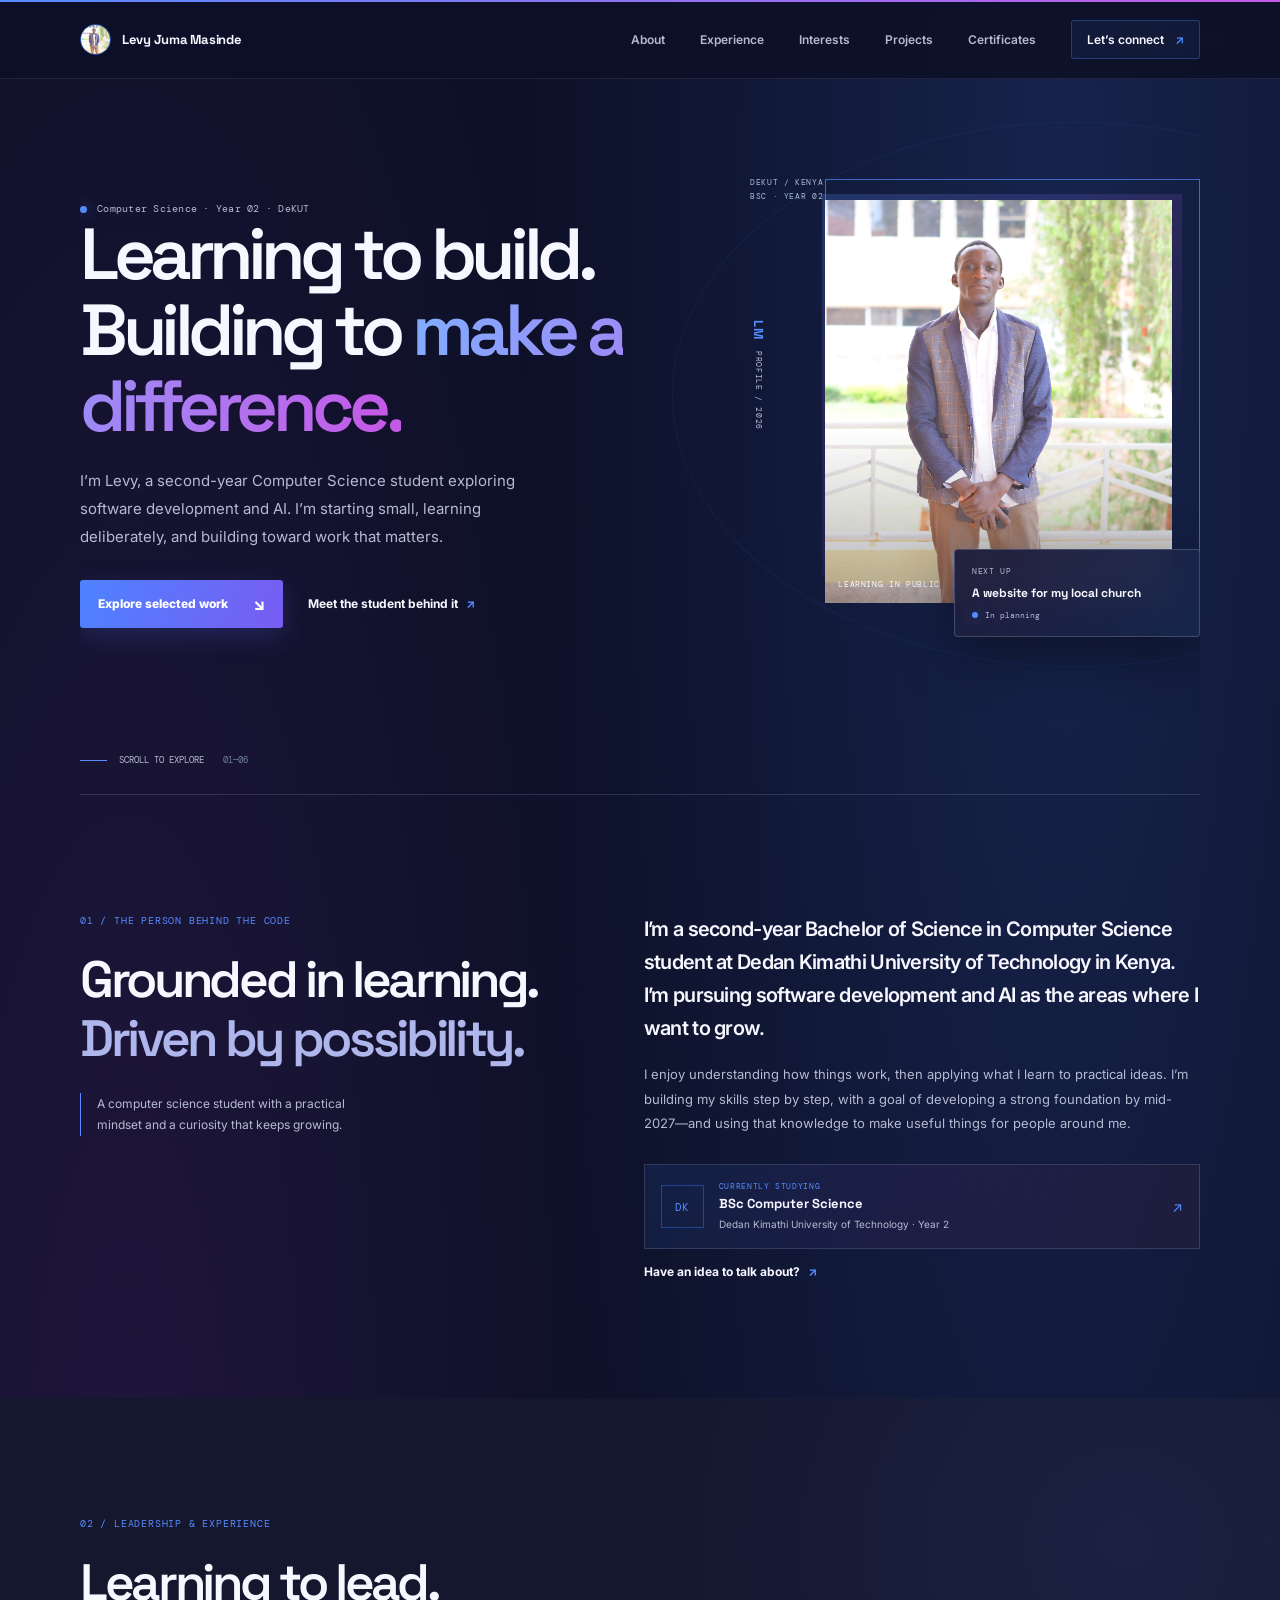
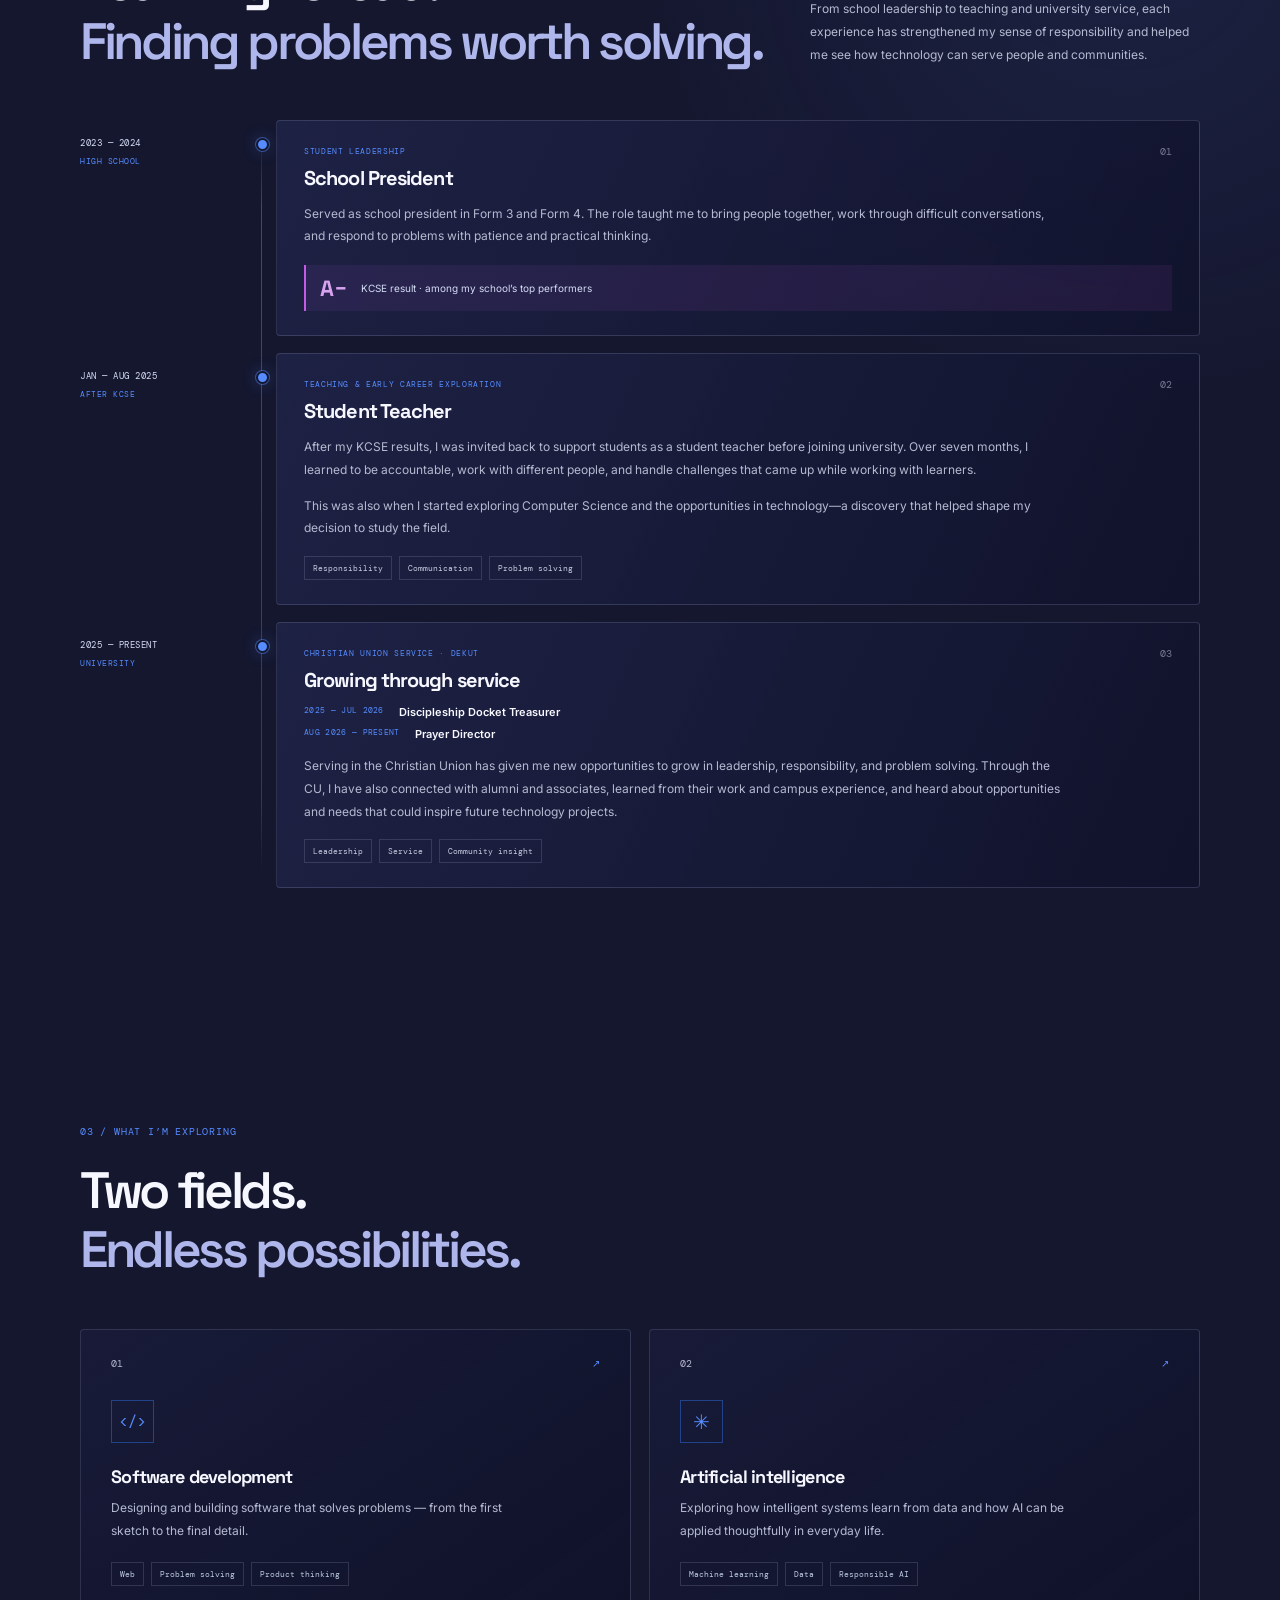
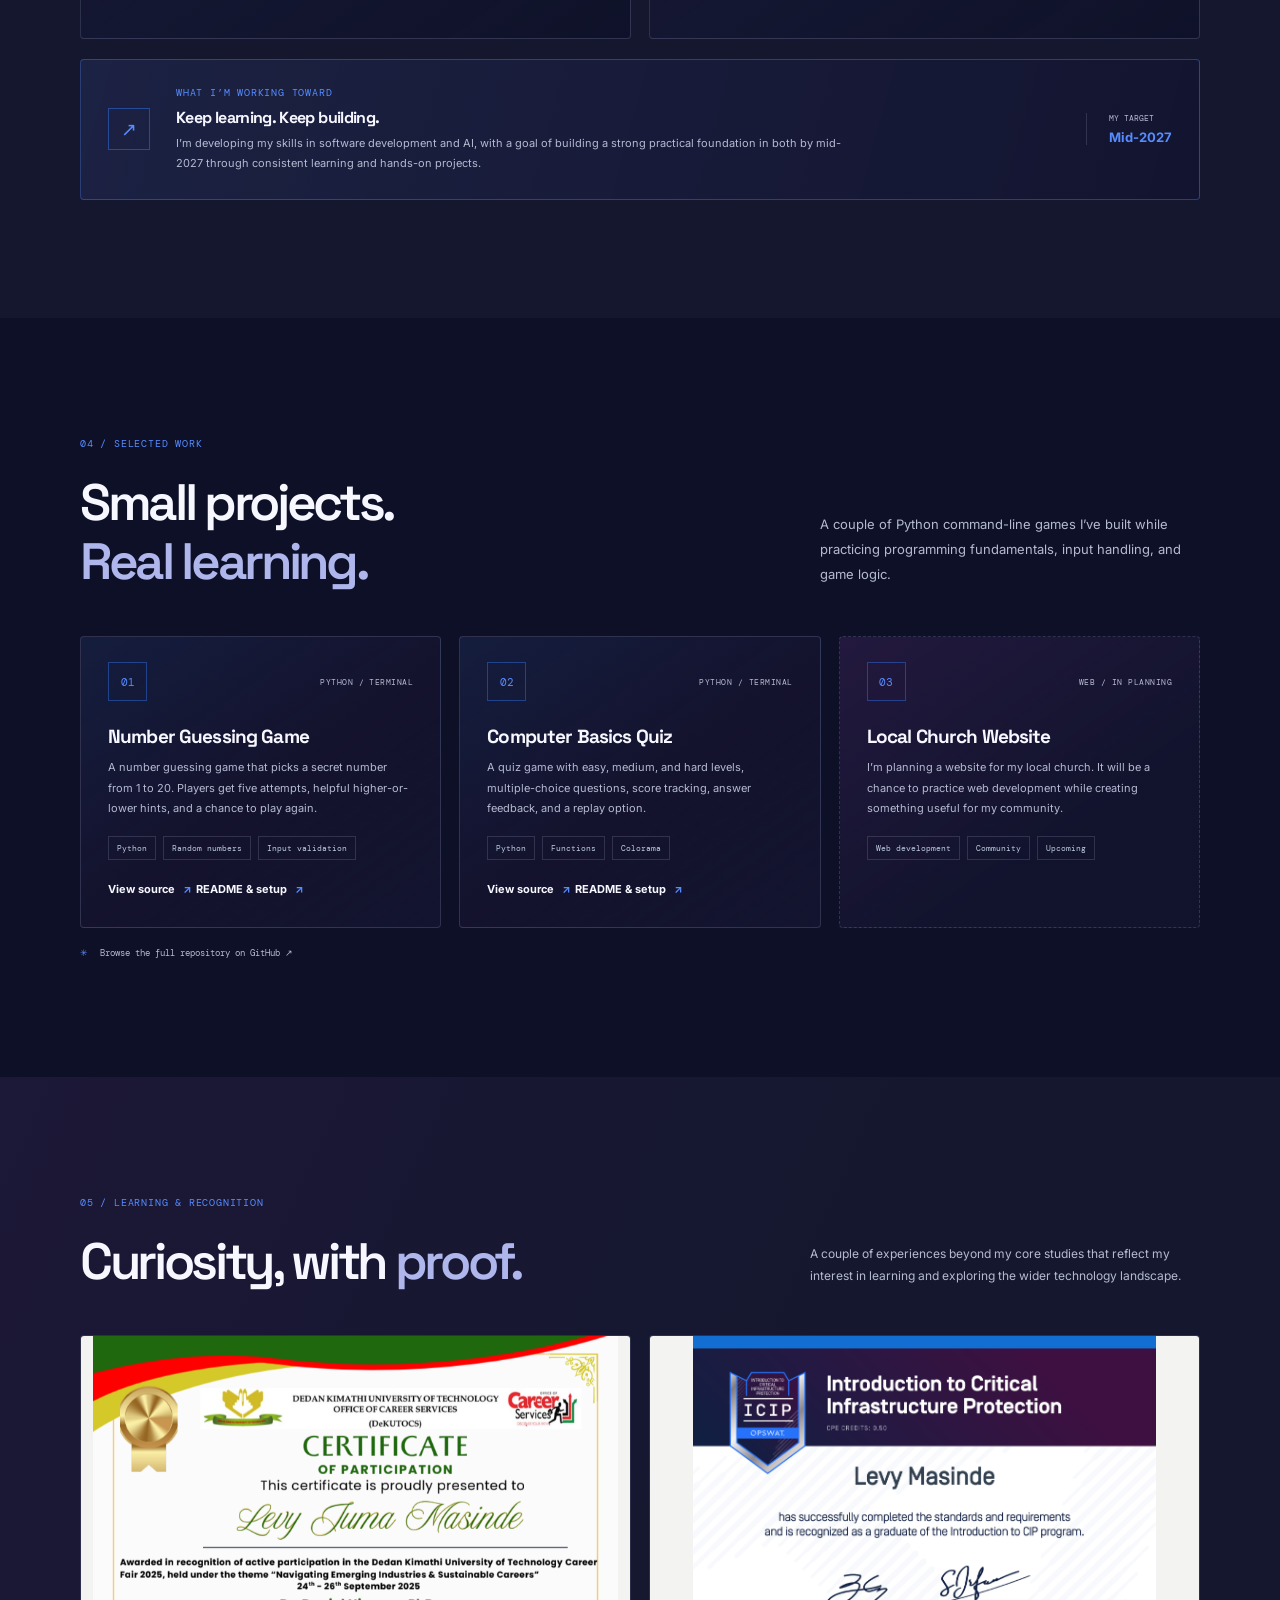
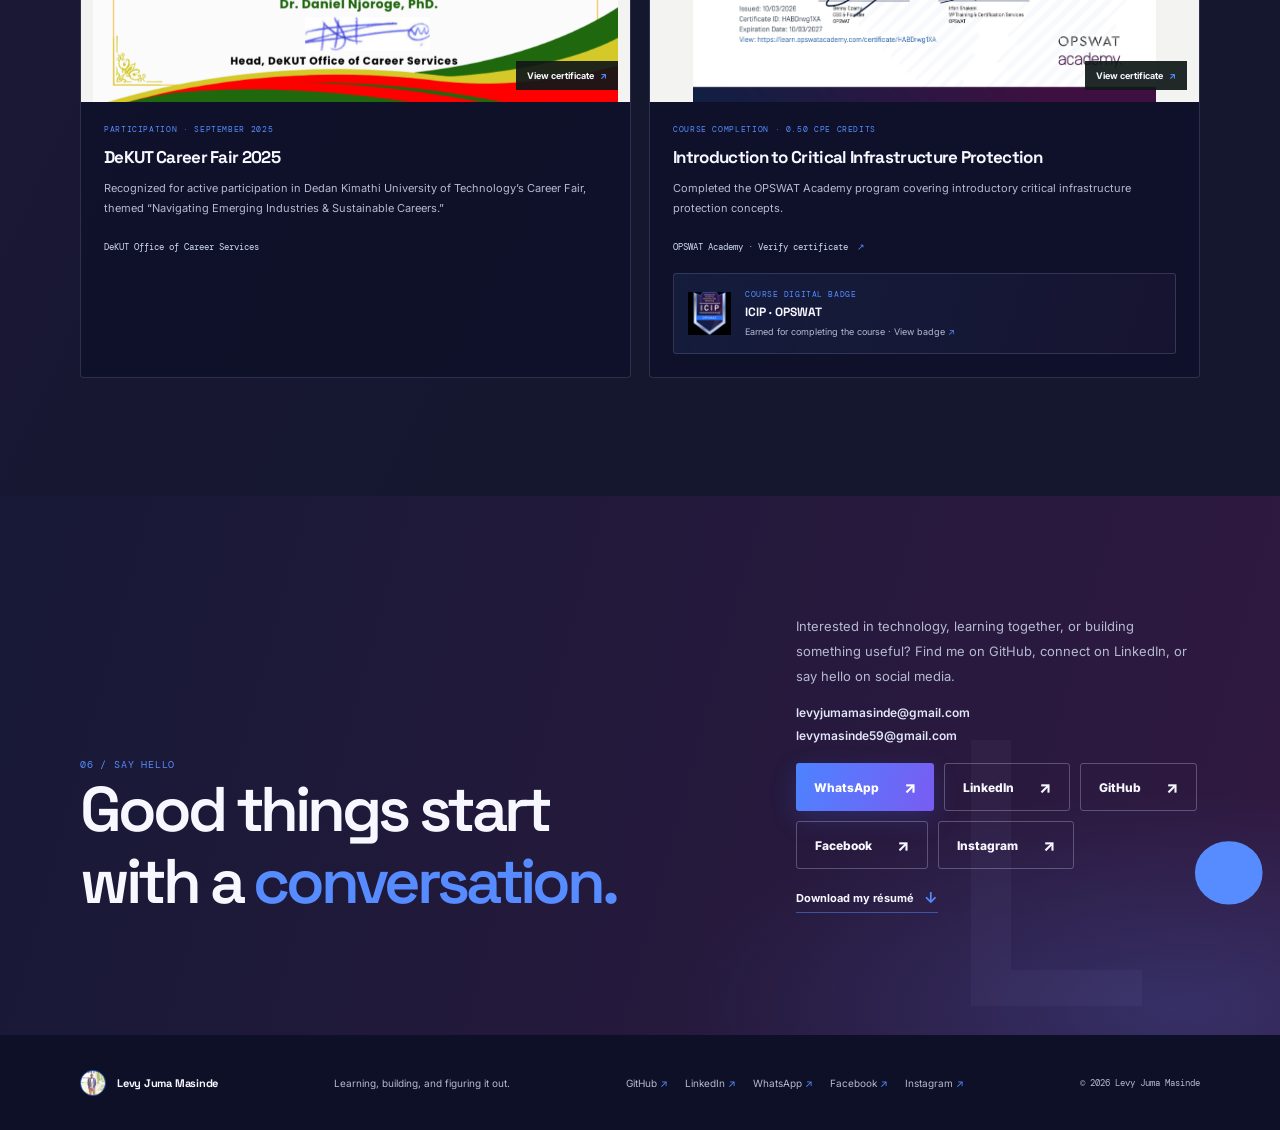
==== index.html @ 36f963bd "Restore clean portfolio homepage with project links" ====
<!doctype html>
<html lang="en">
  <head>
    <meta charset="UTF-8" />
    <meta name="viewport" content="width=device-width, initial-scale=1.0" />
    <meta
      name="description"
      content="Meet Levy Juma Masinde, a Computer Science student at Dedan Kimathi University of Technology with experience in student leadership, teaching, and Christian Union service."
    />
    <meta name="theme-color" content="#0d1027" />
    <title>Levy Juma Masinde — Computer Science Student</title>
    <link rel="preconnect" href="https://fonts.googleapis.com" />
    <link rel="preconnect" href="https://fonts.gstatic.com" crossorigin />
    <link
      href="https://fonts.googleapis.com/css2?family=DM+Mono:wght@400;500&family=Inter:wght@400;500;600;700;800&family=Space+Grotesk:wght@400;500;600;700&display=swap"
      rel="stylesheet"
    />
    <link rel="stylesheet" href="styles.css" />
    <script src="script.js" defer></script>
  </head>
  <body>
    <a class="skip-link" href="#main">Skip to content</a>
    <header class="site-header">
      <nav class="nav shell" aria-label="Main navigation">
        <a class="brand" href="#home" aria-label="Levy Juma Masinde home">
          <span class="brand-mark"><img src="assets/levy-profile.jpe" alt="" /></span>
          <span>Levy Juma Masinde</span>
        </a>
        <button
          class="menu-toggle"
          type="button"
          aria-expanded="false"
          aria-controls="nav-links"
          aria-label="Open navigation menu"
        >
          <span></span><span></span>
        </button>
        <div class="nav-links" id="nav-links">
          <a href="#about">About</a>
          <a href="#experience">Experience</a>
          <a href="#interests">Interests</a>
          <a href="#projects">Projects</a>
          <a href="#certificates">Certificates</a>
          <a class="nav-contact" href="#contact">Let’s connect <span aria-hidden="true">↗</span></a>
        </div>
      </nav>
    </header>

    <main id="main">
      <section class="hero shell" id="home">
        <div class="hero-copy">
          <p class="eyebrow"><span class="status-dot"></span> Computer Science · Year 02 · DeKUT</p>
          <h1>Learning to build.<br />Building to <span>make a difference.</span></h1>
          <p class="hero-intro">
            I’m Levy, a second-year Computer Science student exploring software development and AI.
            I’m starting small, learning deliberately, and building toward work that matters.
          </p>
          <div class="hero-actions">
            <a class="button button-primary" href="#projects">Explore selected work <span aria-hidden="true">↘</span></a>
            <a class="text-link" href="#about">Meet the student behind it <span aria-hidden="true">↗</span></a>
          </div>
        </div>
        <div class="hero-visual">
          <div class="visual-coordinate" aria-hidden="true">DEKUT / KENYA<br />BSC · YEAR 02</div>
          <figure class="hero-portrait">
            <img src="assets/levy-profile.jpe" alt="Levy Juma Masinde on the Dedan Kimathi University of Technology campus" />
            <figcaption>LEARNING IN PUBLIC <span>·</span> BUILDING WITH PURPOSE</figcaption>
          </figure>
          <div class="hero-float-card">
            <span class="float-label">NEXT UP</span>
            <strong>A website for my local church</strong>
            <span class="float-status"><span class="status-dot"></span> In planning</span>
          </div>
          <div class="hero-visual-index" aria-hidden="true"><span>LM</span><span>PROFILE / 2026</span></div>
        </div>
        <a class="scroll-cue" href="#about"><span></span> Scroll to explore <span class="scroll-number">01—06</span></a>
      </section>

      <section class="about section shell" id="about">
        <div class="about-intro">
          <div class="section-heading">
            <p class="eyebrow">01 / The person behind the code</p>
            <h2>Grounded in learning.<br /><span>Driven by possibility.</span></h2>
          </div>
          <p class="about-side-note">A computer science student with a practical mindset and a curiosity that keeps growing.</p>
        </div>
        <div class="about-content">
          <p class="about-lead">
            I’m a second-year Bachelor of Science in Computer Science student at Dedan Kimathi
            University of Technology in Kenya. I’m pursuing software development and AI as the areas
            where I want to grow.
          </p>
          <p class="about-body">
            I enjoy understanding how things work, then applying what I learn to practical ideas.
            I’m building my skills step by step, with a goal of developing a strong foundation by
            mid-2027—and using that knowledge to make useful things for people around me.
          </p>
          <div class="education-card">
            <span class="education-mark" aria-hidden="true">DK</span>
            <div><span class="education-label">CURRENTLY STUDYING</span><strong>BSc Computer Science</strong><span>Dedan Kimathi University of Technology · Year 2</span></div>
            <span class="education-arrow" aria-hidden="true">↗</span>
          </div>
          <a class="text-link" href="#contact">Have an idea to talk about? <span aria-hidden="true">↗</span></a>
        </div>
      </section>

      <section class="experience section" id="experience">
        <div class="shell">
          <div class="experience-heading">
            <div class="section-heading">
              <p class="eyebrow">02 / Leadership &amp; experience</p>
              <h2>Learning to lead.<br /><span>Finding problems worth solving.</span></h2>
            </div>
            <p class="experience-intro">
              From school leadership to teaching and university service, each experience has
              strengthened my sense of responsibility and helped me see how technology can serve
              people and communities.
            </p>
          </div>
          <div class="experience-list">
            <article class="experience-entry">
              <div class="experience-date"><span>2023 — 2024</span><span>HIGH SCHOOL</span></div>
              <div class="experience-card">
                <div class="experience-card-heading">
                  <div>
                    <p class="eyebrow">Student leadership</p>
                    <h3>School President</h3>
                  </div>
                  <span class="experience-index" aria-hidden="true">01</span>
                </div>
                <p>
                  Served as school president in Form 3 and Form 4. The role taught me to bring
                  people together, work through difficult conversations, and respond to problems
                  with patience and practical thinking.
                </p>
                <div class="experience-highlight">
                  <strong>A−</strong>
                  <span>KCSE result · among my school’s top performers</span>
                </div>
              </div>
            </article>
            <article class="experience-entry">
              <div class="experience-date"><span>JAN — AUG 2025</span><span>AFTER KCSE</span></div>
              <div class="experience-card">
                <div class="experience-card-heading">
                  <div>
                    <p class="eyebrow">Teaching &amp; early career exploration</p>
                    <h3>Student Teacher</h3>
                  </div>
                  <span class="experience-index" aria-hidden="true">02</span>
                </div>
                <p>
                  After my KCSE results, I was invited back to support students as a student
                  teacher before joining university. Over seven months, I learned to be accountable,
                  work with different people, and handle challenges that came up while working
                  with learners.
                </p>
                <p>
                  This was also when I started exploring Computer Science and the opportunities in
                  technology—a discovery that helped shape my decision to study the field.
                </p>
                <div class="experience-tags"><span>Responsibility</span><span>Communication</span><span>Problem solving</span></div>
              </div>
            </article>
            <article class="experience-entry">
              <div class="experience-date"><span>2025 — PRESENT</span><span>UNIVERSITY</span></div>
              <div class="experience-card">
                <div class="experience-card-heading">
                  <div>
                    <p class="eyebrow">Christian Union service · DeKUT</p>
                    <h3>Growing through service</h3>
                  </div>
                  <span class="experience-index" aria-hidden="true">03</span>
                </div>
                <div class="experience-roles">
                  <p><span>2025 — JUL 2026</span><strong>Discipleship Docket Treasurer</strong></p>
                  <p><span>AUG 2026 — PRESENT</span><strong>Prayer Director</strong></p>
                </div>
                <p>
                  Serving in the Christian Union has given me new opportunities to grow in
                  leadership, responsibility, and problem solving. Through the CU, I have also
                  connected with alumni and associates, learned from their work and campus
                  experience, and heard about opportunities and needs that could inspire future
                  technology projects.
                </p>
                <div class="experience-tags"><span>Leadership</span><span>Service</span><span>Community insight</span></div>
              </div>
            </article>
          </div>
        </div>
      </section>

      <section class="interests section" id="interests">
        <div class="shell">
          <div class="section-heading interests-heading">
            <p class="eyebrow">03 / What I’m exploring</p>
            <h2>Two fields.<br /><span>Endless possibilities.</span></h2>
          </div>
          <div class="interest-grid">
            <article class="interest-card">
              <div class="card-topline"><span>01</span><span aria-hidden="true">↗</span></div>
              <div class="interest-icon icon-dev" aria-hidden="true">&lt;/&gt;</div>
              <h3>Software development</h3>
              <p>
                Designing and building software that solves problems — from the first sketch to
                the final detail.
              </p>
              <div class="interest-tags"><span>Web</span><span>Problem solving</span><span>Product thinking</span></div>
            </article>
            <article class="interest-card">
              <div class="card-topline"><span>02</span><span aria-hidden="true">↗</span></div>
              <div class="interest-icon icon-ai" aria-hidden="true">✳</div>
              <h3>Artificial intelligence</h3>
              <p>
                Exploring how intelligent systems learn from data and how AI can be applied
                thoughtfully in everyday life.
              </p>
              <div class="interest-tags"><span>Machine learning</span><span>Data</span><span>Responsible AI</span></div>
            </article>
          </div>
          <div class="learning-goal">
            <div class="goal-symbol" aria-hidden="true">↗</div>
            <div class="goal-copy">
              <p class="eyebrow">What I’m working toward</p>
              <h3>Keep learning. Keep building.</h3>
              <p>
                I’m developing my skills in software development and AI, with a goal of building a
                strong practical foundation in both by mid-2027 through consistent learning and
                hands-on projects.
              </p>
            </div>
            <div class="goal-date"><span>MY TARGET</span><strong>Mid-2027</strong></div>
          </div>
        </div>
      </section>

      <section class="projects section shell" id="projects">
        <div class="projects-heading">
          <div class="section-heading">
            <p class="eyebrow">04 / Selected work</p>
            <h2>Small projects.<br /><span>Real learning.</span></h2>
          </div>
          <p class="projects-intro">
            A couple of Python command-line games I’ve built while practicing programming
            fundamentals, input handling, and game logic.
          </p>
        </div>
        <div class="project-grid">
          <article class="project-card">
            <div class="project-card-top">
              <span class="project-icon" aria-hidden="true">01</span>
              <span class="project-type">PYTHON / TERMINAL</span>
            </div>
            <h3>Number Guessing Game</h3>
            <p>
              A number guessing game that picks a secret number from 1 to 20. Players get five
              attempts, helpful higher-or-lower hints, and a chance to play again.
            </p>
            <div class="project-tags"><span>Python</span><span>Random numbers</span><span>Input validation</span></div>
            <div class="project-actions">
              <a
                class="project-link"
                href="https://github.com/levyjumamasinde-cmd/python-number-guessing-game/blob/main/number_guessing_game.py"
                target="_blank"
                rel="noopener noreferrer"
              >View source <span aria-hidden="true">↗</span></a>
              <a
                class="project-link"
                href="https://github.com/levyjumamasinde-cmd/python-number-guessing-game/blob/main/README.md#number-guessing-game"
                target="_blank"
                rel="noopener noreferrer"
              >README &amp; setup <span aria-hidden="true">↗</span></a>
            </div>
          </article>
          <article class="project-card">
            <div class="project-card-top">
              <span class="project-icon" aria-hidden="true">02</span>
              <span class="project-type">PYTHON / TERMINAL</span>
            </div>
            <h3>Computer Basics Quiz</h3>
            <p>
              A quiz game with easy, medium, and hard levels, multiple-choice questions, score
              tracking, answer feedback, and a replay option.
            </p>
            <div class="project-tags"><span>Python</span><span>Functions</span><span>Colorama</span></div>
            <div class="project-actions">
              <a
                class="project-link"
                href="https://github.com/levyjumamasinde-cmd/python-number-guessing-game/blob/main/quiz_game.py"
                target="_blank"
                rel="noopener noreferrer"
              >View source <span aria-hidden="true">↗</span></a>
              <a
                class="project-link"
                href="https://github.com/levyjumamasinde-cmd/python-number-guessing-game/blob/main/README.md#quiz-game"
                target="_blank"
                rel="noopener noreferrer"
              >README &amp; setup <span aria-hidden="true">↗</span></a>
            </div>
          </article>
          <article class="project-card project-planned">
            <div class="project-card-top">
              <span class="project-icon" aria-hidden="true">03</span>
              <span class="project-type">WEB / IN PLANNING</span>
            </div>
            <h3>Local Church Website</h3>
            <p>
              I’m planning a website for my local church. It will be a chance to practice web
              development while creating something useful for my community.
            </p>
            <div class="project-tags"><span>Web development</span><span>Community</span><span>Upcoming</span></div>
          </article>
        </div>
        <p class="project-tip">
          <span aria-hidden="true">✳</span>
          <a href="https://github.com/levyjumamasinde-cmd/python-number-guessing-game" target="_blank" rel="noopener noreferrer">Browse the full repository on GitHub ↗</a>
        </p>
      </section>

      <section class="certificates section" id="certificates">
        <div class="shell">
          <div class="certificates-heading">
            <div class="section-heading">
              <p class="eyebrow">05 / Learning &amp; recognition</p>
              <h2>Curiosity, with <span>proof.</span></h2>
            </div>
            <p class="certificates-intro">
              A couple of experiences beyond my core studies that reflect my interest in learning
              and exploring the wider technology landscape.
            </p>
          </div>
          <div class="certificate-grid">
            <article class="certificate-card">
              <a
                class="certificate-image"
                href="assets/certificates/dekut-career-fair-2025.png"
                target="_blank"
                rel="noopener noreferrer"
                aria-label="Open DeKUT Career Fair 2025 certificate"
              >
                <img
                  src="assets/certificates/dekut-career-fair-2025.png"
                  alt="Certificate of participation in the DeKUT Career Fair 2025"
                  loading="lazy"
                />
                <span class="certificate-open">View certificate <span aria-hidden="true">↗</span></span>
              </a>
              <div class="certificate-details">
                <p class="eyebrow">Participation · September 2025</p>
                <h3>DeKUT Career Fair 2025</h3>
                <p>
                  Recognized for active participation in Dedan Kimathi University of Technology’s
                  Career Fair, themed “Navigating Emerging Industries &amp; Sustainable Careers.”
                </p>
                <span class="certificate-provider">DeKUT Office of Career Services</span>
              </div>
            </article>
            <article class="certificate-card">
              <a
                class="certificate-image"
                href="assets/certificates/introduction-critical-infrastructure-protection.png"
                target="_blank"
                rel="noopener noreferrer"
                aria-label="Open Introduction to Critical Infrastructure Protection certificate"
              >
                <img
                  src="assets/certificates/introduction-critical-infrastructure-protection.png"
                  alt="OPSWAT Academy certificate for completing Introduction to Critical Infrastructure Protection"
                  loading="lazy"
                />
                <span class="certificate-open">View certificate <span aria-hidden="true">↗</span></span>
              </a>
              <div class="certificate-details">
                <p class="eyebrow">Course completion · 0.50 CPE credits</p>
                <h3>Introduction to Critical Infrastructure Protection</h3>
                <p>
                  Completed the OPSWAT Academy program covering introductory critical
                  infrastructure protection concepts.
                </p>
                <a
                  class="certificate-provider certificate-verify"
                  href="https://learn.opswatacademy.com/certificate/HABDrwg1XA"
                  target="_blank"
                  rel="noopener noreferrer"
                >OPSWAT Academy · Verify certificate <span aria-hidden="true">↗</span></a>
                <a
                  class="certificate-badge"
                  href="assets/certificates/opswat-critical-infrastructure-protection-badge.png"
                  target="_blank"
                  rel="noopener noreferrer"
                  aria-label="Open OPSWAT Introduction to Critical Infrastructure Protection digital badge"
                >
                  <img
                    src="assets/certificates/opswat-critical-infrastructure-protection-badge.png"
                    alt="OPSWAT digital badge for Introduction to Critical Infrastructure Protection, displaying ICIP"
                    loading="lazy"
                  />
                  <span class="certificate-badge-copy">
                    <span class="certificate-badge-label">COURSE DIGITAL BADGE</span>
                    <strong>ICIP · OPSWAT</strong>
                    <span>Earned for completing the course · View badge <span aria-hidden="true">↗</span></span>
                  </span>
                </a>
              </div>
            </article>
          </div>
        </div>
      </section>

      <section class="contact section" id="contact">
        <div class="contact-inner shell">
          <div>
            <p class="eyebrow">06 / Say hello</p>
            <h2>Good things start<br />with a <span>conversation.</span></h2>
          </div>
          <div class="contact-side">
            <p>
              Interested in technology, learning together, or building something useful? Find me
              on GitHub, connect on LinkedIn, or say hello on social media.
            </p>
            <div class="contact-emails" aria-label="Email addresses">
              <a href="mailto:levyjumamasinde@gmail.com">levyjumamasinde@gmail.com</a>
              <a href="mailto:levymasinde59@gmail.com">levymasinde59@gmail.com</a>
            </div>
            <div class="social-links">
              <a class="button button-primary" href="https://wa.me/254797821551" target="_blank" rel="noopener noreferrer">
                WhatsApp <span aria-hidden="true">↗</span>
              </a>
              <a class="button button-outline" href="https://www.linkedin.com/in/levy-masinde-60a612381" target="_blank" rel="noopener noreferrer">
                LinkedIn <span aria-hidden="true">↗</span>
              </a>
              <a class="button button-outline" href="https://github.com/levyjumamasinde-cmd" target="_blank" rel="noopener noreferrer">
                GitHub <span aria-hidden="true">↗</span>
              </a>
              <a class="button button-outline" href="https://www.facebook.com/levy.juma.213777" target="_blank" rel="noopener noreferrer">
                Facebook <span aria-hidden="true">↗</span>
              </a>
              <a class="button button-outline" href="https://www.instagram.com/le25ju31" target="_blank" rel="noopener noreferrer">
                Instagram <span aria-hidden="true">↗</span>
              </a>
            </div>
            <a class="resume-download" href="assets/Levy-Juma-Masinde-Resume.pdf" download>
              Download my résumé <span aria-hidden="true">↓</span>
            </a>
          </div>
          <div class="contact-decoration" aria-hidden="true">L<span>·</span></div>
        </div>
      </section>
    </main>

    <footer class="footer shell">
      <a class="brand footer-brand" href="#home">
        <span class="brand-mark"><img src="assets/levy-profile.jpe" alt="" /></span>
        <span>Levy Juma Masinde</span>
      </a>
      <p>Learning, building, and figuring it out.</p>
      <div class="footer-socials">
        <a href="https://github.com/levyjumamasinde-cmd" target="_blank" rel="noopener noreferrer">GitHub <span aria-hidden="true">↗</span></a>
        <a href="https://www.linkedin.com/in/levy-masinde-60a612381" target="_blank" rel="noopener noreferrer">LinkedIn <span aria-hidden="true">↗</span></a>
        <a href="https://wa.me/254797821551" target="_blank" rel="noopener noreferrer">WhatsApp <span aria-hidden="true">↗</span></a>
        <a href="https://www.facebook.com/levy.juma.213777" target="_blank" rel="noopener noreferrer">Facebook <span aria-hidden="true">↗</span></a>
        <a href="https://www.instagram.com/le25ju31" target="_blank" rel="noopener noreferrer">Instagram <span aria-hidden="true">↗</span></a>
      </div>
      <p class="copyright">© <span id="year"></span> Levy Juma Masinde</p>
    </footer>
  </body>
</html>
---- styles.css ----
:root {
  color-scheme: dark;
  --bg: #0d1027;
  --bg-soft: #15172f;
  --panel: #201d3b;
  --text: #f7f7ff;
  --muted: #b5bad1;
  --accent: #568cff;
  --accent-alt: #c45be8;
  --line: rgba(196, 202, 234, 0.17);
  --mono: "DM Mono", monospace;
  --sans: "Inter", sans-serif;
  --display: "Space Grotesk", sans-serif;
}

* {
  box-sizing: border-box;
}

html {
  scroll-behavior: smooth;
  scroll-padding-top: 88px;
}

body {
  min-width: 0;
  margin: 0;
  background:
    radial-gradient(ellipse at 83% 4%, rgba(60, 112, 226, 0.2), transparent 34rem),
    radial-gradient(ellipse at 10% 25%, rgba(160, 61, 202, 0.12), transparent 32rem),
    var(--bg);
  color: var(--text);
  font-family: var(--sans);
  -webkit-font-smoothing: antialiased;
}

::selection {
  background: var(--accent);
  color: var(--bg);
}

a {
  color: inherit;
  text-decoration: none;
}

button,
a {
  -webkit-tap-highlight-color: transparent;
}

a:focus-visible,
button:focus-visible {
  outline: 2px solid var(--accent);
  outline-offset: 5px;
}

.shell {
  width: min(1120px, calc(100% - 64px));
  margin-inline: auto;
}

.skip-link {
  position: fixed;
  z-index: 20;
  top: 12px;
  left: 12px;
  padding: 12px 16px;
  transform: translateY(-160%);
  background: var(--accent);
  color: var(--bg);
}

.skip-link:focus {
  transform: translateY(0);
}

.site-header {
  position: sticky;
  z-index: 10;
  top: 0;
  border-bottom: 1px solid rgba(213, 207, 239, 0.1);
  background: rgba(13, 16, 39, 0.9);
  backdrop-filter: blur(16px);
}

.site-header::before {
  position: absolute;
  top: 0;
  right: 0;
  left: 0;
  height: 2px;
  background: linear-gradient(90deg, var(--accent), var(--accent-alt));
  content: "";
}

.nav {
  display: flex;
  min-height: 78px;
  align-items: center;
  justify-content: space-between;
}

.brand {
  display: inline-flex;
  align-items: center;
  gap: 11px;
  font-size: 13px;
  font-weight: 700;
  letter-spacing: -0.02em;
}

.brand-mark {
  display: grid;
  width: 31px;
  height: 31px;
  flex: 0 0 auto;
  place-items: center;
  overflow: hidden;
  border: 1px solid rgba(52, 125, 255, 0.7);
  border-radius: 50%;
  color: var(--accent);
  font-family: var(--mono);
  font-size: 14px;
}

.brand-mark img {
  display: block;
  width: 100%;
  height: 100%;
  object-fit: cover;
  object-position: center 22%;
}

.contact-decoration span {
  color: var(--accent);
}

.nav-links {
  display: flex;
  align-items: center;
  gap: 35px;
  color: var(--muted);
  font-size: 12px;
  font-weight: 600;
}

.nav-links a,
.text-link {
  transition: color 160ms ease;
}

.nav-links a:hover,
.text-link:hover {
  color: var(--accent);
}

.nav-links .nav-contact {
  padding: 11px 15px;
  border: 1px solid rgba(86, 140, 255, 0.32);
  border-radius: 3px;
  color: var(--text);
  background: rgba(86, 140, 255, 0.07);
  transition: border-color 160ms ease, background 160ms ease;
}

.nav-links .nav-contact:hover {
  border-color: rgba(86, 140, 255, 0.62);
  background: rgba(86, 140, 255, 0.14);
}

.nav-contact span {
  margin-left: 8px;
  color: var(--accent);
}

.menu-toggle {
  display: none;
}

.hero {
  position: relative;
  display: grid;
  min-height: 715px;
  grid-template-columns: 1.1fr 0.9fr;
  align-items: center;
  gap: 36px;
  padding-top: 34px;
  padding-bottom: 90px;
  overflow: clip;
  isolation: isolate;
}

.hero::before {
  position: absolute;
  z-index: -1;
  top: 8%;
  left: -6%;
  width: 1px;
  height: 58%;
  background: linear-gradient(transparent, rgba(52, 125, 255, 0.48), transparent);
  content: "";
}

.hero::after {
  position: absolute;
  z-index: -1;
  top: 6%;
  right: -25%;
  width: 72%;
  height: 76%;
  border: 1px solid rgba(52, 125, 255, 0.09);
  border-radius: 50%;
  content: "";
}

.hero-copy {
  position: relative;
  z-index: 1;
  padding-top: 12px;
}

.eyebrow {
  margin: 0;
  color: var(--accent);
  font-family: var(--mono);
  font-size: 10px;
  letter-spacing: 0.08em;
  line-height: 1.6;
  text-transform: uppercase;
}

.hero .eyebrow {
  display: flex;
  align-items: center;
  gap: 10px;
  color: var(--muted);
  letter-spacing: 0.025em;
  text-transform: none;
}

.status-dot {
  width: 7px;
  height: 7px;
  border-radius: 50%;
  background: var(--accent);
  box-shadow: 0 0 15px rgba(52, 125, 255, 0.6);
}

h1,
h2,
h3,
p {
  margin-top: 0;
}

h1,
h2,
h3,
.brand {
  font-family: var(--display);
}

h1 {
  margin-bottom: 22px;
  max-width: 720px;
  font-size: clamp(50px, 5.65vw, 76px);
  font-weight: 600;
  letter-spacing: -0.075em;
  line-height: 1.05;
}

h1 span,
h2 span {
  color: var(--accent);
}

.hero-intro {
  max-width: 450px;
  margin-bottom: 29px;
  color: var(--muted);
  font-size: 15px;
  line-height: 1.85;
}

.hero h1 span {
  background: linear-gradient(100deg, #83aaff 5%, var(--accent-alt) 95%);
  background-clip: text;
  color: transparent;
  -webkit-text-fill-color: transparent;
}

.hero-actions {
  display: flex;
  align-items: center;
  gap: 25px;
}

.button {
  display: inline-flex;
  min-height: 48px;
  align-items: center;
  justify-content: center;
  gap: 25px;
  padding: 0 18px;
  border-radius: 3px;
  font-size: 12px;
  font-weight: 800;
  transition: transform 180ms ease, background 180ms ease;
}

.button:hover {
  transform: translateY(-2px);
}

.button-primary {
  background: linear-gradient(110deg, #4d83ff, #795cf2);
  color: #fff;
  box-shadow: 0 8px 26px rgba(75, 105, 231, 0.22);
}

.button-primary:hover {
  background: linear-gradient(110deg, #6796ff, #956df7);
  box-shadow: 0 12px 32px rgba(75, 105, 231, 0.32);
}

.button span {
  font-size: 16px;
}

.text-link {
  color: var(--text);
  font-size: 12px;
  font-weight: 700;
}

.text-link span {
  padding-left: 5px;
  color: var(--accent);
}

.hero-visual {
  position: relative;
  width: min(100%, 450px);
  justify-self: end;
  padding: 24px 28px 38px;
}

.hero-visual::before {
  position: absolute;
  z-index: -1;
  top: 3px;
  right: 0;
  width: 83%;
  height: 84%;
  border: 1px solid rgba(86, 140, 255, 0.68);
  content: "";
}

.hero-visual::after {
  position: absolute;
  z-index: -1;
  top: 18px;
  right: 18px;
  width: 80%;
  height: 82%;
  background: linear-gradient(145deg, rgba(86, 140, 255, 0.23), rgba(196, 91, 232, 0.13) 45%, transparent 75%);
  content: "";
}

.visual-coordinate {
  position: absolute;
  z-index: 2;
  top: 0;
  left: 0;
  color: #a9bad4;
  font-family: var(--mono);
  font-size: 8px;
  line-height: 1.7;
  letter-spacing: 0.08em;
}

.hero-portrait {
  position: relative;
  width: 88%;
  margin: 0 0 0 auto;
  background: var(--panel);
}

.hero-portrait::after {
  position: absolute;
  inset: 0;
  background: linear-gradient(180deg, transparent 57%, rgba(17, 16, 42, 0.33));
  content: "";
  pointer-events: none;
}

.hero-portrait img {
  display: block;
  width: 100%;
  aspect-ratio: 0.86;
  object-fit: cover;
  object-position: center 25%;
  filter: saturate(0.92) contrast(1.04);
}

.hero-portrait figcaption {
  position: absolute;
  z-index: 1;
  right: 13px;
  bottom: 14px;
  left: 13px;
  color: #f7f7ff;
  font-family: var(--mono);
  font-size: 8px;
  letter-spacing: 0.08em;
}

.hero-portrait figcaption span {
  padding-inline: 5px;
  color: var(--accent);
}

.hero-float-card {
  position: absolute;
  z-index: 2;
  right: 0;
  bottom: 4px;
  display: grid;
  width: min(246px, 72%);
  gap: 8px;
  padding: 16px 17px;
  border: 1px solid rgba(196, 202, 234, 0.24);
  border-radius: 4px;
  background: linear-gradient(135deg, rgba(32, 29, 59, 0.97), rgba(23, 38, 77, 0.96));
  box-shadow: 0 18px 55px rgba(0, 0, 0, 0.42);
  backdrop-filter: blur(12px);
}

.float-label,
.float-status {
  color: var(--muted);
  font-family: var(--mono);
  font-size: 8px;
  letter-spacing: 0.08em;
}

.hero-float-card strong {
  font-family: var(--display);
  font-size: 12px;
  line-height: 1.5;
}

.float-status {
  display: flex;
  align-items: center;
  gap: 7px;
  letter-spacing: 0;
}

.float-status .status-dot {
  width: 6px;
  height: 6px;
}

.hero-visual-index {
  position: absolute;
  top: 31%;
  left: 0;
  display: flex;
  align-items: center;
  gap: 12px;
  color: var(--muted);
  font-family: var(--mono);
  font-size: 8px;
  letter-spacing: 0.08em;
  writing-mode: vertical-rl;
}

.hero-visual-index span:first-child {
  color: var(--accent);
  font-family: var(--display);
  font-size: 13px;
  font-weight: 700;
}

.scroll-cue {
  position: absolute;
  bottom: 28px;
  left: 0;
  display: flex;
  align-items: center;
  gap: 12px;
  color: var(--muted);
  font-family: var(--mono);
  font-size: 9px;
  text-transform: uppercase;
}

.scroll-cue > span:first-child {
  width: 27px;
  height: 1px;
  background: var(--accent);
}

.scroll-cue .scroll-number {
  margin-left: 7px;
  color: #70819a;
}

.section {
  padding-top: 118px;
  padding-bottom: 118px;
}

.about {
  display: grid;
  grid-template-columns: 0.92fr 1.08fr;
  align-items: start;
  gap: 90px;
  border-top: 1px solid var(--line);
}

.about-intro {
  position: sticky;
  top: 125px;
}

.about-side-note {
  max-width: 300px;
  margin: 24px 0 0;
  padding-left: 16px;
  border-left: 1px solid var(--accent);
  color: var(--muted);
  font-size: 12px;
  line-height: 1.8;
}

.section-heading .eyebrow {
  margin-bottom: 22px;
}

h2 {
  margin-bottom: 0;
  font-size: clamp(35px, 4vw, 52px);
  font-weight: 600;
  letter-spacing: -0.065em;
  line-height: 1.15;
}

.section-heading h2 span {
  color: #aeb6ec;
}

.about-lead {
  margin-bottom: 17px;
  font-size: 20px;
  font-weight: 600;
  letter-spacing: -0.035em;
  line-height: 1.65;
}

.about-body,
.interest-card > p,
.projects-intro,
.contact-side > p:first-child {
  color: var(--muted);
  font-size: 13px;
  line-height: 1.9;
}

.education-card {
  display: flex;
  align-items: center;
  gap: 15px;
  margin-top: 28px;
  padding: 16px;
  border: 1px solid var(--line);
  background: linear-gradient(110deg, rgba(52, 125, 255, 0.11), rgba(189, 73, 216, 0.06), rgba(33, 29, 59, 0.7));
}

.education-mark {
  display: grid;
  width: 43px;
  height: 43px;
  flex: 0 0 auto;
  place-items: center;
  border: 1px solid rgba(52, 125, 255, 0.42);
  color: var(--accent);
  font-family: var(--mono);
  font-size: 11px;
}

.education-card > div {
  display: flex;
  min-width: 0;
  flex-direction: column;
  gap: 4px;
}

.education-label {
  color: var(--accent);
  font-family: var(--mono);
  font-size: 8px;
  letter-spacing: 0.08em;
}

.education-card strong {
  font-family: var(--display);
  font-size: 13px;
}

.education-card > div > span:last-child {
  color: var(--muted);
  font-size: 10px;
  line-height: 1.6;
}

.education-arrow {
  margin-left: auto;
  color: var(--accent);
  font-size: 14px;
}

.about-content .text-link {
  display: inline-block;
  margin-top: 15px;
}

.experience {
  background:
    radial-gradient(ellipse at 88% 12%, rgba(86, 140, 255, 0.09), transparent 30rem),
    var(--bg-soft);
}

.experience-heading {
  display: flex;
  align-items: end;
  justify-content: space-between;
  gap: 40px;
}

.experience-intro {
  max-width: 390px;
  margin: 0 0 5px;
  color: var(--muted);
  font-size: 12px;
  line-height: 1.9;
}

.experience-list {
  position: relative;
  display: grid;
  gap: 17px;
  margin-top: 48px;
}

.experience-list::before {
  position: absolute;
  top: 16px;
  bottom: 16px;
  left: 181px;
  width: 1px;
  background: linear-gradient(transparent, rgba(86, 140, 255, 0.45) 10%, rgba(196, 91, 232, 0.3) 90%, transparent);
  content: "";
}

.experience-entry {
  position: relative;
  display: grid;
  grid-template-columns: 170px minmax(0, 1fr);
  align-items: start;
  gap: 26px;
}

.experience-entry::before {
  position: absolute;
  z-index: 1;
  top: 18px;
  left: 176px;
  width: 9px;
  height: 9px;
  border: 2px solid var(--bg-soft);
  border-radius: 50%;
  background: var(--accent);
  box-shadow: 0 0 0 1px rgba(86, 140, 255, 0.48), 0 0 16px rgba(86, 140, 255, 0.3);
  content: "";
}

.experience-date {
  display: flex;
  flex-direction: column;
  gap: 7px;
  padding-top: 17px;
  color: var(--muted);
  font-family: var(--mono);
  font-size: 9px;
  letter-spacing: 0.06em;
}

.experience-date span:first-child {
  color: #d5ddf5;
}

.experience-date span:last-child {
  color: var(--accent);
  font-size: 8px;
}

.experience-card {
  padding: 24px 27px;
  border: 1px solid var(--line);
  border-radius: 4px;
  background: linear-gradient(115deg, rgba(33, 38, 76, 0.74), rgba(16, 18, 43, 0.8));
  transition: border-color 180ms ease, transform 180ms ease, box-shadow 180ms ease;
}

.experience-card:hover {
  transform: translateY(-3px);
  border-color: rgba(86, 140, 255, 0.46);
  box-shadow: 0 16px 42px rgba(4, 7, 24, 0.22);
}

.experience-card-heading {
  display: flex;
  align-items: start;
  justify-content: space-between;
  gap: 20px;
  margin-bottom: 12px;
}

.experience-card-heading .eyebrow {
  margin-bottom: 7px;
  font-size: 8px;
}

.experience-card h3 {
  margin: 0;
  font-size: 20px;
  letter-spacing: -0.045em;
}

.experience-index {
  color: rgba(181, 186, 209, 0.62);
  font-family: var(--mono);
  font-size: 10px;
}

.experience-card > p {
  max-width: 760px;
  margin: 0 0 13px;
  color: var(--muted);
  font-size: 12px;
  line-height: 1.9;
}

.experience-highlight {
  display: flex;
  align-items: center;
  gap: 13px;
  margin-top: 17px;
  padding: 12px 14px;
  border-left: 2px solid var(--accent-alt);
  background: rgba(196, 91, 232, 0.08);
}

.experience-highlight strong {
  color: #d8a2ef;
  font-family: var(--display);
  font-size: 22px;
  line-height: 1;
}

.experience-highlight span {
  color: #d5ddf5;
  font-size: 10px;
  line-height: 1.6;
}

.experience-roles {
  display: grid;
  gap: 8px;
  margin: 2px 0 14px;
}

.experience-roles p {
  display: flex;
  flex-wrap: wrap;
  gap: 8px 15px;
  margin: 0;
  font-size: 11px;
}

.experience-roles span {
  color: var(--accent);
  font-family: var(--mono);
  font-size: 8px;
  letter-spacing: 0.04em;
}

.experience-roles strong {
  font-weight: 600;
}

.experience-tags {
  display: flex;
  flex-wrap: wrap;
  gap: 7px;
  margin-top: 16px;
}

.experience-tags span {
  padding: 6px 8px;
  border: 1px solid var(--line);
  color: #c6cde1;
  font-family: var(--mono);
  font-size: 8px;
}

.interests {
  background: var(--bg-soft);
}

.interest-grid {
  display: grid;
  grid-template-columns: repeat(2, 1fr);
  gap: 18px;
  margin-top: 49px;
}

.interest-card {
  min-height: 310px;
  padding: 27px 30px 28px;
  border: 1px solid var(--line);
  border-radius: 4px;
  background: linear-gradient(145deg, rgba(25, 28, 58, 0.84), rgba(13, 16, 39, 0.72));
  transition: border-color 180ms ease, transform 180ms ease, box-shadow 180ms ease;
}

.interest-card:hover {
  transform: translateY(-5px);
  border-color: rgba(86, 140, 255, 0.54);
  box-shadow: 0 16px 42px rgba(4, 7, 24, 0.28);
}

.card-topline {
  display: flex;
  justify-content: space-between;
  color: var(--muted);
  font-family: var(--mono);
  font-size: 10px;
}

.card-topline span:last-child {
  color: var(--accent);
}

.interest-icon {
  display: grid;
  width: 43px;
  height: 43px;
  place-items: center;
  margin-top: 30px;
  border: 1px solid rgba(52, 125, 255, 0.42);
  color: var(--accent);
  font-family: var(--mono);
  font-size: 15px;
}

.icon-ai {
  font-size: 20px;
}

.interest-card h3 {
  margin: 22px 0 9px;
  font-size: 18px;
  letter-spacing: -0.04em;
}

.interest-card > p {
  max-width: 405px;
  margin-bottom: 19px;
  font-size: 12px;
}

.interest-tags {
  display: flex;
  flex-wrap: wrap;
  gap: 7px;
}

.interest-tags span {
  padding: 6px 8px;
  border: 1px solid var(--line);
  color: #bdcbe0;
  font-family: var(--mono);
  font-size: 8px;
}

.learning-goal {
  display: grid;
  grid-template-columns: 48px 1fr auto;
  align-items: center;
  gap: 20px;
  margin-top: 20px;
  padding: 25px 27px;
  border: 1px solid rgba(86, 140, 255, 0.34);
  border-radius: 4px;
  background: linear-gradient(105deg, rgba(34, 43, 83, 0.56), rgba(19, 20, 48, 0.78));
}

.goal-symbol {
  display: grid;
  width: 42px;
  height: 42px;
  place-items: center;
  border: 1px solid rgba(52, 125, 255, 0.46);
  color: var(--accent);
  font-family: var(--mono);
  font-size: 19px;
}

.goal-copy .eyebrow {
  margin-bottom: 6px;
}

.goal-copy h3 {
  margin: 0 0 6px;
  font-size: 16px;
  letter-spacing: -0.04em;
}

.goal-copy > p:last-child {
  max-width: 680px;
  margin: 0;
  color: var(--muted);
  font-size: 11px;
  line-height: 1.8;
}

.goal-date {
  display: flex;
  flex-direction: column;
  gap: 6px;
  padding-left: 22px;
  border-left: 1px solid var(--line);
}

.goal-date span {
  color: var(--muted);
  font-family: var(--mono);
  font-size: 8px;
}

.goal-date strong {
  color: var(--accent);
  font-size: 13px;
}

.projects-heading {
  display: flex;
  align-items: end;
  justify-content: space-between;
  gap: 40px;
}

.projects-intro {
  max-width: 380px;
  margin-bottom: 5px;
}

.project-grid {
  display: grid;
  grid-template-columns: repeat(3, minmax(0, 1fr));
  gap: 18px;
  margin-top: 45px;
}

.project-card {
  display: flex;
  min-height: 292px;
  flex-direction: column;
  align-items: flex-start;
  padding: 25px 27px 23px;
  border: 1px solid var(--line);
  border-radius: 4px;
  background: linear-gradient(145deg, rgba(48, 76, 139, 0.23), rgba(83, 45, 105, 0.1) 52%, rgba(20, 21, 48, 0.92));
  transition: border-color 180ms ease, transform 180ms ease, box-shadow 180ms ease;
}

.project-card:hover {
  transform: translateY(-5px);
  border-color: rgba(86, 140, 255, 0.56);
  box-shadow: 0 16px 42px rgba(4, 7, 24, 0.28);
}

.project-planned {
  border-style: dashed;
  background: linear-gradient(145deg, rgba(196, 91, 232, 0.12), rgba(20, 21, 48, 0.72) 65%);
}

.project-card-top {
  display: flex;
  width: 100%;
  align-items: center;
  justify-content: space-between;
}

.project-icon {
  display: grid;
  width: 39px;
  height: 39px;
  place-items: center;
  border: 1px solid rgba(52, 125, 255, 0.42);
  color: var(--accent);
  font-family: var(--mono);
  font-size: 11px;
}

.project-type {
  color: var(--muted);
  font-family: var(--mono);
  font-size: 8px;
  letter-spacing: 0.06em;
}

.project-card h3 {
  margin: 23px 0 8px;
  font-size: 19px;
  letter-spacing: -0.045em;
}

.project-card > p {
  max-width: 470px;
  margin-bottom: 17px;
  color: var(--muted);
  font-size: 11px;
  line-height: 1.85;
}

.project-tags {
  display: flex;
  flex-wrap: wrap;
  gap: 7px;
}

.project-tags span {
  padding: 6px 8px;
  border: 1px solid var(--line);
  color: #bdcbe0;
  font-family: var(--mono);
  font-size: 8px;
}

.project-link {
  display: inline-flex;
  align-items: center;
  gap: 8px;
  margin-top: auto;
  padding-top: 22px;
  color: var(--text);
  font-size: 11px;
  font-weight: 700;
  transition: color 160ms ease;
}

.project-link:hover,
.project-tip a:hover,
.footer-socials a:hover {
  color: var(--accent);
}

.project-link span,
.footer-socials span {
  color: var(--accent);
}

.project-tip a {
  color: var(--muted);
  transition: color 160ms ease;
}

.project-tip {
  margin: 19px 0 0;
  color: var(--muted);
  font-family: var(--mono);
  font-size: 9px;
}

.project-tip span {
  padding-right: 7px;
  color: var(--accent);
}

.certificates {
  background:
    linear-gradient(115deg, rgba(41, 25, 69, 0.34), transparent 54%),
    var(--bg-soft);
}

.certificates-heading {
  display: flex;
  align-items: end;
  justify-content: space-between;
  gap: 40px;
}

.certificates-intro {
  max-width: 390px;
  margin: 0 0 5px;
  color: var(--muted);
  font-size: 12px;
  line-height: 1.85;
}

.certificate-grid {
  display: grid;
  grid-template-columns: repeat(2, minmax(0, 1fr));
  gap: 18px;
  margin-top: 43px;
}

.certificate-card {
  overflow: hidden;
  border: 1px solid var(--line);
  border-radius: 4px;
  background: rgba(13, 16, 39, 0.72);
  transition: border-color 180ms ease, transform 180ms ease, box-shadow 180ms ease;
}

.certificate-card:hover {
  transform: translateY(-3px);
  border-color: rgba(86, 140, 255, 0.54);
  box-shadow: 0 16px 42px rgba(4, 7, 24, 0.28);
}

.certificate-image {
  position: relative;
  display: block;
  overflow: hidden;
  aspect-ratio: 1.5;
  background: #f3f3f1;
}

.certificate-image img {
  display: block;
  width: 100%;
  height: 100%;
  object-fit: contain;
  transition: transform 220ms ease;
}

.certificate-image:hover img {
  transform: scale(1.025);
}

.certificate-open {
  position: absolute;
  right: 12px;
  bottom: 12px;
  padding: 9px 11px;
  background: rgba(16, 23, 23, 0.92);
  color: var(--text);
  font-size: 9px;
  font-weight: 700;
}

.certificate-open span,
.certificate-verify span {
  padding-left: 4px;
  color: var(--accent);
}

.certificate-details {
  padding: 21px 23px 23px;
}

.certificate-details .eyebrow {
  margin-bottom: 9px;
  font-size: 8px;
}

.certificate-details h3 {
  margin: 0 0 9px;
  font-size: 17px;
  letter-spacing: -0.04em;
  line-height: 1.45;
}

.certificate-details > p:not(.eyebrow) {
  margin: 0 0 16px;
  color: var(--muted);
  font-size: 11px;
  line-height: 1.8;
}

.certificate-provider {
  color: #d1dced;
  font-family: var(--mono);
  font-size: 9px;
}

.certificate-verify:hover {
  color: var(--accent);
}

.certificate-badge {
  display: flex;
  align-items: center;
  gap: 14px;
  margin-top: 19px;
  padding: 12px 14px;
  border: 1px solid var(--line);
  border-radius: 3px;
  background: linear-gradient(105deg, rgba(48, 76, 139, 0.2), rgba(83, 45, 105, 0.12));
  transition: border-color 160ms ease, background 160ms ease;
}

.certificate-badge:hover {
  border-color: rgba(86, 140, 255, 0.5);
  background: linear-gradient(105deg, rgba(48, 76, 139, 0.32), rgba(83, 45, 105, 0.18));
}

.certificate-badge img {
  display: block;
  width: 43px;
  height: 55px;
  flex: 0 0 auto;
  object-fit: contain;
}

.certificate-badge-copy {
  display: flex;
  min-width: 0;
  flex-direction: column;
  gap: 5px;
}

.certificate-badge-label {
  color: var(--accent);
  font-family: var(--mono);
  font-size: 8px;
  letter-spacing: 0.07em;
}

.certificate-badge-copy strong {
  font-family: var(--display);
  font-size: 12px;
}

.certificate-badge-copy > span:last-child {
  color: var(--muted);
  font-size: 9px;
  line-height: 1.5;
}

.certificate-badge-copy > span:last-child span {
  color: var(--accent);
}

.contact {
  position: relative;
  overflow: hidden;
  background:
    radial-gradient(ellipse at 92% 95%, rgba(86, 140, 255, 0.2), transparent 31rem),
    linear-gradient(105deg, #171936, #301941);
}

.contact-inner {
  position: relative;
  display: grid;
  grid-template-columns: 1.1fr 0.7fr;
  align-items: end;
  gap: 80px;
}

.contact h2 {
  font-size: clamp(42px, 5vw, 63px);
}

.contact h2 span {
  color: var(--accent);
}

.contact-side {
  position: relative;
  z-index: 1;
  padding-bottom: 4px;
}

.contact-side > p:first-child {
  margin-bottom: 22px;
}

.contact-emails {
  display: grid;
  justify-items: start;
  gap: 8px;
  margin: -5px 0 20px;
}

.contact-emails a {
  color: #e1e6f8;
  font-size: 12px;
  font-weight: 600;
  overflow-wrap: anywhere;
  transition: color 160ms ease;
}

.contact-emails a:hover {
  color: var(--accent);
}

.social-links {
  display: flex;
  flex-wrap: wrap;
  gap: 10px;
}

.resume-download {
  display: inline-flex;
  align-items: center;
  gap: 10px;
  margin-top: 19px;
  padding-bottom: 5px;
  border-bottom: 1px solid rgba(86, 140, 255, 0.48);
  color: var(--text);
  font-size: 11px;
  font-weight: 700;
  transition: color 160ms ease, border-color 160ms ease;
}

.resume-download:hover {
  border-color: var(--accent);
  color: var(--accent);
}

.resume-download span {
  color: var(--accent);
  font-size: 15px;
}

.button-outline {
  border: 1px solid rgba(196, 202, 234, 0.32);
  color: var(--text);
}

.button-outline:hover {
  border-color: var(--accent);
  background: rgba(52, 125, 255, 0.12);
}

.contact-decoration {
  position: absolute;
  right: -8%;
  bottom: -150px;
  color: rgba(172, 173, 255, 0.045);
  font-family: var(--mono);
  font-size: 380px;
  font-weight: 500;
  letter-spacing: -0.14em;
  line-height: 1;
}

.footer {
  display: flex;
  min-height: 95px;
  align-items: center;
  justify-content: space-between;
  gap: 25px;
  color: var(--muted);
}

.footer-brand {
  color: var(--text);
  font-size: 11px;
}

.footer-brand .brand-mark {
  width: 26px;
  height: 26px;
  font-size: 12px;
}

.footer > p {
  margin: 0;
  font-size: 10px;
}

.footer-socials {
  display: flex;
  flex-wrap: wrap;
  align-items: center;
  gap: 17px;
  color: var(--muted);
  font-size: 10px;
}

.footer-socials a {
  transition: color 160ms ease;
}

.copyright {
  font-family: var(--mono);
  font-size: 9px !important;
}

@media (max-width: 980px) {
  .project-grid {
    grid-template-columns: repeat(2, minmax(0, 1fr));
  }
}

@media (max-width: 760px) {
  .shell {
    width: min(100% - 40px, 560px);
  }

  .nav {
    min-height: 68px;
  }

  .menu-toggle {
    display: flex;
    width: 40px;
    height: 40px;
    flex-direction: column;
    align-items: center;
    justify-content: center;
    gap: 6px;
    border: 1px solid var(--line);
    background: transparent;
    cursor: pointer;
  }

  .menu-toggle span {
    width: 16px;
    height: 1px;
    background: var(--text);
    transition: transform 160ms ease;
  }

  .menu-toggle[aria-expanded="true"] span:first-child {
    transform: translateY(3.5px) rotate(45deg);
  }

  .menu-toggle[aria-expanded="true"] span:last-child {
    transform: translateY(-3.5px) rotate(-45deg);
  }

  .nav-links {
    position: absolute;
    top: calc(100% + 1px);
    right: 0;
    left: 0;
    display: none;
    align-items: stretch;
    gap: 0;
    padding: 10px 20px 20px;
    border-bottom: 1px solid var(--line);
    background: var(--bg);
  }

  .nav-links.is-open {
    display: flex;
    flex-direction: column;
  }

  .nav-links a {
    padding: 14px 0;
  }

  .nav-links .nav-contact {
    margin-top: 7px;
    padding: 13px;
    text-align: center;
  }

  .hero {
    min-height: auto;
    grid-template-columns: 1fr;
    gap: 18px;
    padding-top: 79px;
    padding-bottom: 88px;
  }

  .hero-copy {
    padding-top: 0;
  }

  h1 {
    font-size: clamp(47px, 11vw, 70px);
  }

  .hero-intro {
    max-width: 470px;
    font-size: 14px;
  }

  .hero-visual {
    width: min(100%, 450px);
    justify-self: center;
    margin-top: 16px;
  }

  .hero-portrait {
    width: 88%;
  }

  .scroll-cue {
    bottom: 26px;
  }

  .section {
    padding-top: 83px;
    padding-bottom: 83px;
  }

  .about {
    grid-template-columns: 1fr;
    gap: 32px;
  }

  .about-intro {
    position: static;
  }

  .experience-heading {
    align-items: start;
    flex-direction: column;
    gap: 20px;
  }

  .experience-list {
    gap: 20px;
    margin-top: 34px;
  }

  .experience-list::before {
    display: none;
  }

  .experience-entry {
    grid-template-columns: 1fr;
    gap: 8px;
  }

  .experience-entry::before {
    top: 7px;
    left: 0;
    width: 7px;
    height: 7px;
    border-color: var(--bg);
  }

  .experience-date {
    flex-direction: row;
    flex-wrap: wrap;
    align-items: center;
    gap: 6px 12px;
    padding: 0 0 0 16px;
  }

  .experience-date span:last-child {
    padding-left: 12px;
    border-left: 1px solid var(--line);
  }

  .experience-card {
    padding: 21px 20px;
  }

  .interest-grid {
    grid-template-columns: 1fr;
    margin-top: 36px;
  }

  .interest-card {
    min-height: 285px;
  }

  .learning-goal {
    grid-template-columns: 42px 1fr;
    gap: 15px;
    padding: 21px 19px;
  }

  .goal-date {
    grid-column: 2;
    padding: 11px 0 0;
    border-top: 1px solid var(--line);
    border-left: 0;
  }

  .projects-heading {
    align-items: start;
    flex-direction: column;
    gap: 20px;
  }

  .project-grid {
    grid-template-columns: 1fr;
    margin-top: 36px;
  }

  .project-card {
    min-height: 270px;
    padding-inline: 23px;
  }

  .certificates-heading {
    align-items: start;
    flex-direction: column;
    gap: 20px;
  }

  .certificate-grid {
    grid-template-columns: 1fr;
    margin-top: 32px;
  }

  .contact-inner {
    grid-template-columns: 1fr;
    gap: 28px;
  }

  .contact-side {
    max-width: 420px;
  }

  .contact-decoration {
    right: -19%;
    bottom: -95px;
    font-size: 260px;
  }

  .footer {
    min-height: 120px;
    flex-wrap: wrap;
    justify-content: space-between;
    gap: 0 18px;
    padding-top: 22px;
    padding-bottom: 22px;
  }

  .footer > p:nth-child(2) {
    display: none;
  }

  .footer-socials {
    flex-basis: 100%;
    gap: 12px 16px;
  }
}

@media (max-width: 430px) {
  .shell {
    width: calc(100% - 36px);
  }

  .brand {
    gap: 8px;
    font-size: 11px;
  }

  .hero {
    padding-top: 64px;
  }

  .hero-visual {
    width: calc(100% - 5px);
    padding: 20px 18px 34px;
  }

  .hero-portrait {
    width: 89%;
  }

  .hero-float-card {
    width: min(232px, 76%);
    padding: 13px;
  }

  .hero-visual-index {
    left: -1px;
    font-size: 7px;
  }

  .hero-actions {
    align-items: flex-start;
    flex-direction: column;
    gap: 17px;
  }

  .section {
    padding-top: 70px;
    padding-bottom: 70px;
  }

  .interest-card {
    padding: 23px 20px;
  }

  .footer {
    align-items: flex-start;
    flex-direction: column;
    justify-content: center;
    gap: 14px;
  }

  .copyright {
    margin-left: 34px !important;
  }
}

@media (prefers-reduced-motion: reduce) {
  *,
  *::before,
  *::after {
    scroll-behavior: auto !important;
    transition-duration: 0.01ms !important;
  }
}
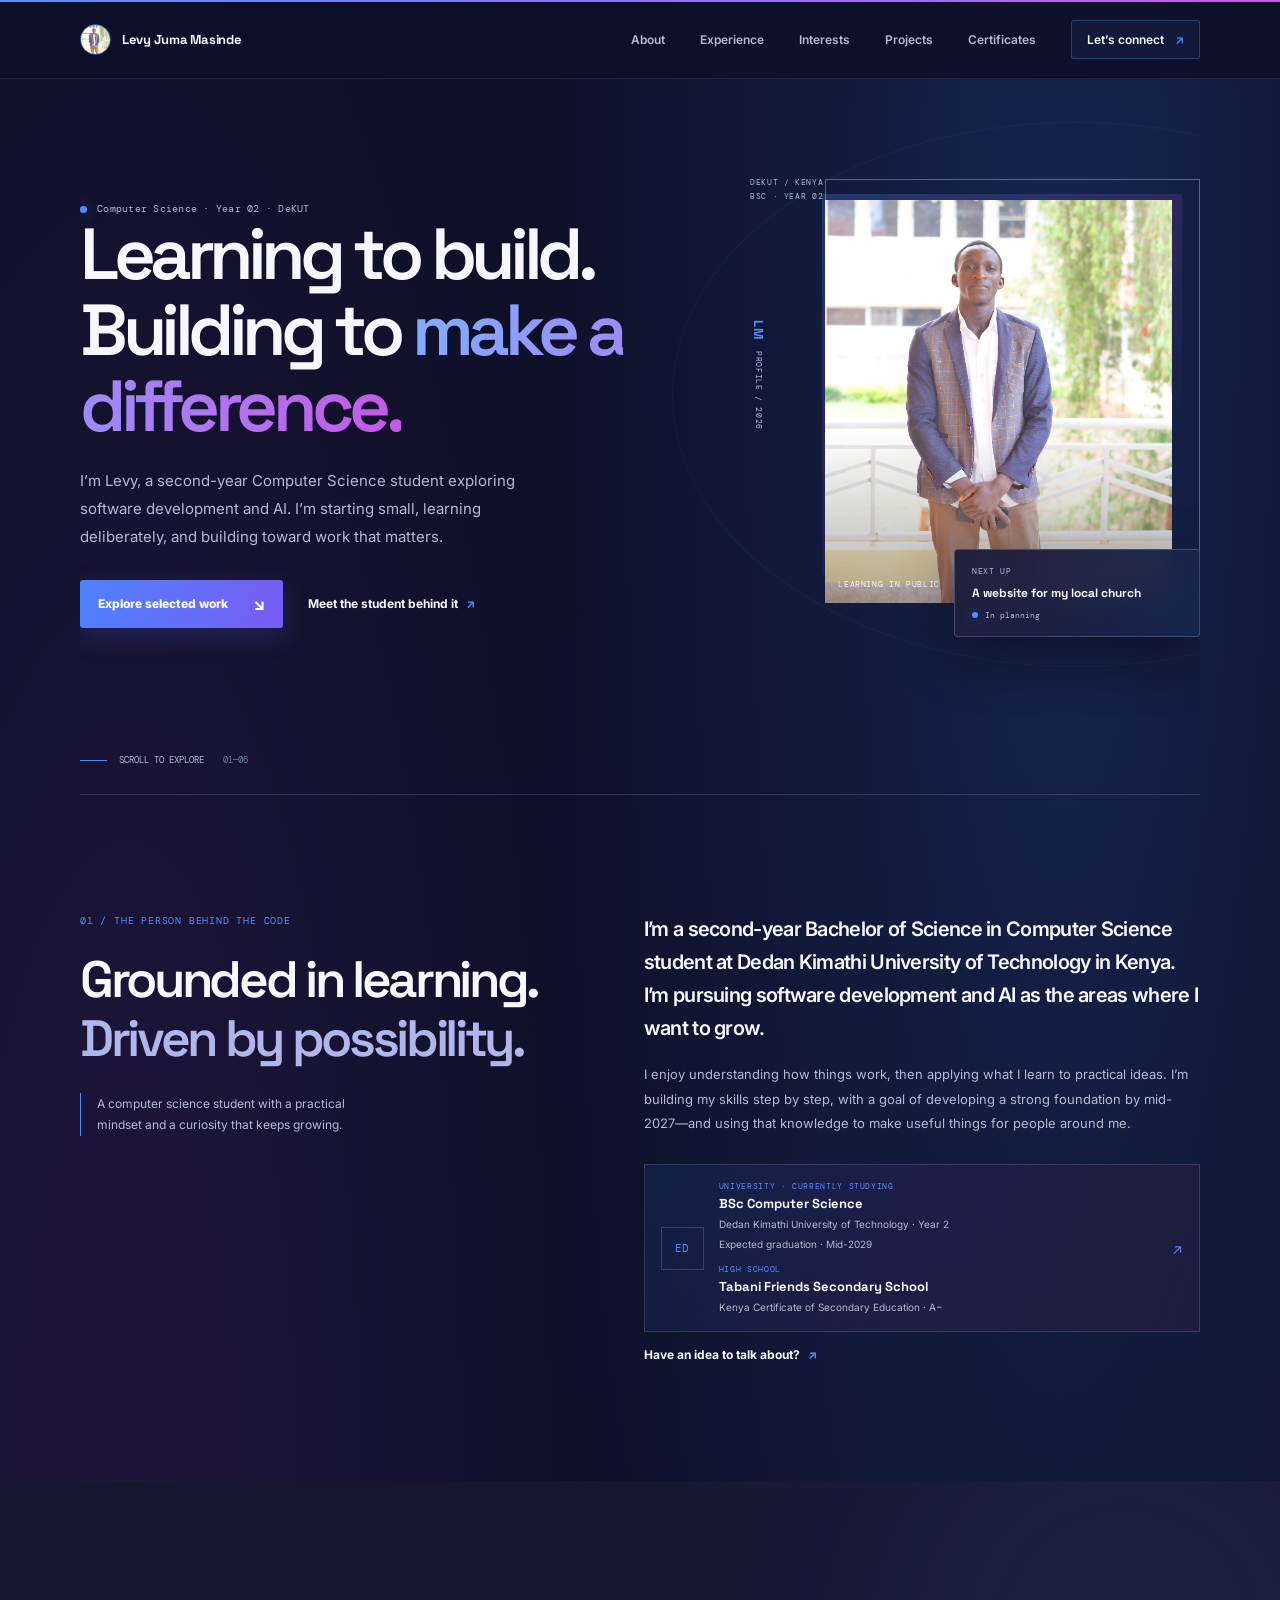
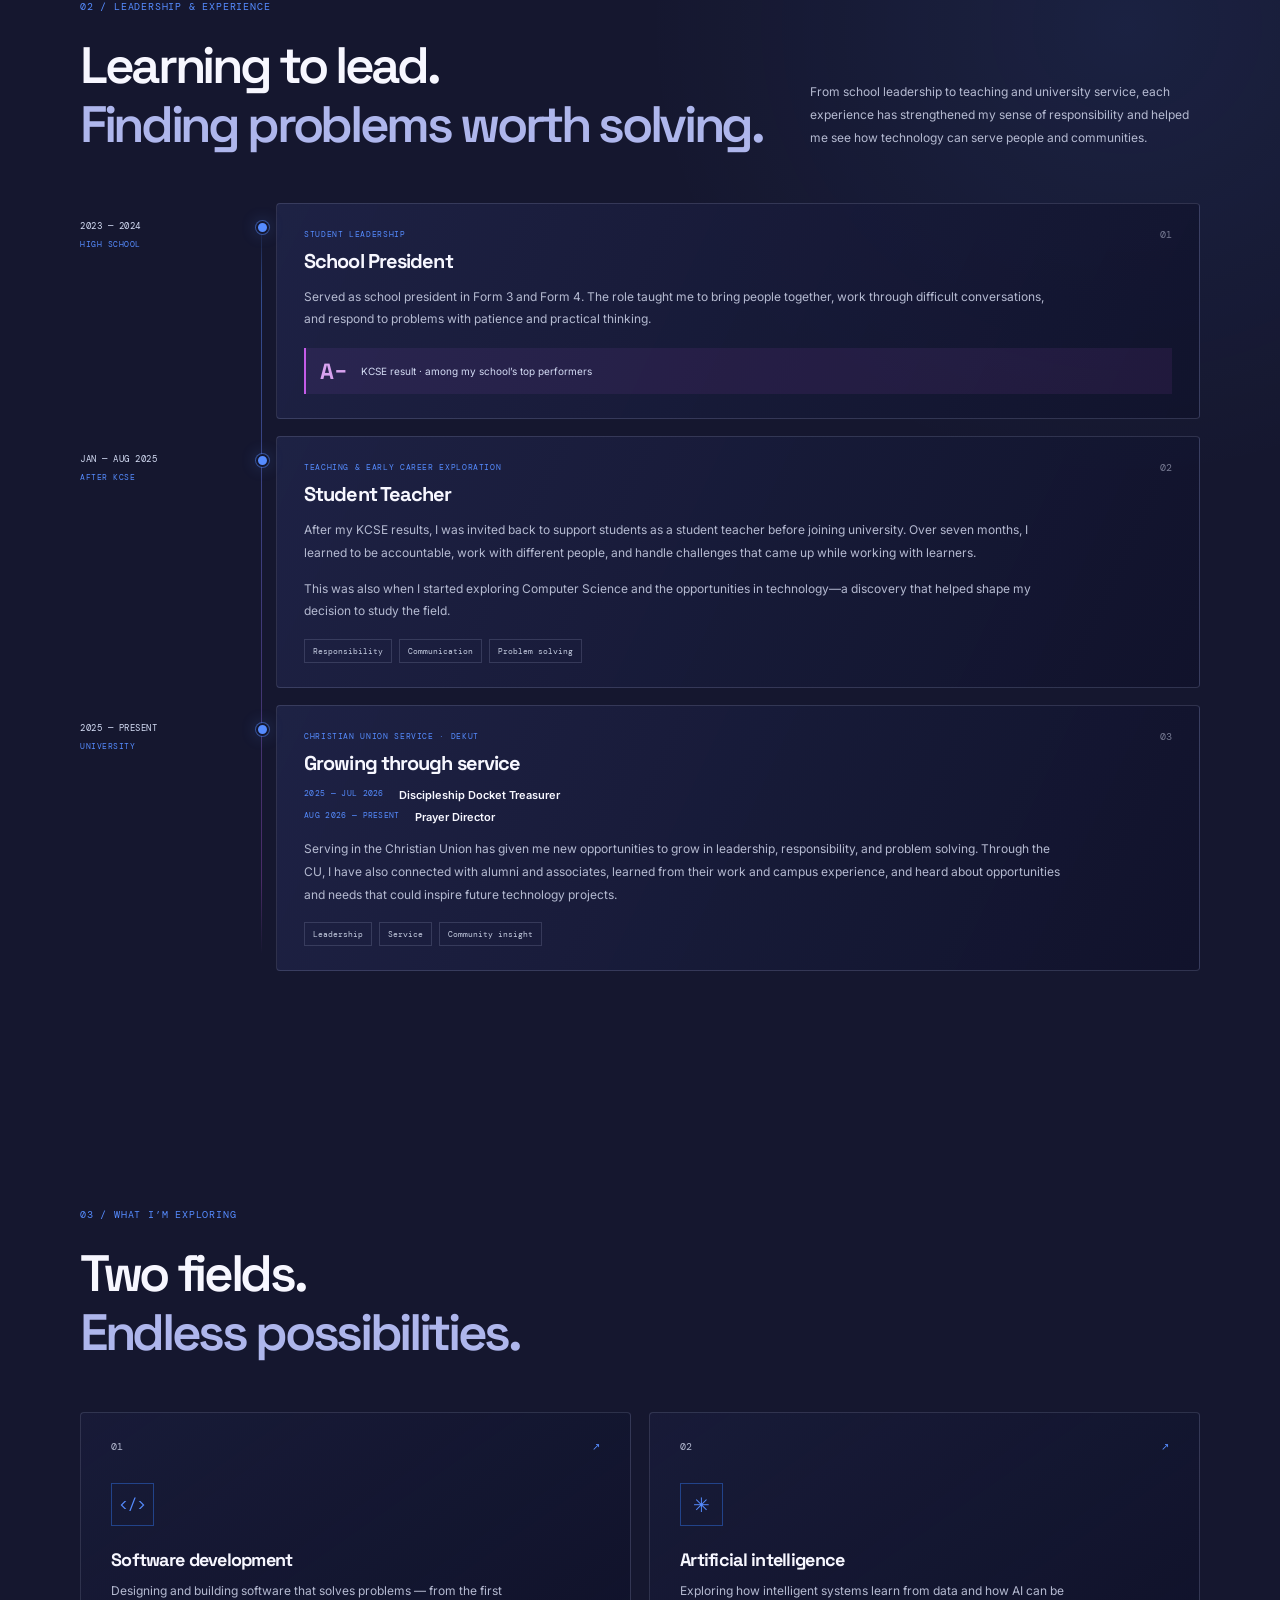
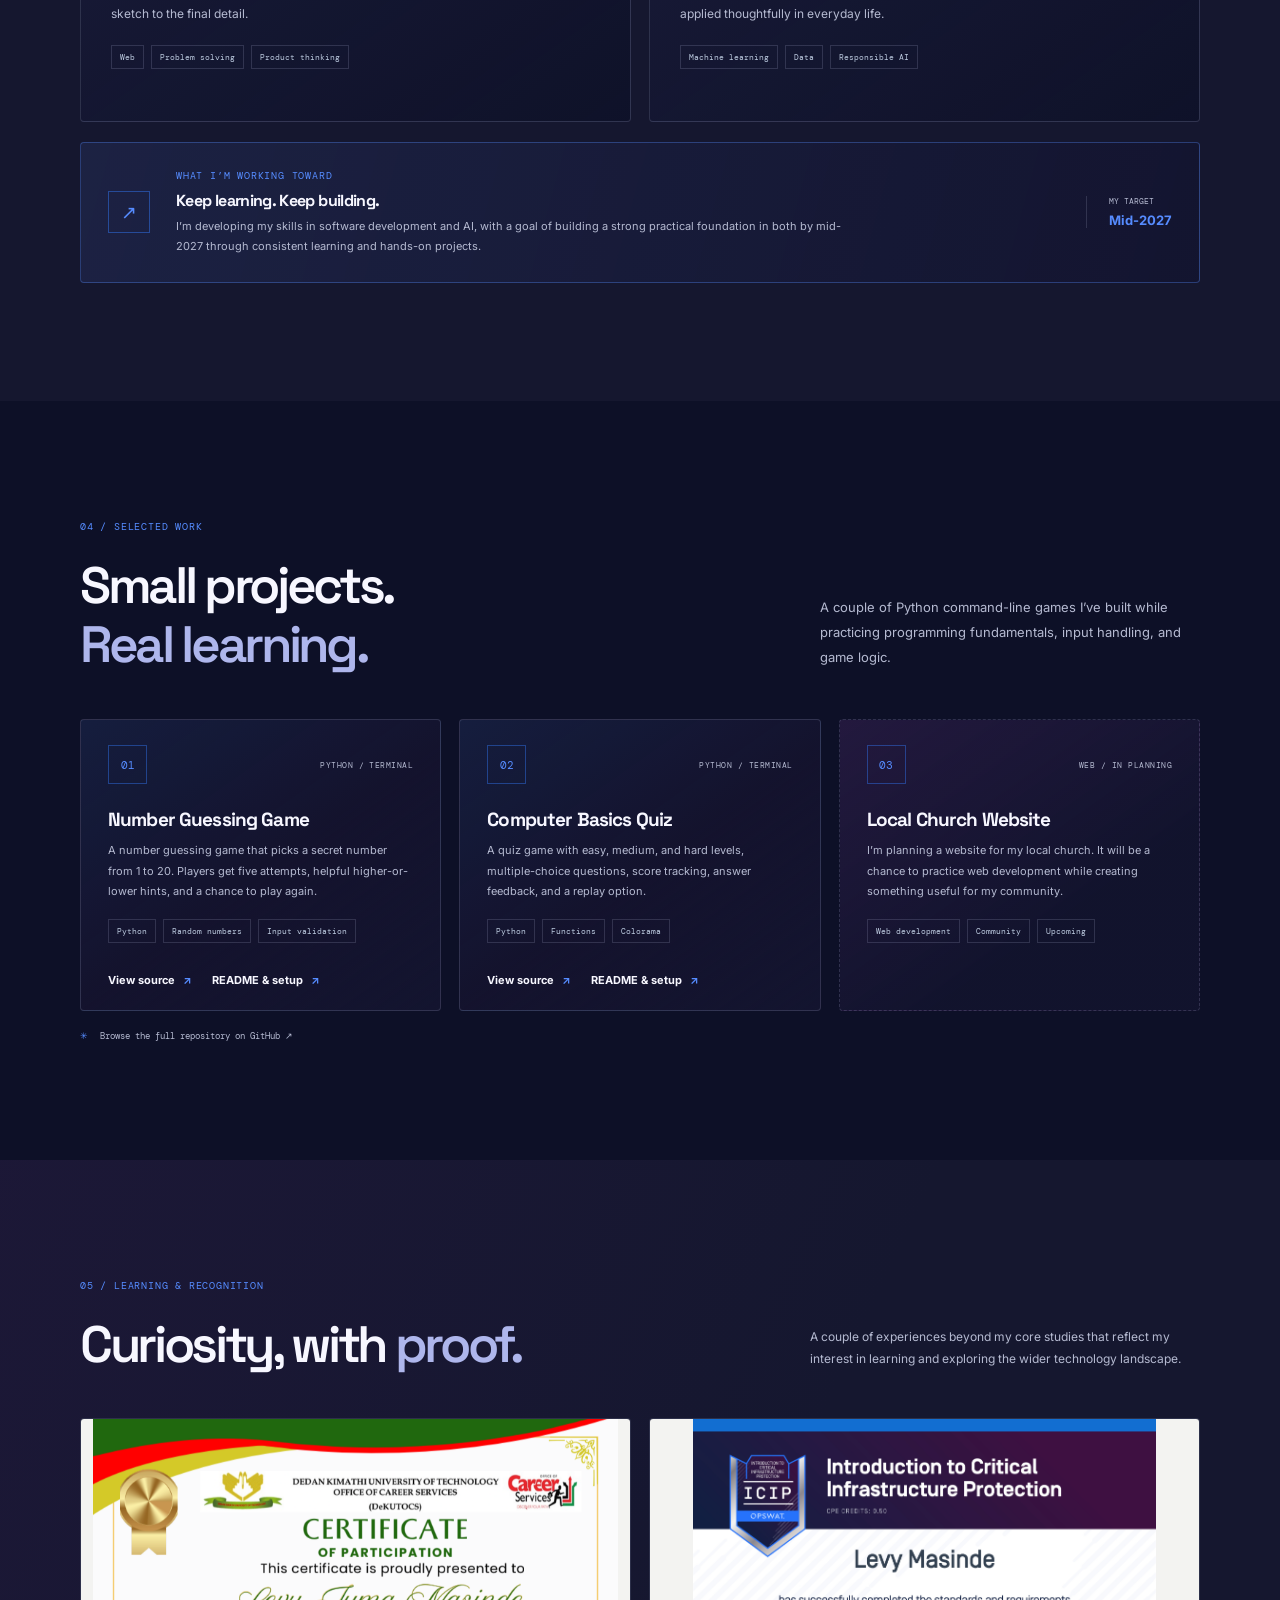
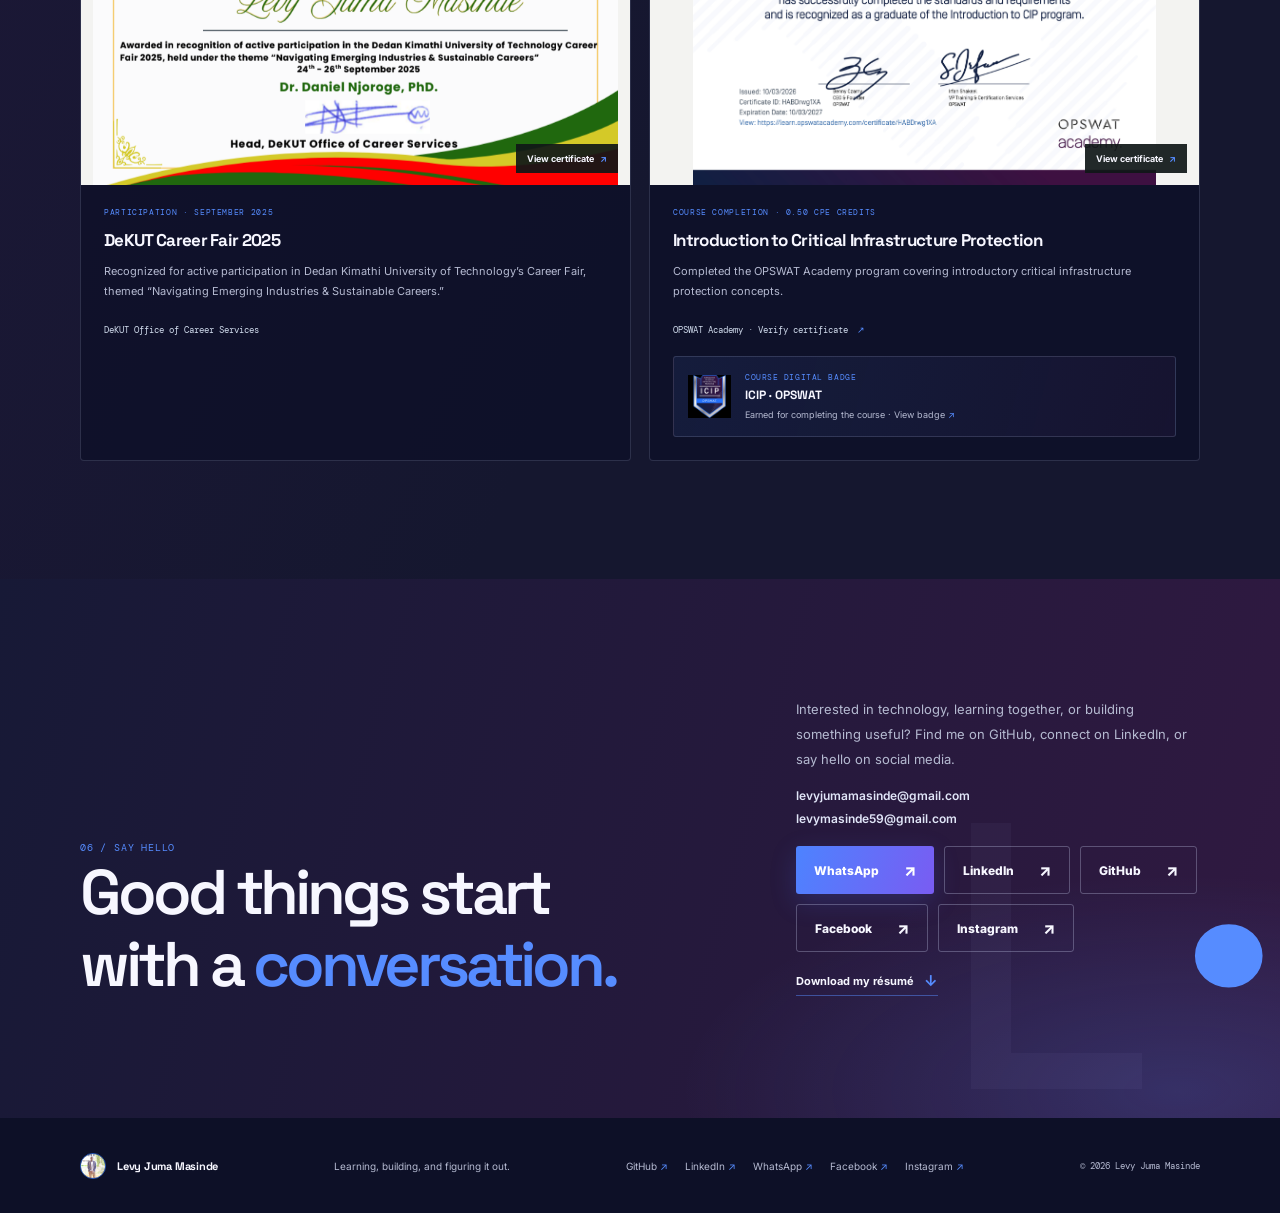
==== commit 9a70e8c0: "Add high school and graduation details Expand the education details with Tabani Friends Secondary Sc" ====
--- a/index.html
+++ b/index.html
@@ -96,8 +96,16 @@
             mid-2027—and using that knowledge to make useful things for people around me.
           </p>
           <div class="education-card">
-            <span class="education-mark" aria-hidden="true">DK</span>
-            <div><span class="education-label">CURRENTLY STUDYING</span><strong>BSc Computer Science</strong><span>Dedan Kimathi University of Technology · Year 2</span></div>
+            <span class="education-mark" aria-hidden="true">ED</span>
+            <div>
+              <span class="education-label">UNIVERSITY · CURRENTLY STUDYING</span>
+              <strong>BSc Computer Science</strong>
+              <span>Dedan Kimathi University of Technology · Year 2</span>
+              <span>Expected graduation · Mid-2029</span>
+              <span class="education-label">HIGH SCHOOL</span>
+              <strong>Tabani Friends Secondary School</strong>
+              <span>Kenya Certificate of Secondary Education · A−</span>
+            </div>
             <span class="education-arrow" aria-hidden="true">↗</span>
           </div>
           <a class="text-link" href="#contact">Have an idea to talk about? <span aria-hidden="true">↗</span></a>
--- a/styles.css
+++ b/styles.css
@@ -610,10 +610,14 @@
   font-size: 13px;
 }
 
-.education-card > div > span:last-child {
+.education-card > div > span:not(.education-label) {
   color: var(--muted);
   font-size: 10px;
   line-height: 1.6;
+}
+
+.education-card .education-label:not(:first-child) {
+  margin-top: 8px;
 }
 
 .education-arrow {
@@ -1052,12 +1056,18 @@
   font-size: 8px;
 }
 
+.project-actions {
+  display: flex;
+  flex-wrap: wrap;
+  gap: 8px 20px;
+  margin-top: auto;
+  padding-top: 22px;
+}
+
 .project-link {
   display: inline-flex;
   align-items: center;
   gap: 8px;
-  margin-top: auto;
-  padding-top: 22px;
   color: var(--text);
   font-size: 11px;
   font-weight: 700;
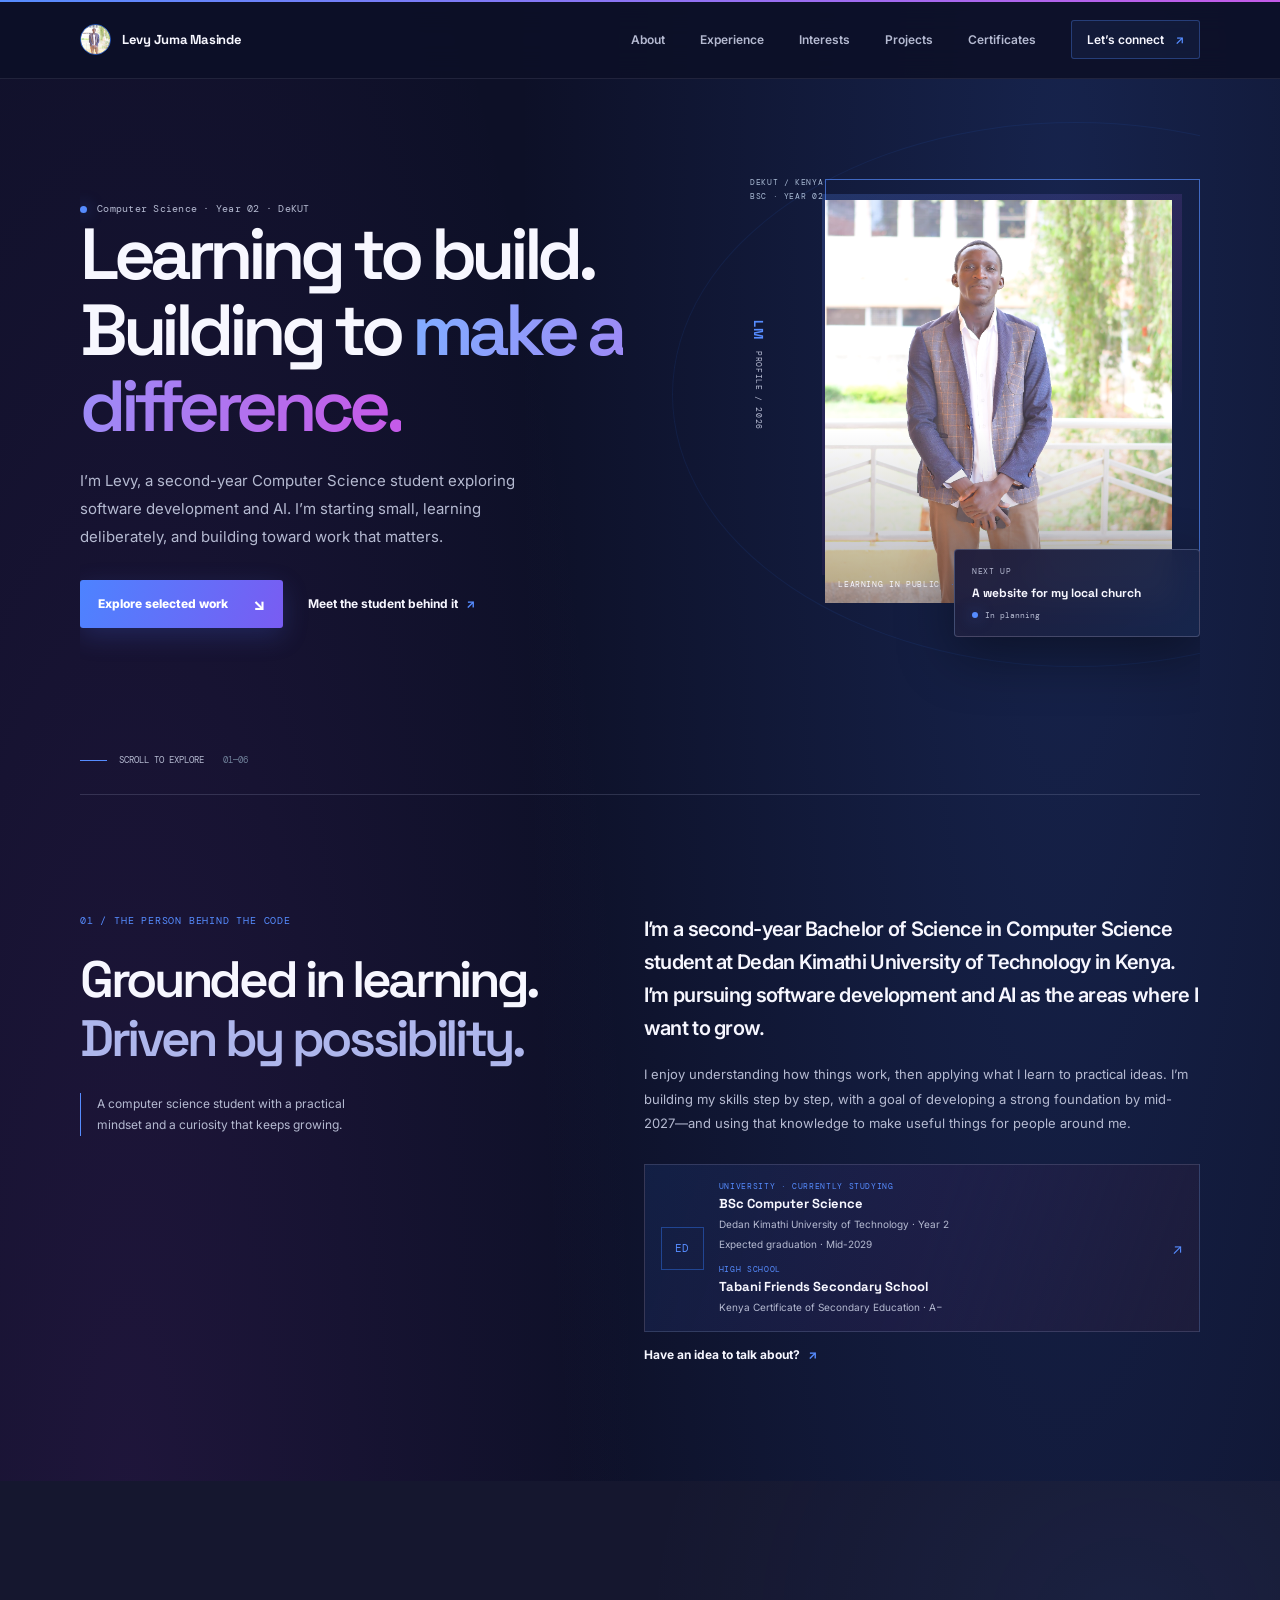
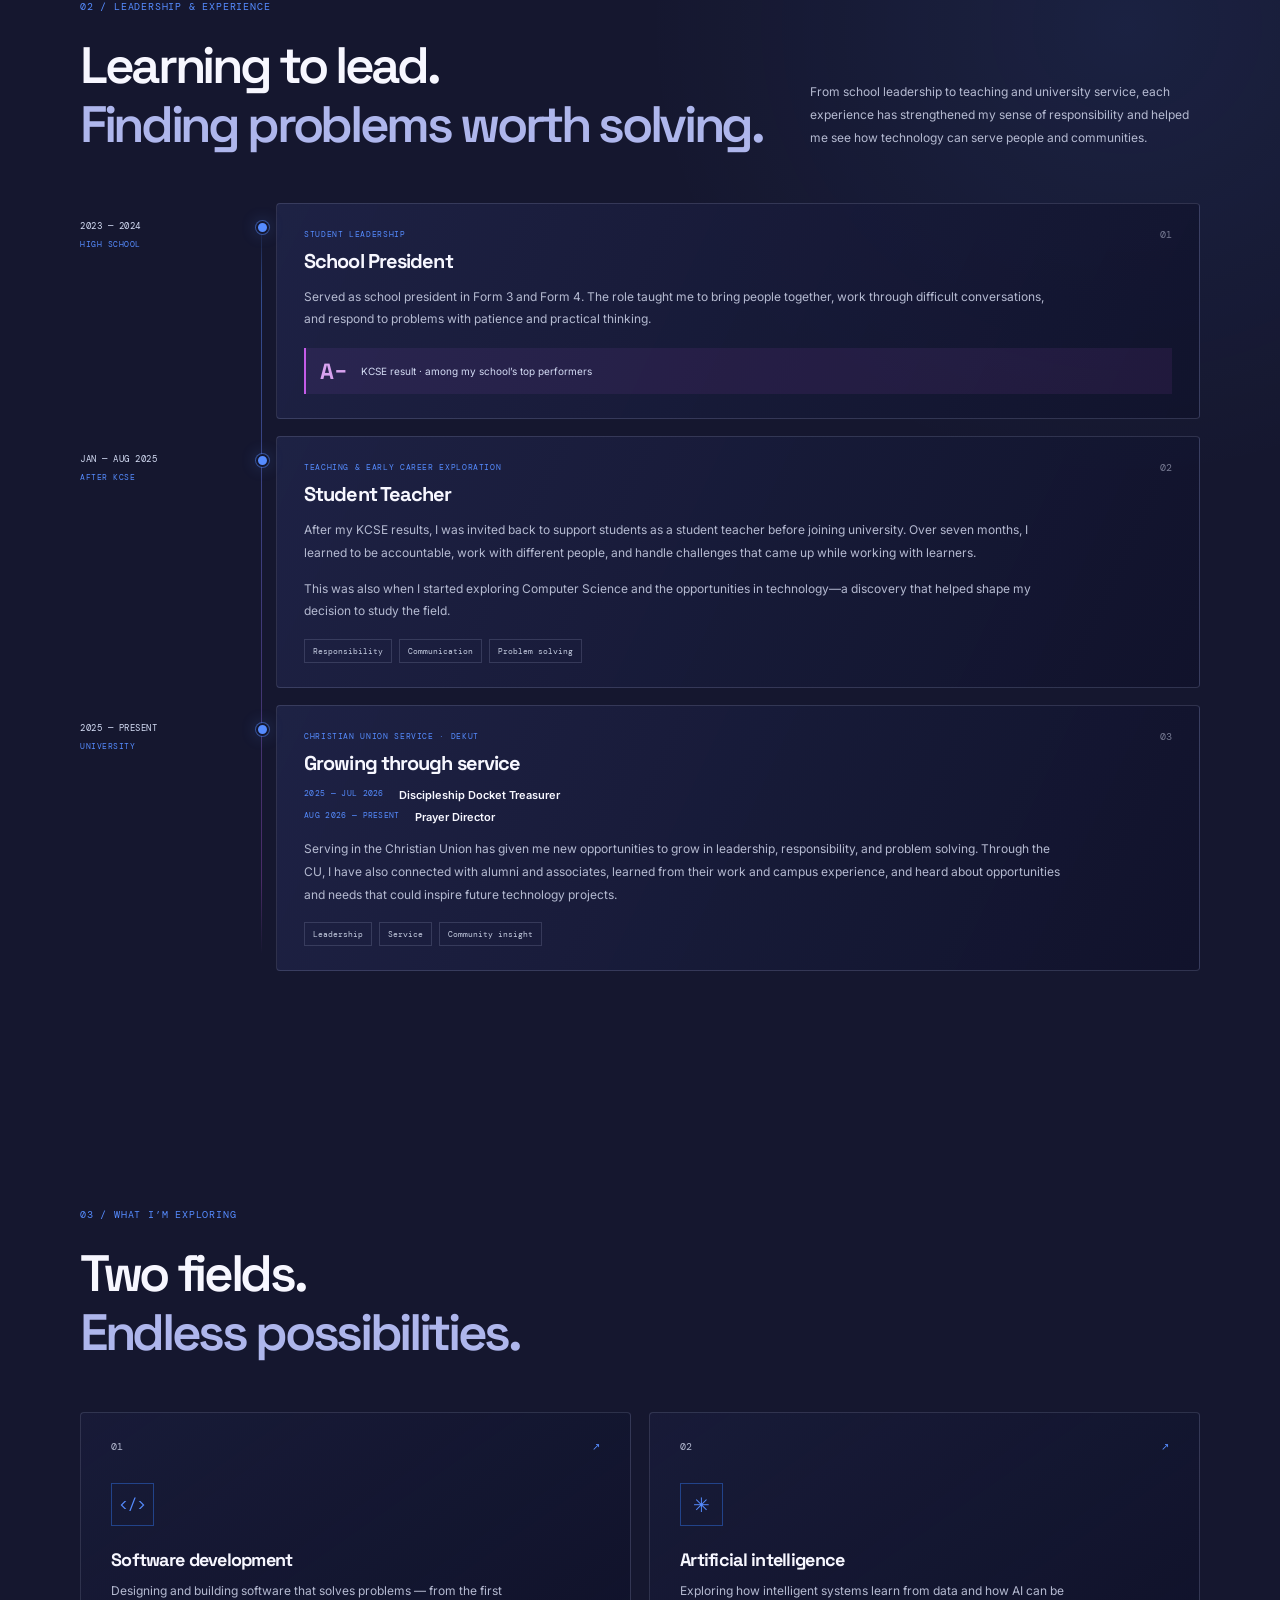
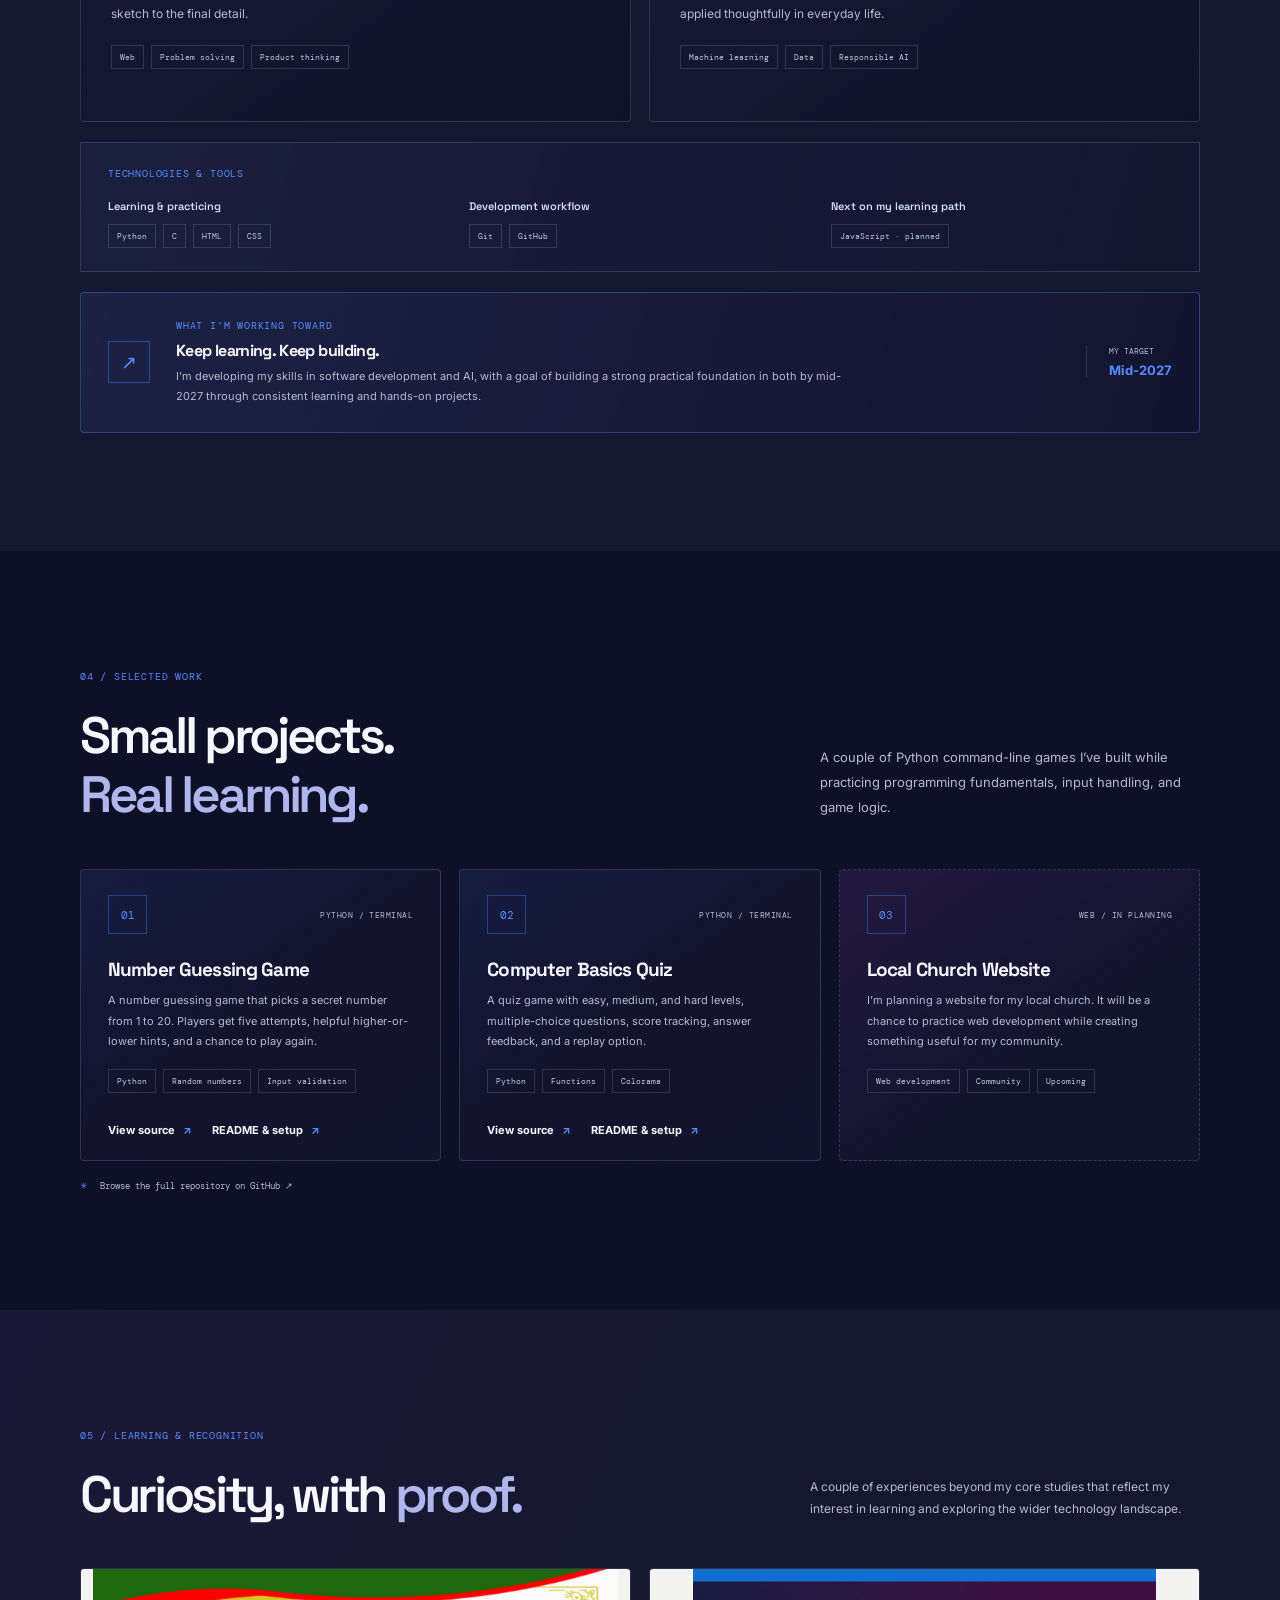
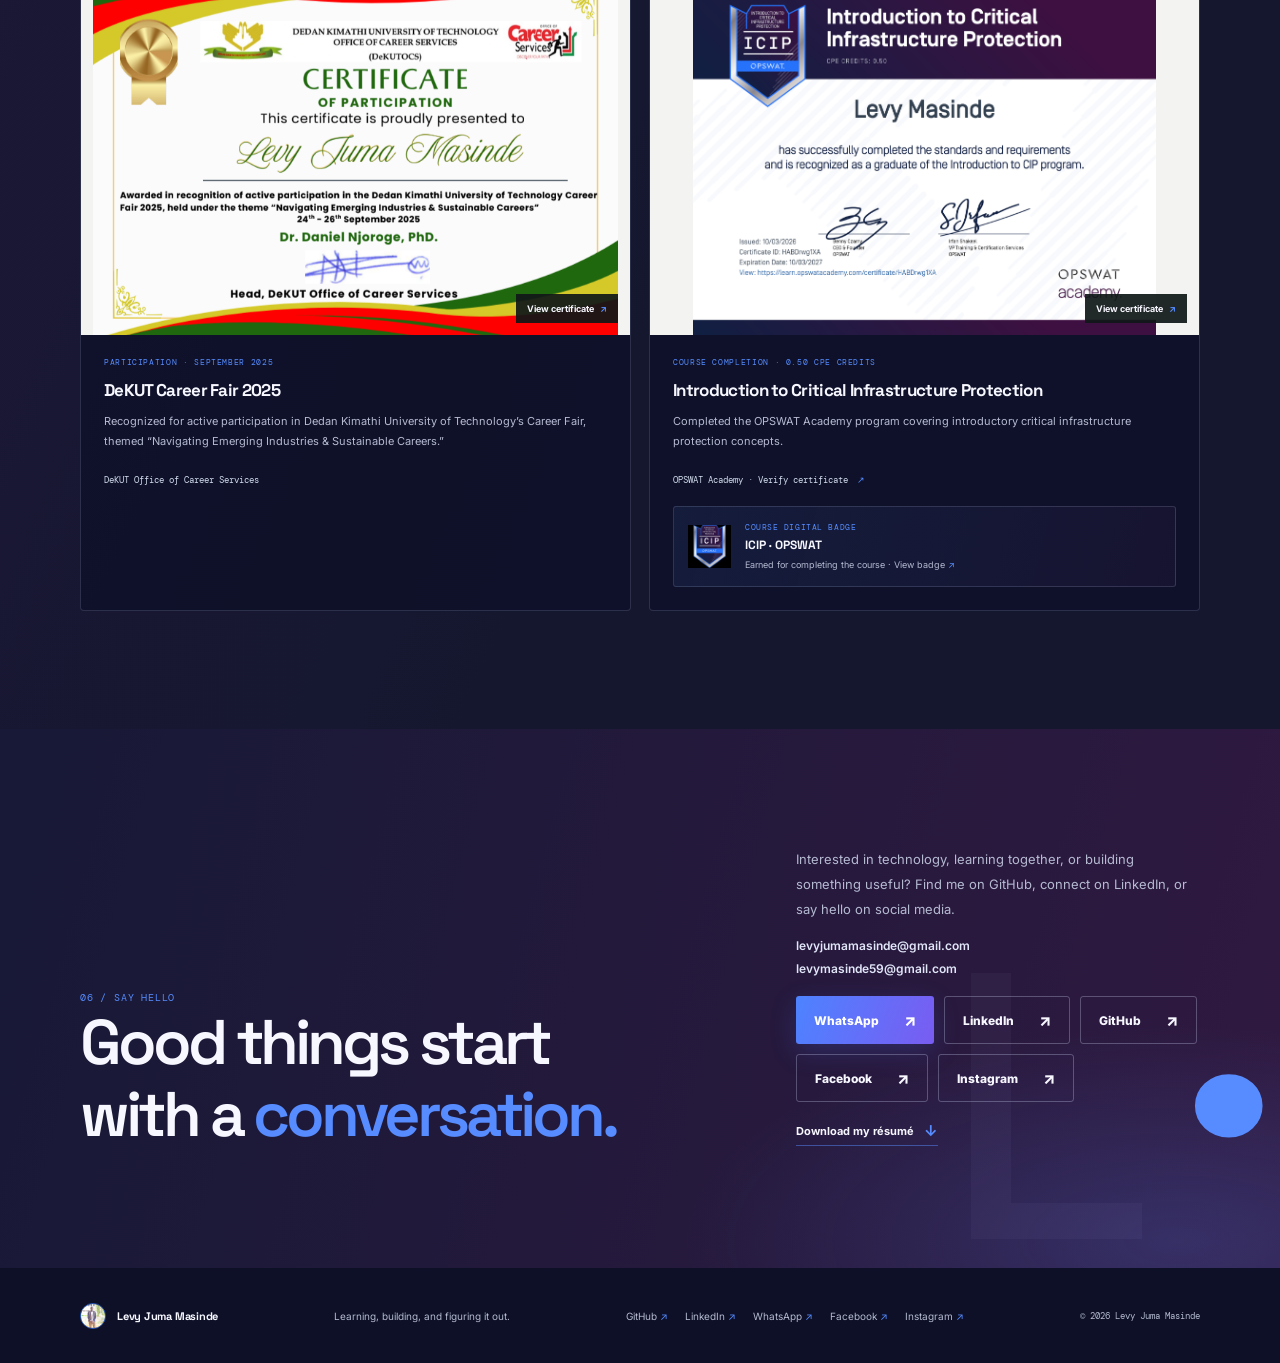
==== commit 24dba690: "Add current technology learning areas Show Python, C, HTML, and CSS as learning and practice areas; " ====
--- a/index.html
+++ b/index.html
@@ -226,6 +226,23 @@
               <div class="interest-tags"><span>Machine learning</span><span>Data</span><span>Responsible AI</span></div>
             </article>
           </div>
+          <div class="toolkit-panel">
+            <p class="eyebrow">Technologies &amp; tools</p>
+            <div class="toolkit-groups">
+              <div class="toolkit-group">
+                <h3>Learning &amp; practicing</h3>
+                <div class="interest-tags"><span>Python</span><span>C</span><span>HTML</span><span>CSS</span></div>
+              </div>
+              <div class="toolkit-group">
+                <h3>Development workflow</h3>
+                <div class="interest-tags"><span>Git</span><span>GitHub</span></div>
+              </div>
+              <div class="toolkit-group">
+                <h3>Next on my learning path</h3>
+                <div class="interest-tags"><span>JavaScript · planned</span></div>
+              </div>
+            </div>
+          </div>
           <div class="learning-goal">
             <div class="goal-symbol" aria-hidden="true">↗</div>
             <div class="goal-copy">
--- a/styles.css
+++ b/styles.css
@@ -901,6 +901,31 @@
   font-size: 8px;
 }
 
+.toolkit-panel {
+  margin-top: 20px;
+  padding: 23px 27px;
+  border: 1px solid var(--line);
+  background: linear-gradient(105deg, rgba(34, 43, 83, 0.42), rgba(19, 20, 48, 0.62));
+}
+
+.toolkit-groups {
+  display: grid;
+  grid-template-columns: repeat(3, minmax(0, 1fr));
+  gap: 20px;
+  margin-top: 17px;
+}
+
+.toolkit-group h3 {
+  margin: 0 0 11px;
+  color: #d5ddf5;
+  font-size: 11px;
+  font-weight: 600;
+}
+
+.toolkit-group .interest-tags {
+  gap: 7px;
+}
+
 .learning-goal {
   display: grid;
   grid-template-columns: 48px 1fr auto;
@@ -1595,6 +1620,15 @@
     padding: 21px 19px;
   }
 
+  .toolkit-panel {
+    padding: 21px 19px;
+  }
+
+  .toolkit-groups {
+    grid-template-columns: 1fr;
+    gap: 18px;
+  }
+
   .goal-date {
     grid-column: 2;
     padding: 11px 0 0;
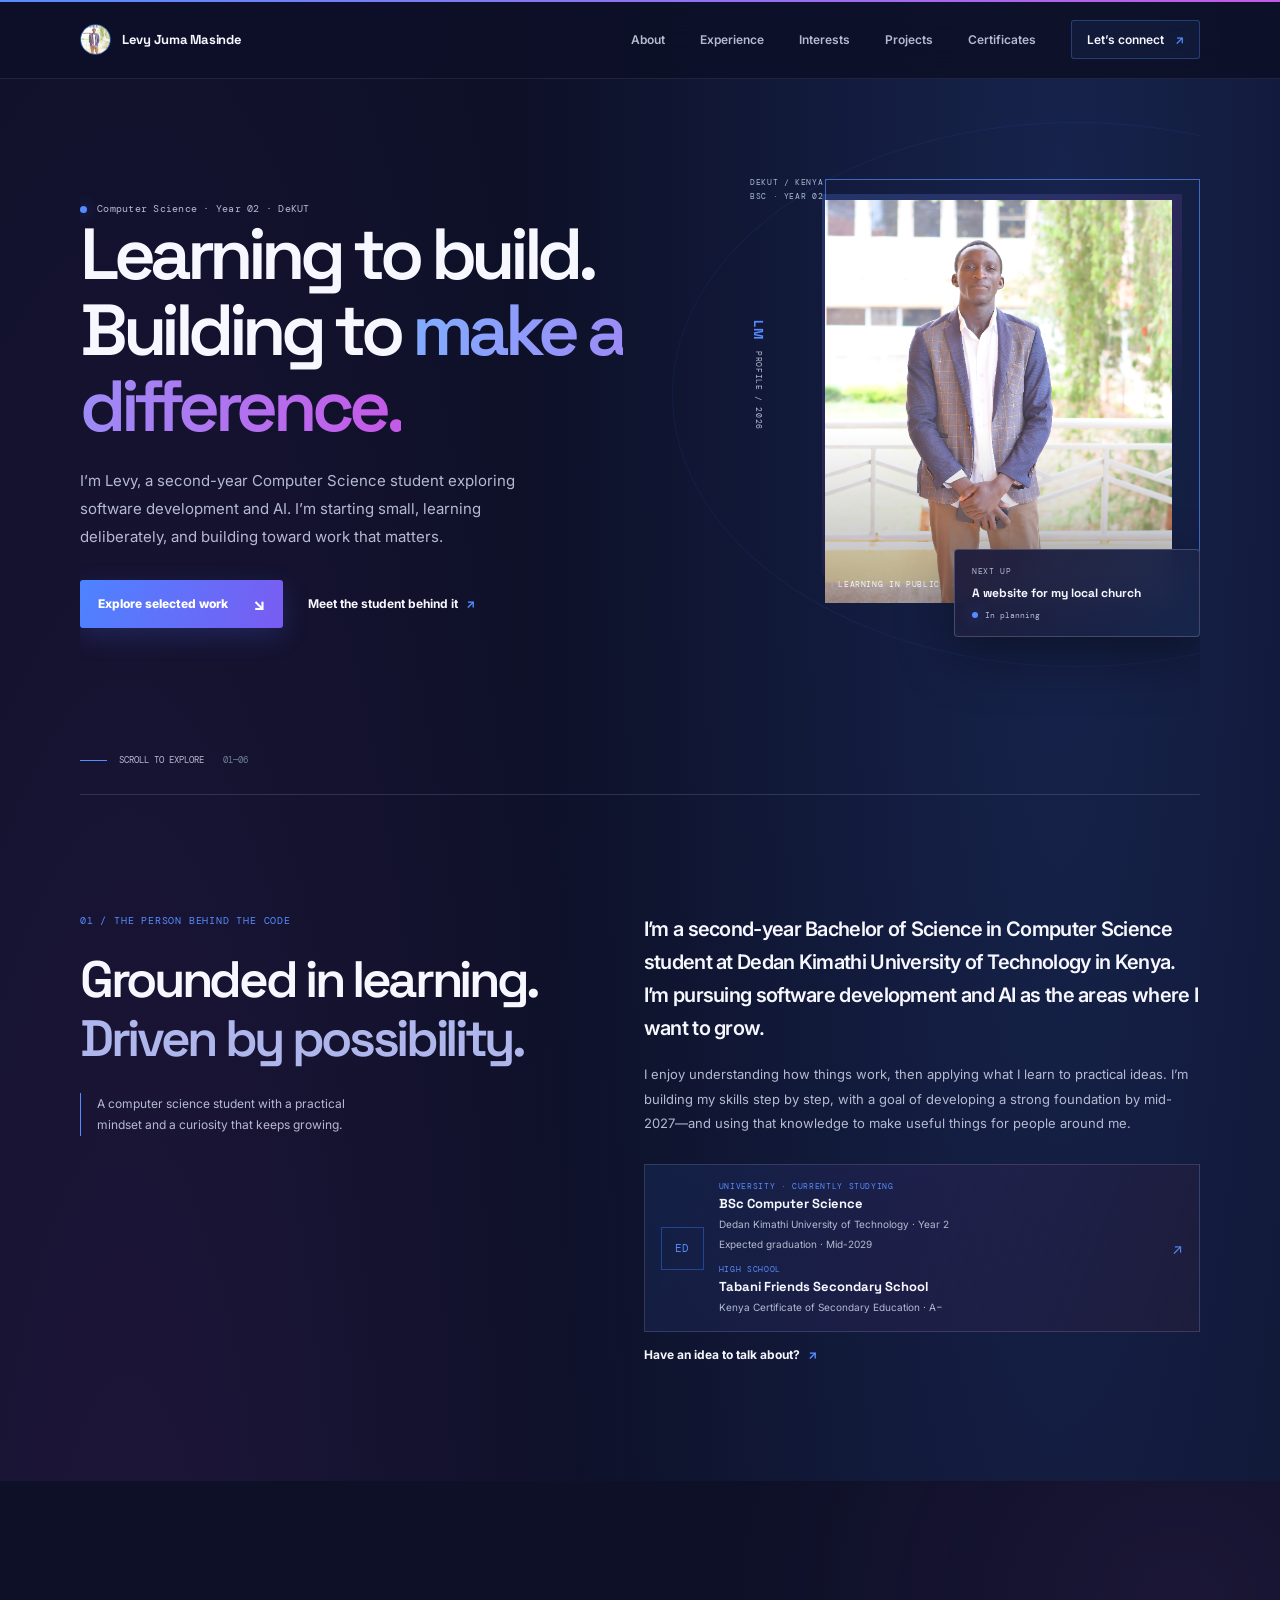
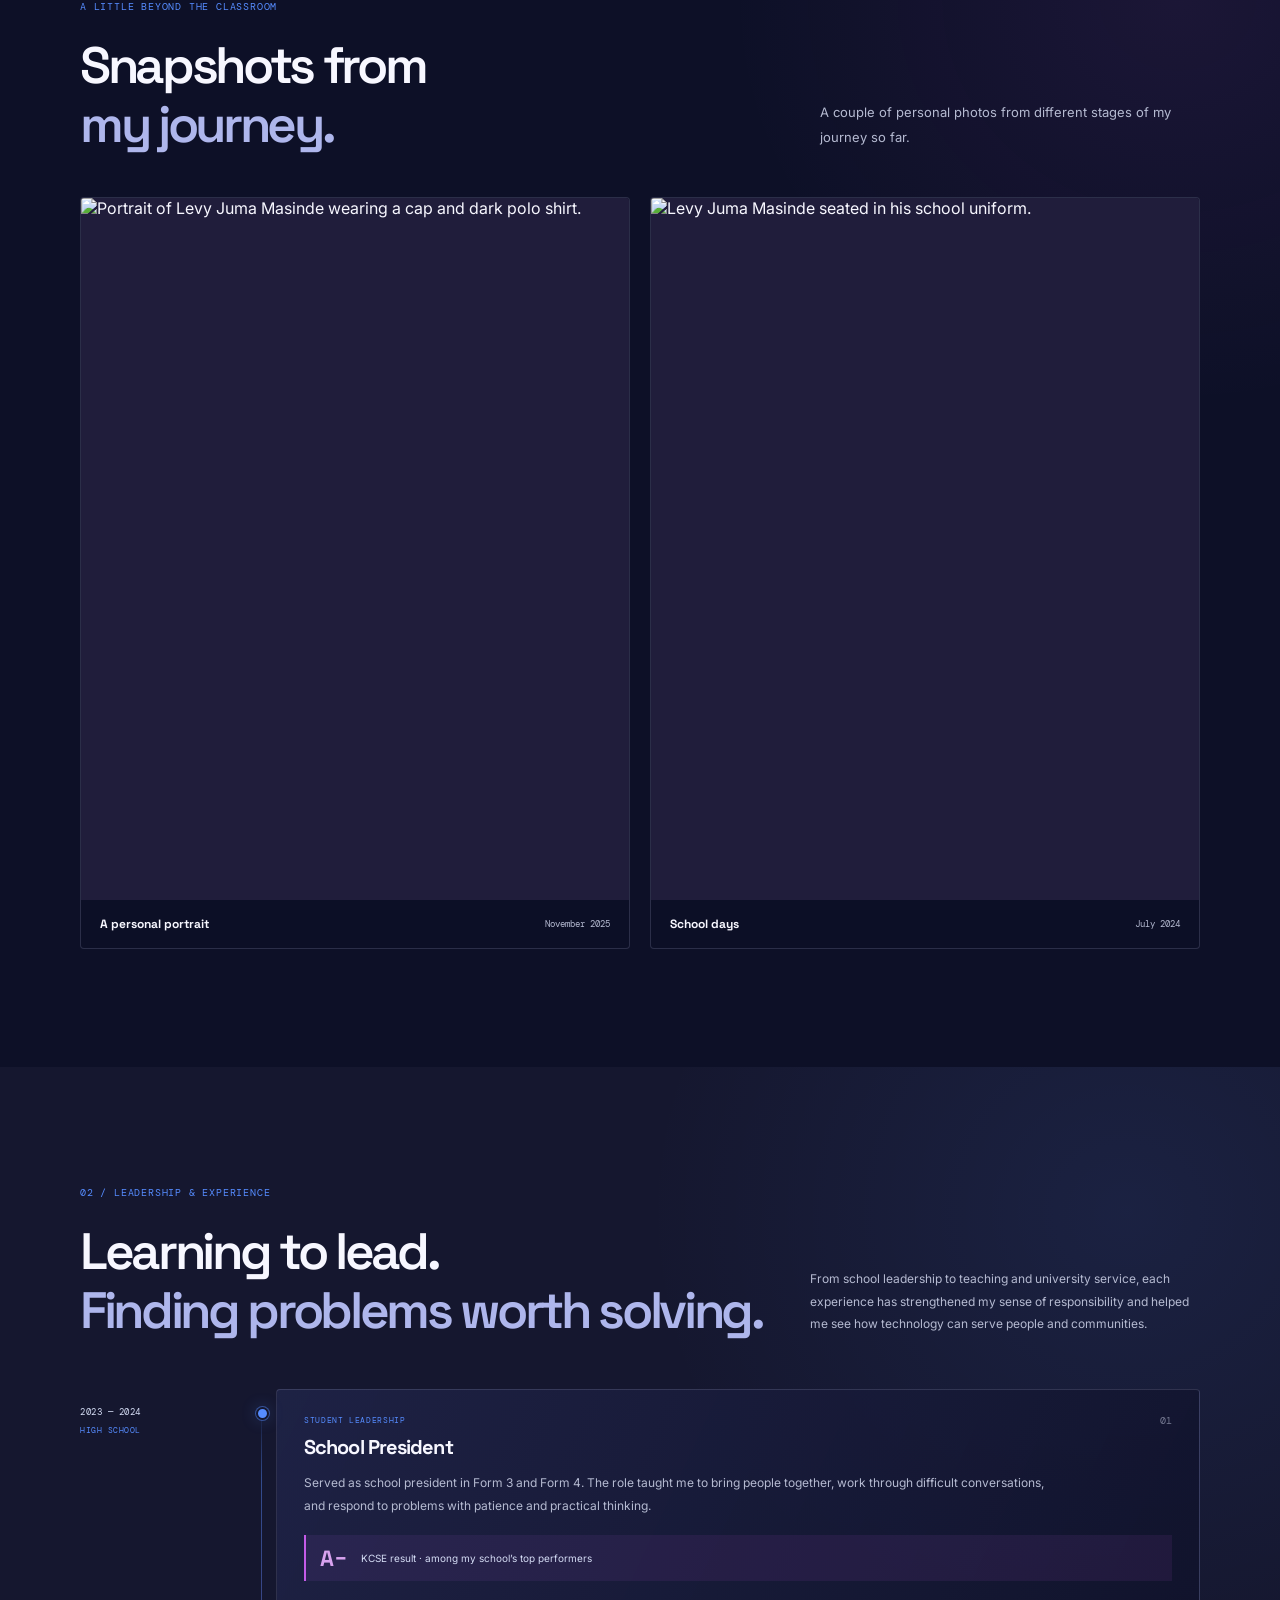
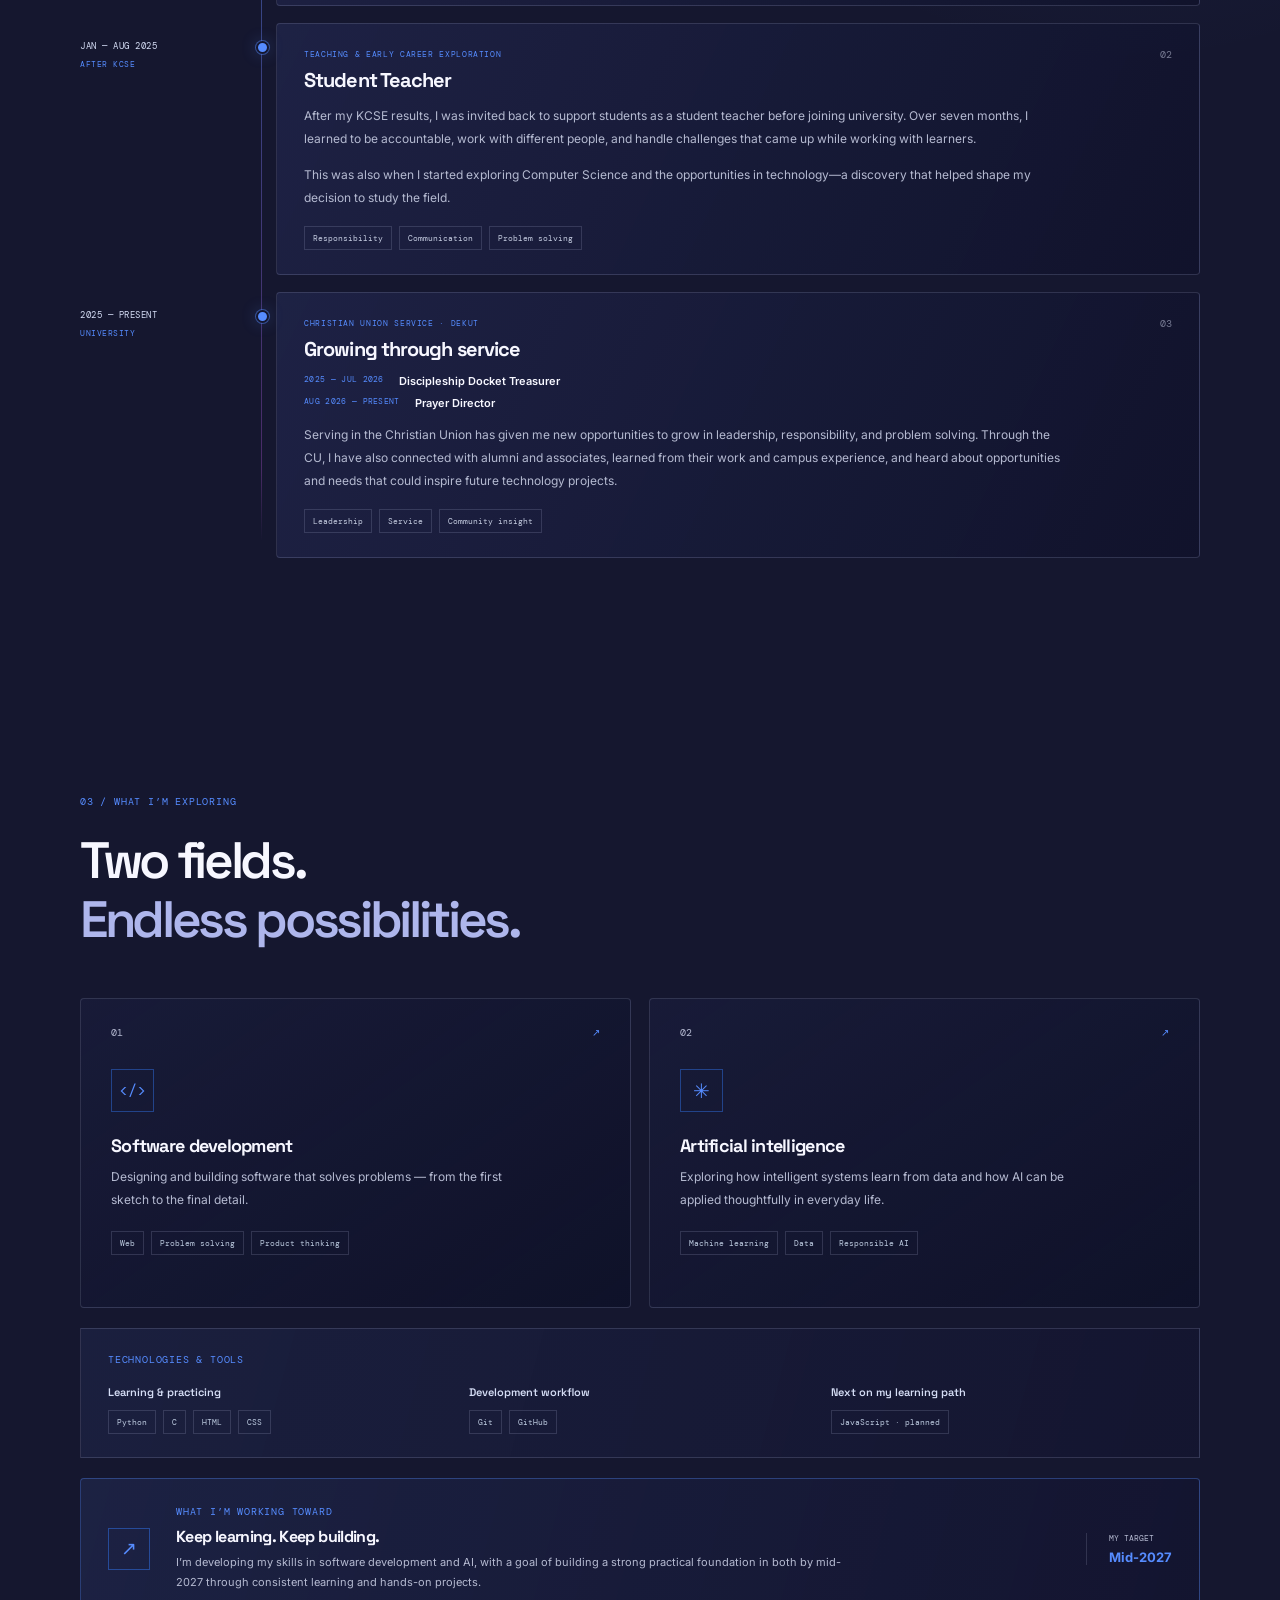
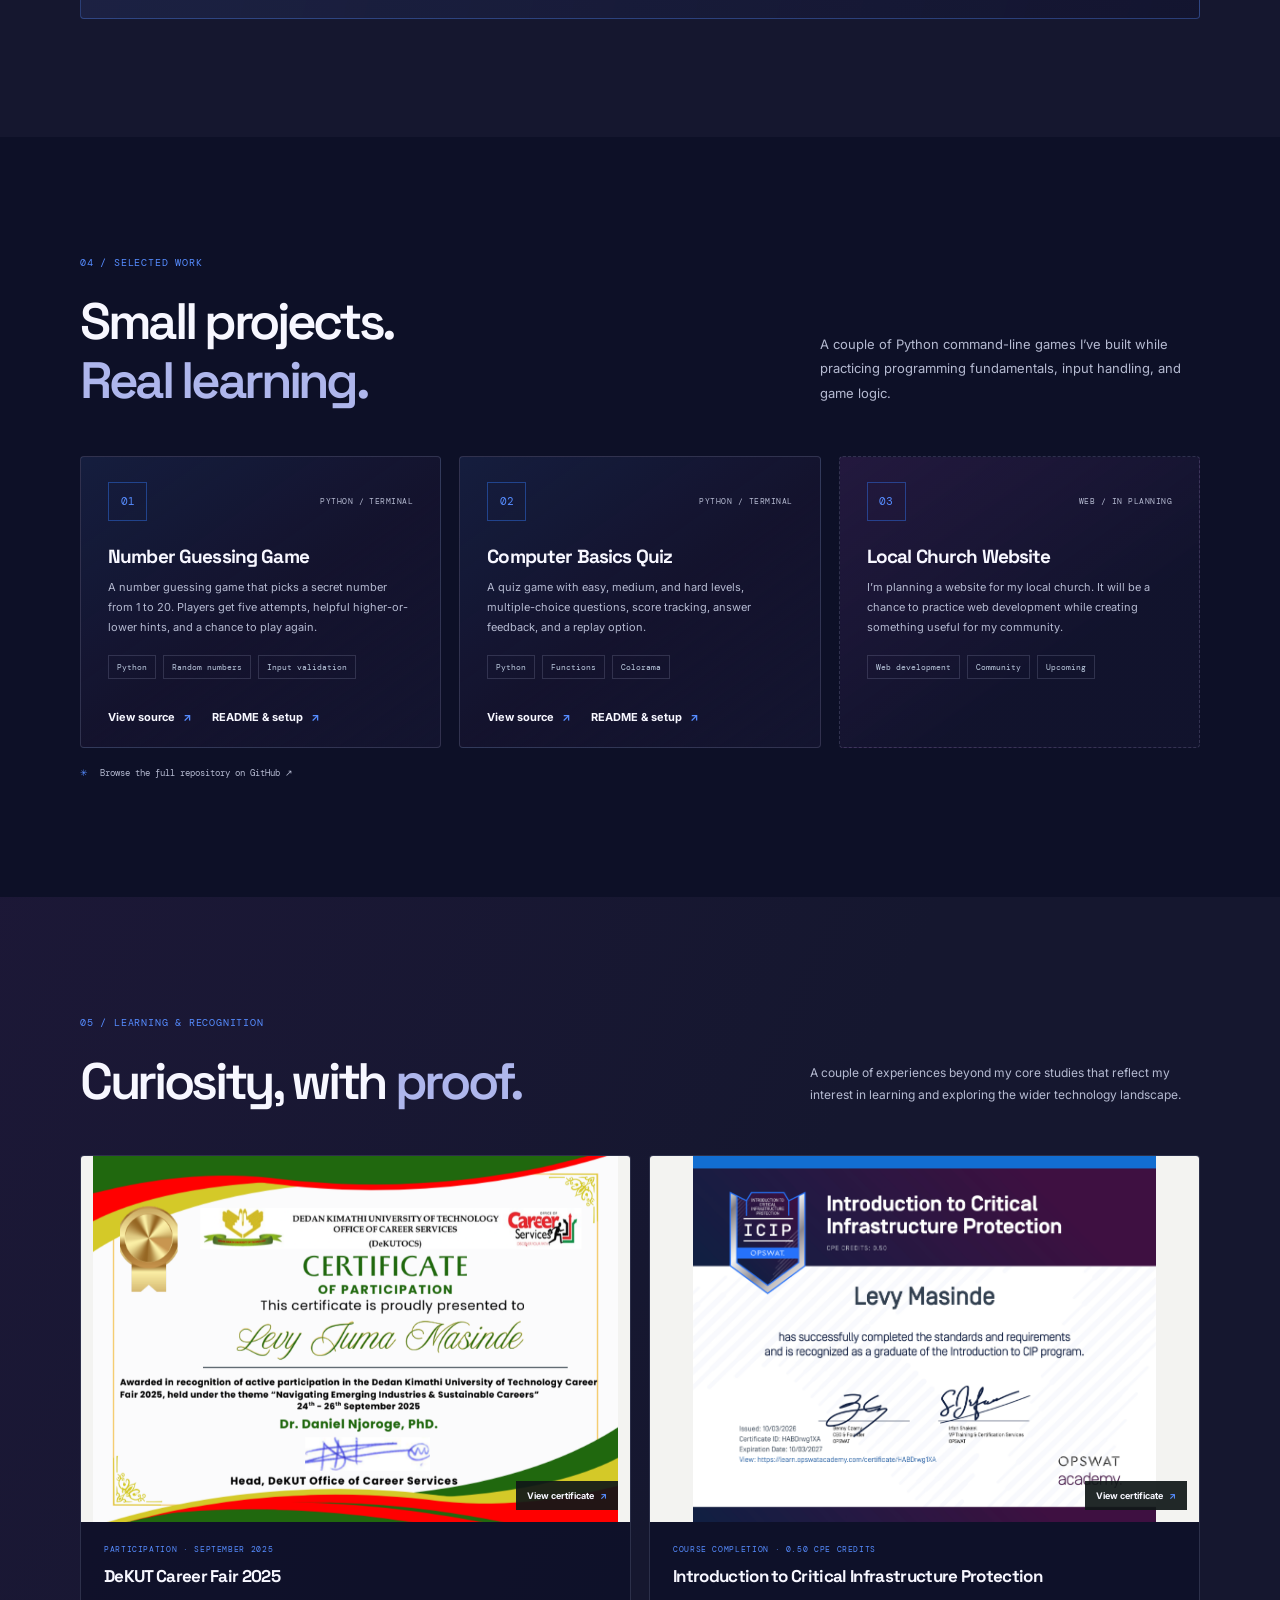
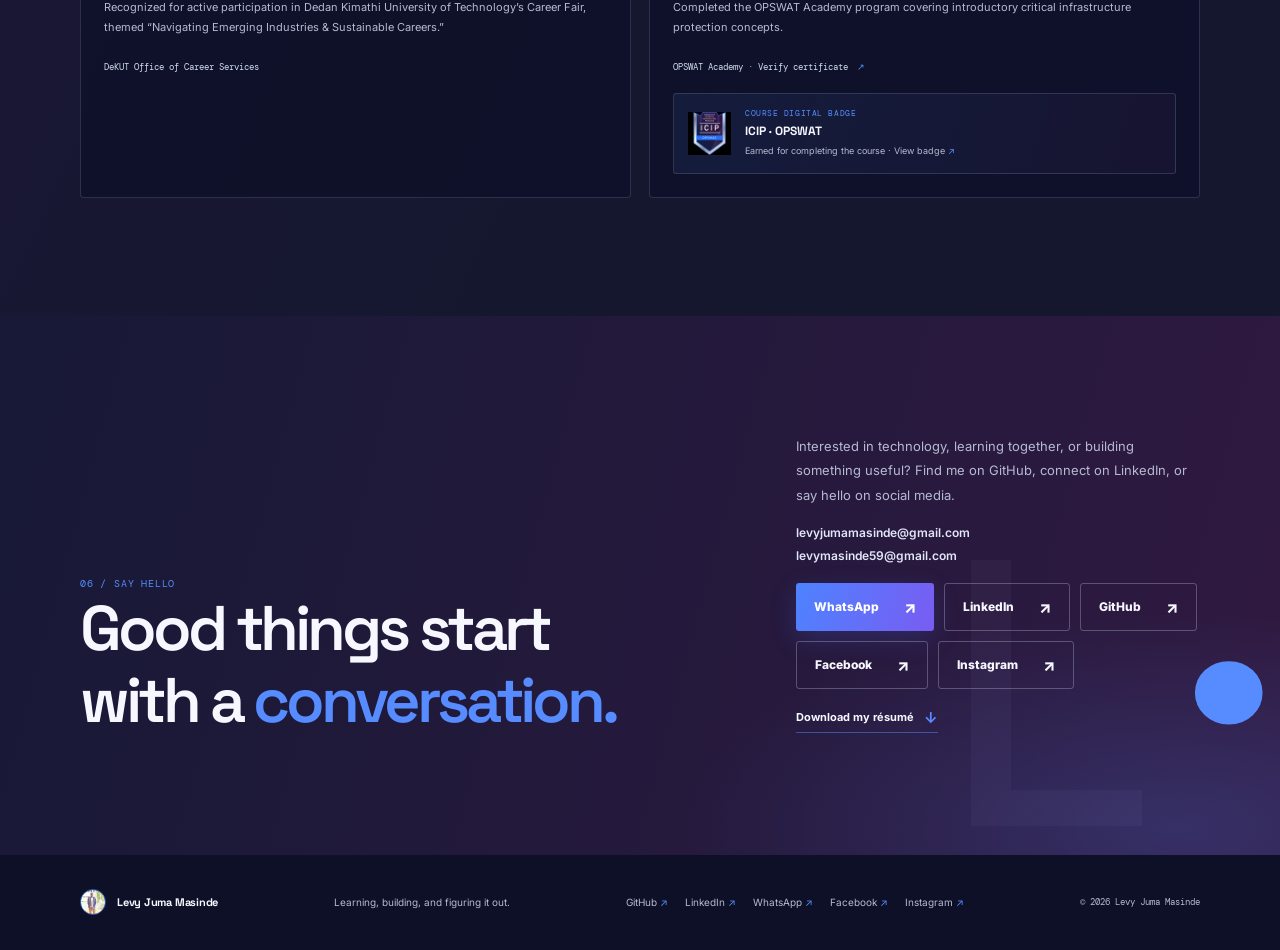
==== commit fe42bea8: "Add personal photo gallery" ====
--- a/index.html
+++ b/index.html
@@ -112,6 +112,42 @@
         </div>
       </section>
 
+      <section class="photo-gallery section" aria-labelledby="photo-gallery-title">
+        <div class="shell">
+          <div class="photo-gallery-heading">
+            <div class="section-heading">
+              <p class="eyebrow">A little beyond the classroom</p>
+              <h2 id="photo-gallery-title">Snapshots from<br /><span>my journey.</span></h2>
+            </div>
+            <p class="photo-gallery-intro">
+              A couple of personal photos from different stages of my journey so far.
+            </p>
+          </div>
+          <div class="photo-grid">
+            <figure class="photo-card">
+              <a class="photo-image" href="assets/levy-portrait-nov-2025.png" target="_blank" rel="noopener noreferrer">
+                <img
+                  src="assets/levy-portrait-nov-2025.png"
+                  alt="Portrait of Levy Juma Masinde wearing a cap and dark polo shirt."
+                  loading="lazy"
+                />
+              </a>
+              <figcaption><strong>A personal portrait</strong><span>November 2025</span></figcaption>
+            </figure>
+            <figure class="photo-card">
+              <a class="photo-image" href="assets/levy-school-portrait-jul-2024.jpg" target="_blank" rel="noopener noreferrer">
+                <img
+                  src="assets/levy-school-portrait-jul-2024.jpg"
+                  alt="Levy Juma Masinde seated in his school uniform."
+                  loading="lazy"
+                />
+              </a>
+              <figcaption><strong>School days</strong><span>July 2024</span></figcaption>
+            </figure>
+          </div>
+        </div>
+      </section>
+
       <section class="experience section" id="experience">
         <div class="shell">
           <div class="experience-heading">
--- a/styles.css
+++ b/styles.css
@@ -631,6 +631,90 @@
   margin-top: 15px;
 }
 
+.photo-gallery {
+  background:
+    radial-gradient(ellipse at 92% 10%, rgba(196, 91, 232, 0.08), transparent 28rem),
+    var(--bg);
+}
+
+.photo-gallery-heading {
+  display: flex;
+  align-items: end;
+  justify-content: space-between;
+  gap: 40px;
+}
+
+.photo-gallery-intro {
+  max-width: 380px;
+  margin: 0 0 5px;
+  color: var(--muted);
+  font-size: 13px;
+  line-height: 1.9;
+}
+
+.photo-grid {
+  display: grid;
+  grid-template-columns: repeat(2, minmax(0, 1fr));
+  gap: 20px;
+  margin-top: 42px;
+}
+
+.photo-card {
+  min-width: 0;
+  margin: 0;
+  overflow: hidden;
+  border: 1px solid var(--line);
+  border-radius: 4px;
+  background: rgba(13, 16, 39, 0.72);
+  transition: border-color 180ms ease, transform 180ms ease, box-shadow 180ms ease;
+}
+
+.photo-card:hover {
+  transform: translateY(-4px);
+  border-color: rgba(86, 140, 255, 0.54);
+  box-shadow: 0 16px 42px rgba(4, 7, 24, 0.28);
+}
+
+.photo-image {
+  display: block;
+  overflow: hidden;
+  aspect-ratio: 0.78;
+  background: var(--panel);
+}
+
+.photo-image img {
+  display: block;
+  width: 100%;
+  height: 100%;
+  object-fit: cover;
+  object-position: center 35%;
+  transition: transform 220ms ease;
+}
+
+.photo-image:hover img {
+  transform: scale(1.025);
+}
+
+.photo-card figcaption {
+  display: flex;
+  flex-wrap: wrap;
+  align-items: center;
+  justify-content: space-between;
+  gap: 8px 15px;
+  padding: 16px 19px;
+}
+
+.photo-card figcaption strong {
+  font-family: var(--display);
+  font-size: 12px;
+}
+
+.photo-card figcaption span {
+  color: var(--muted);
+  font-family: var(--mono);
+  font-size: 9px;
+}
+
 .experience {
   background:
     radial-gradient(ellipse at 88% 12%, rgba(86, 140, 255, 0.09), transparent 30rem),
@@ -1566,6 +1650,18 @@
     gap: 20px;
   }
 
+  .photo-gallery-heading {
+    align-items: start;
+    flex-direction: column;
+    gap: 20px;
+  }
+
+  .photo-grid {
+    grid-template-columns: 1fr;
+    max-width: 440px;
+    margin: 32px auto 0;
+  }
+
   .experience-list {
     gap: 20px;
     margin-top: 34px;
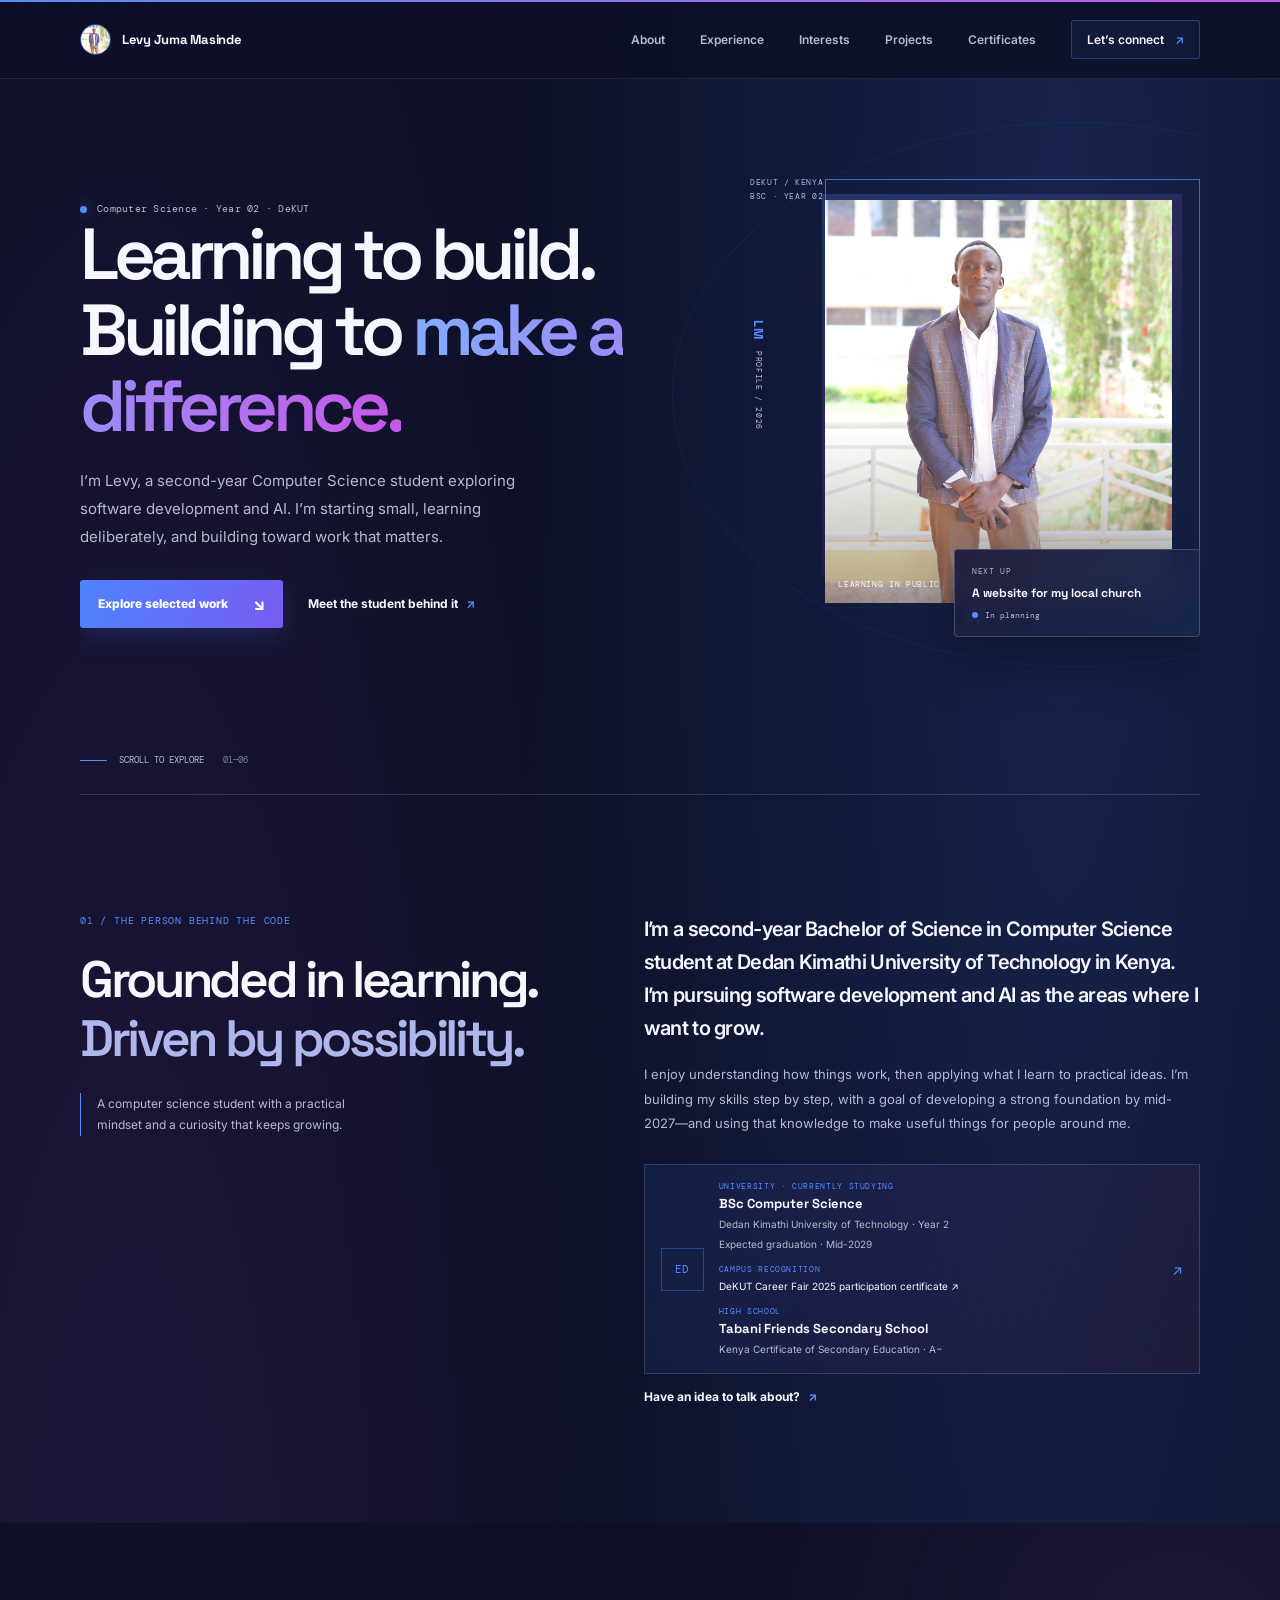
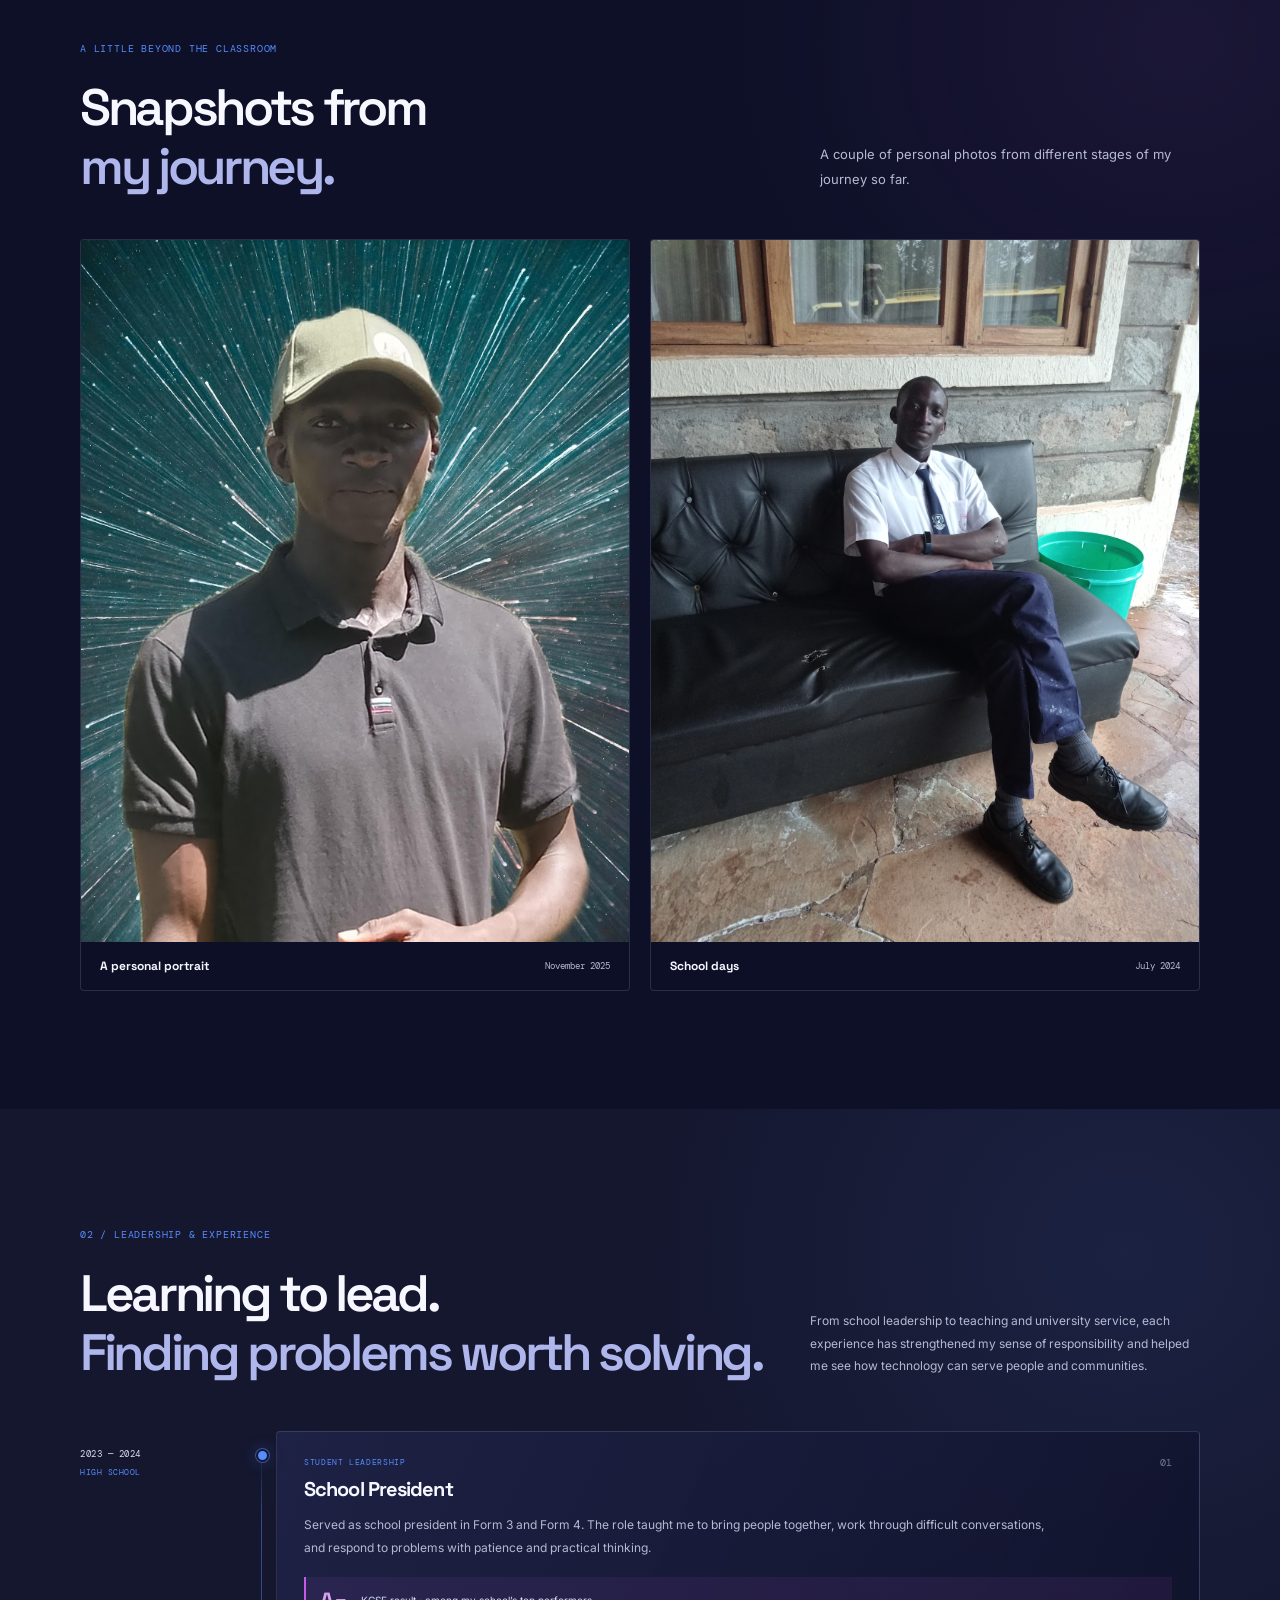
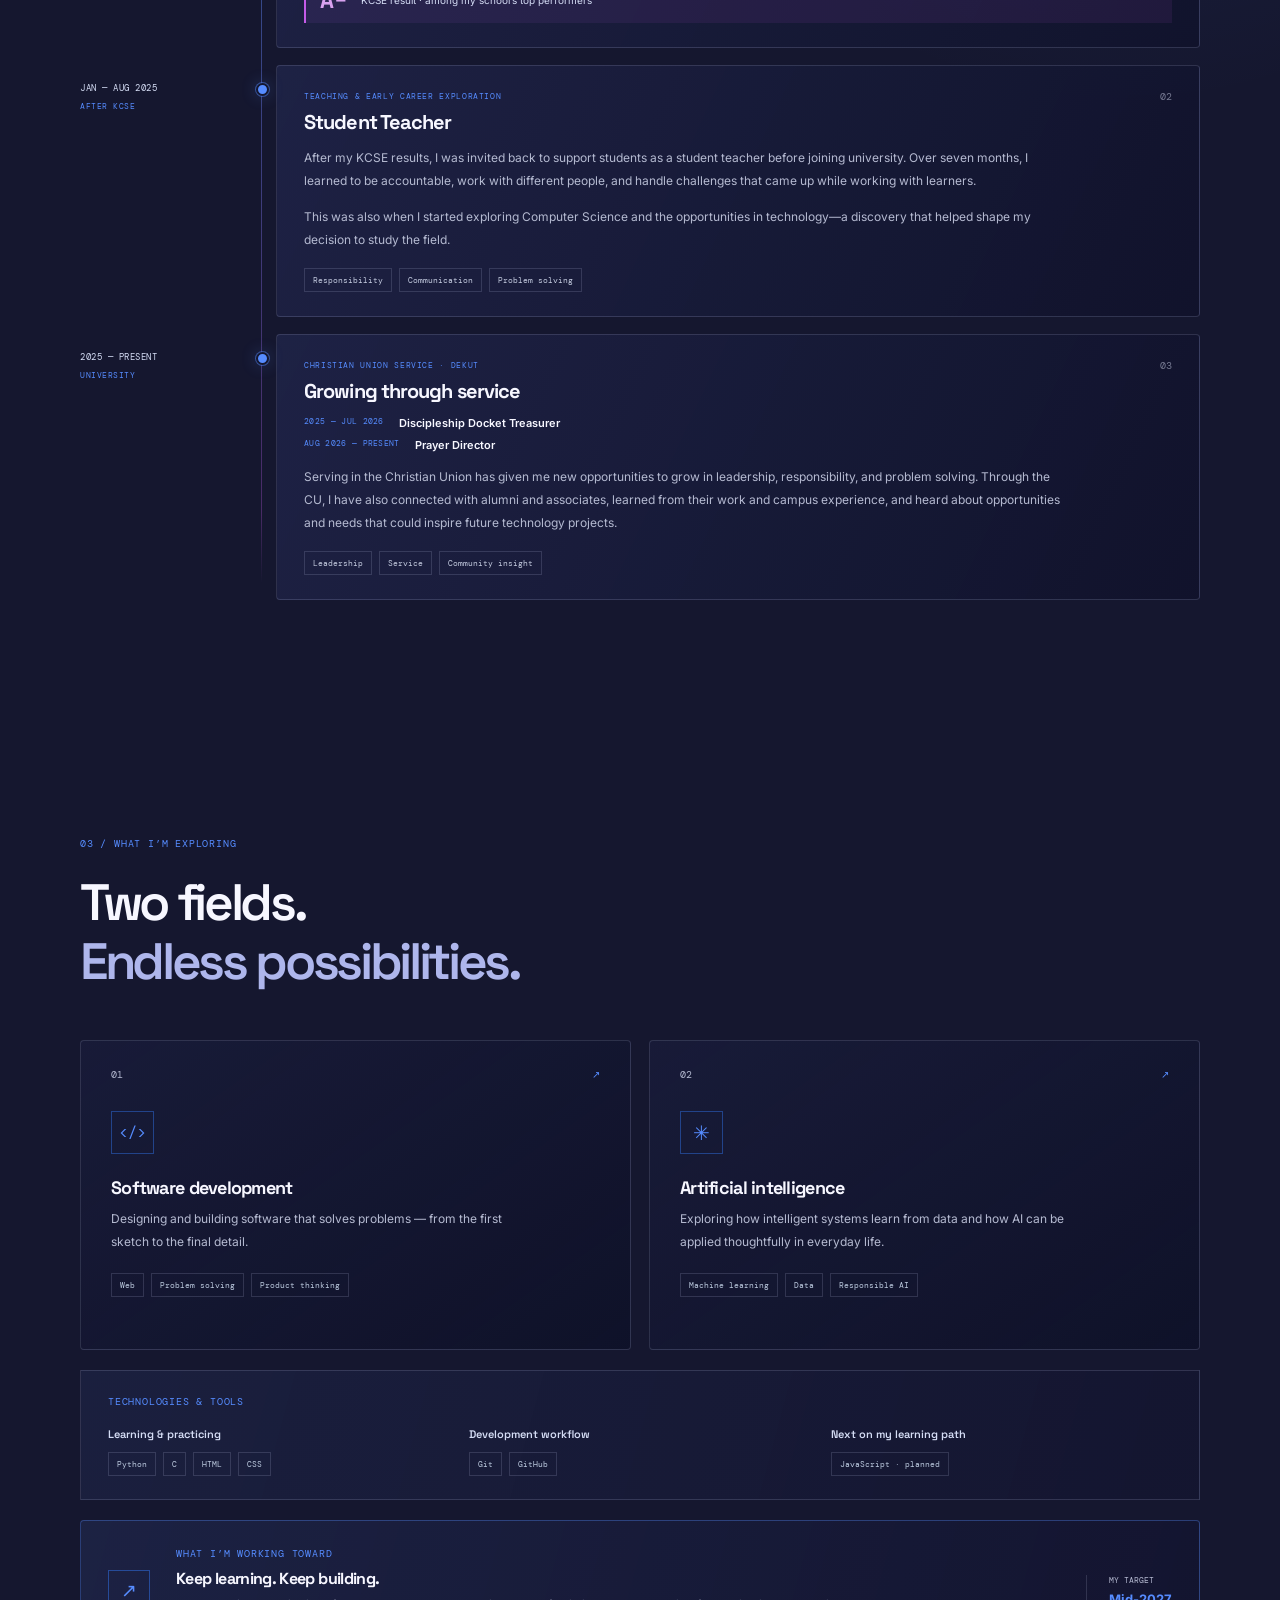
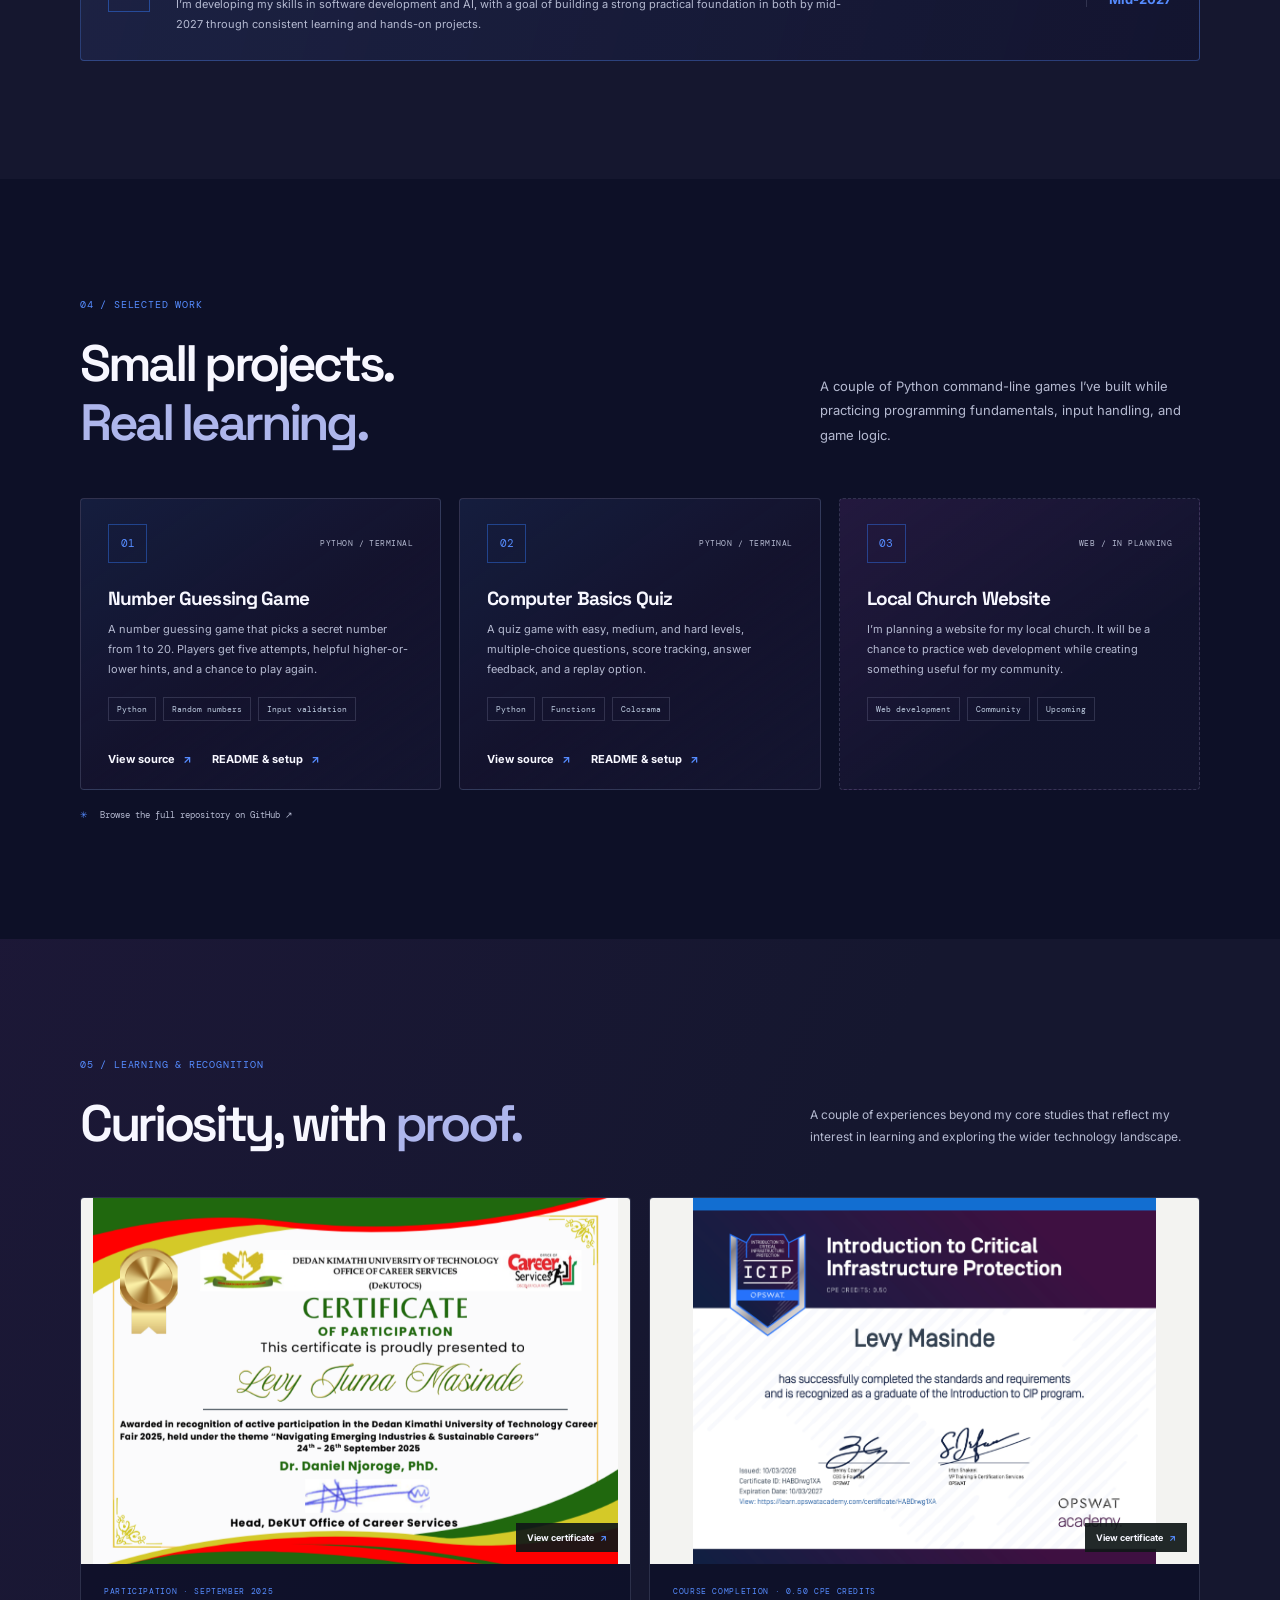
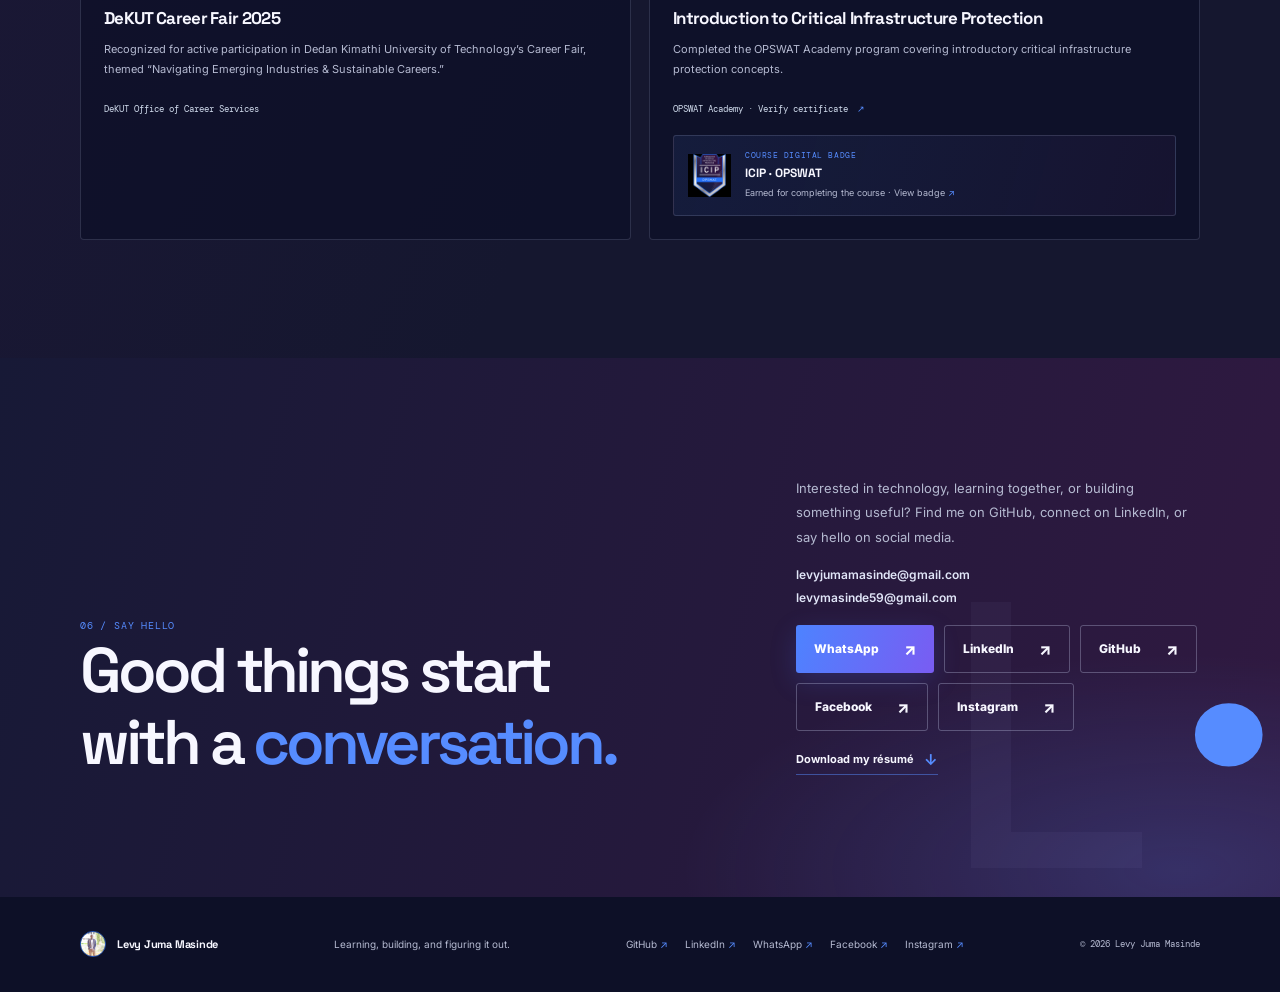
==== commit e349ae68: "Feature DeKUT Career Fair recognition in education" ====
--- a/index.html
+++ b/index.html
@@ -102,6 +102,15 @@
               <strong>BSc Computer Science</strong>
               <span>Dedan Kimathi University of Technology · Year 2</span>
               <span>Expected graduation · Mid-2029</span>
+              <span class="education-label">CAMPUS RECOGNITION</span>
+              <a
+                class="education-highlight"
+                href="assets/certificates/dekut-career-fair-2025.png"
+                target="_blank"
+                rel="noopener noreferrer"
+              >
+                DeKUT Career Fair 2025 participation certificate <span aria-hidden="true">↗</span>
+              </a>
               <span class="education-label">HIGH SCHOOL</span>
               <strong>Tabani Friends Secondary School</strong>
               <span>Kenya Certificate of Secondary Education · A−</span>
--- a/styles.css
+++ b/styles.css
@@ -616,6 +616,18 @@
   line-height: 1.6;
 }
 
+.education-highlight {
+  color: var(--text);
+  font-size: 10px;
+  line-height: 1.6;
+  text-decoration-color: rgba(86, 140, 255, 0.55);
+  text-underline-offset: 3px;
+}
+
+.education-highlight:hover {
+  color: var(--accent);
+}
+
 .education-card .education-label:not(:first-child) {
   margin-top: 8px;
 }
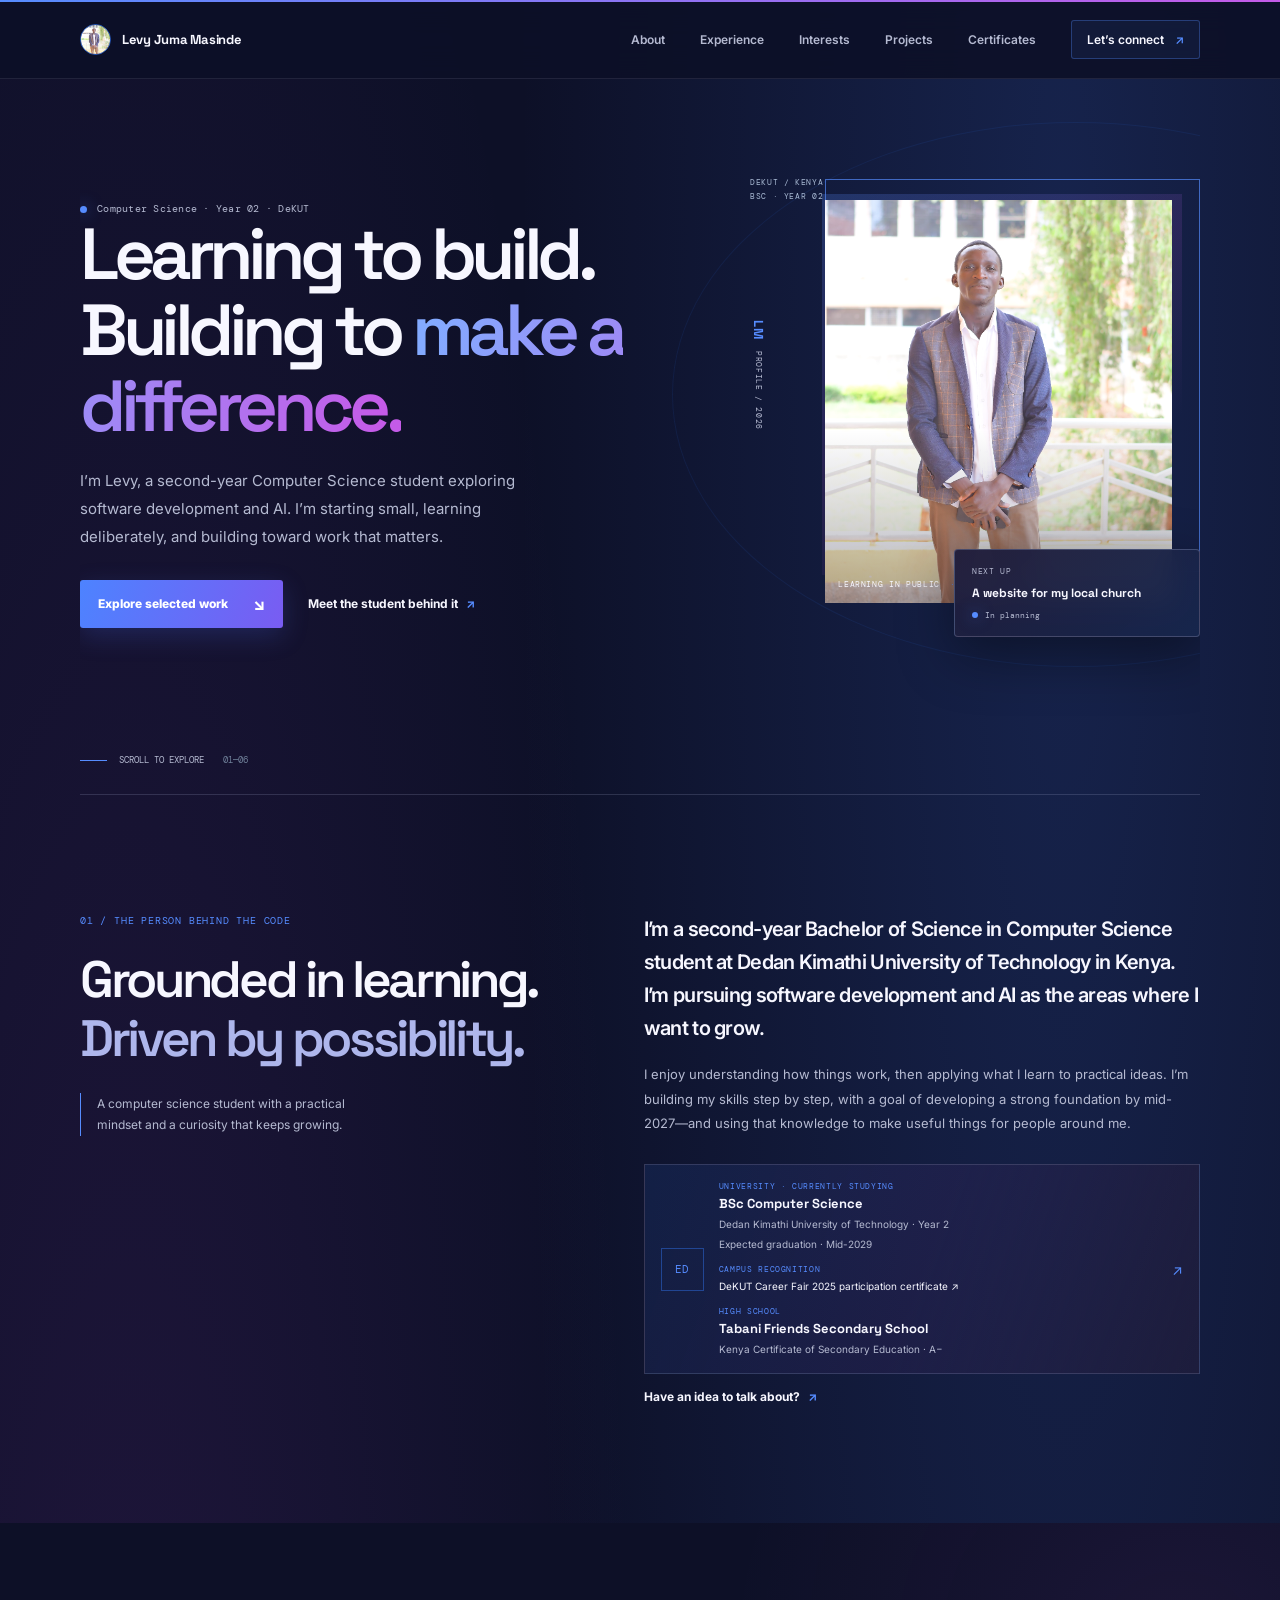
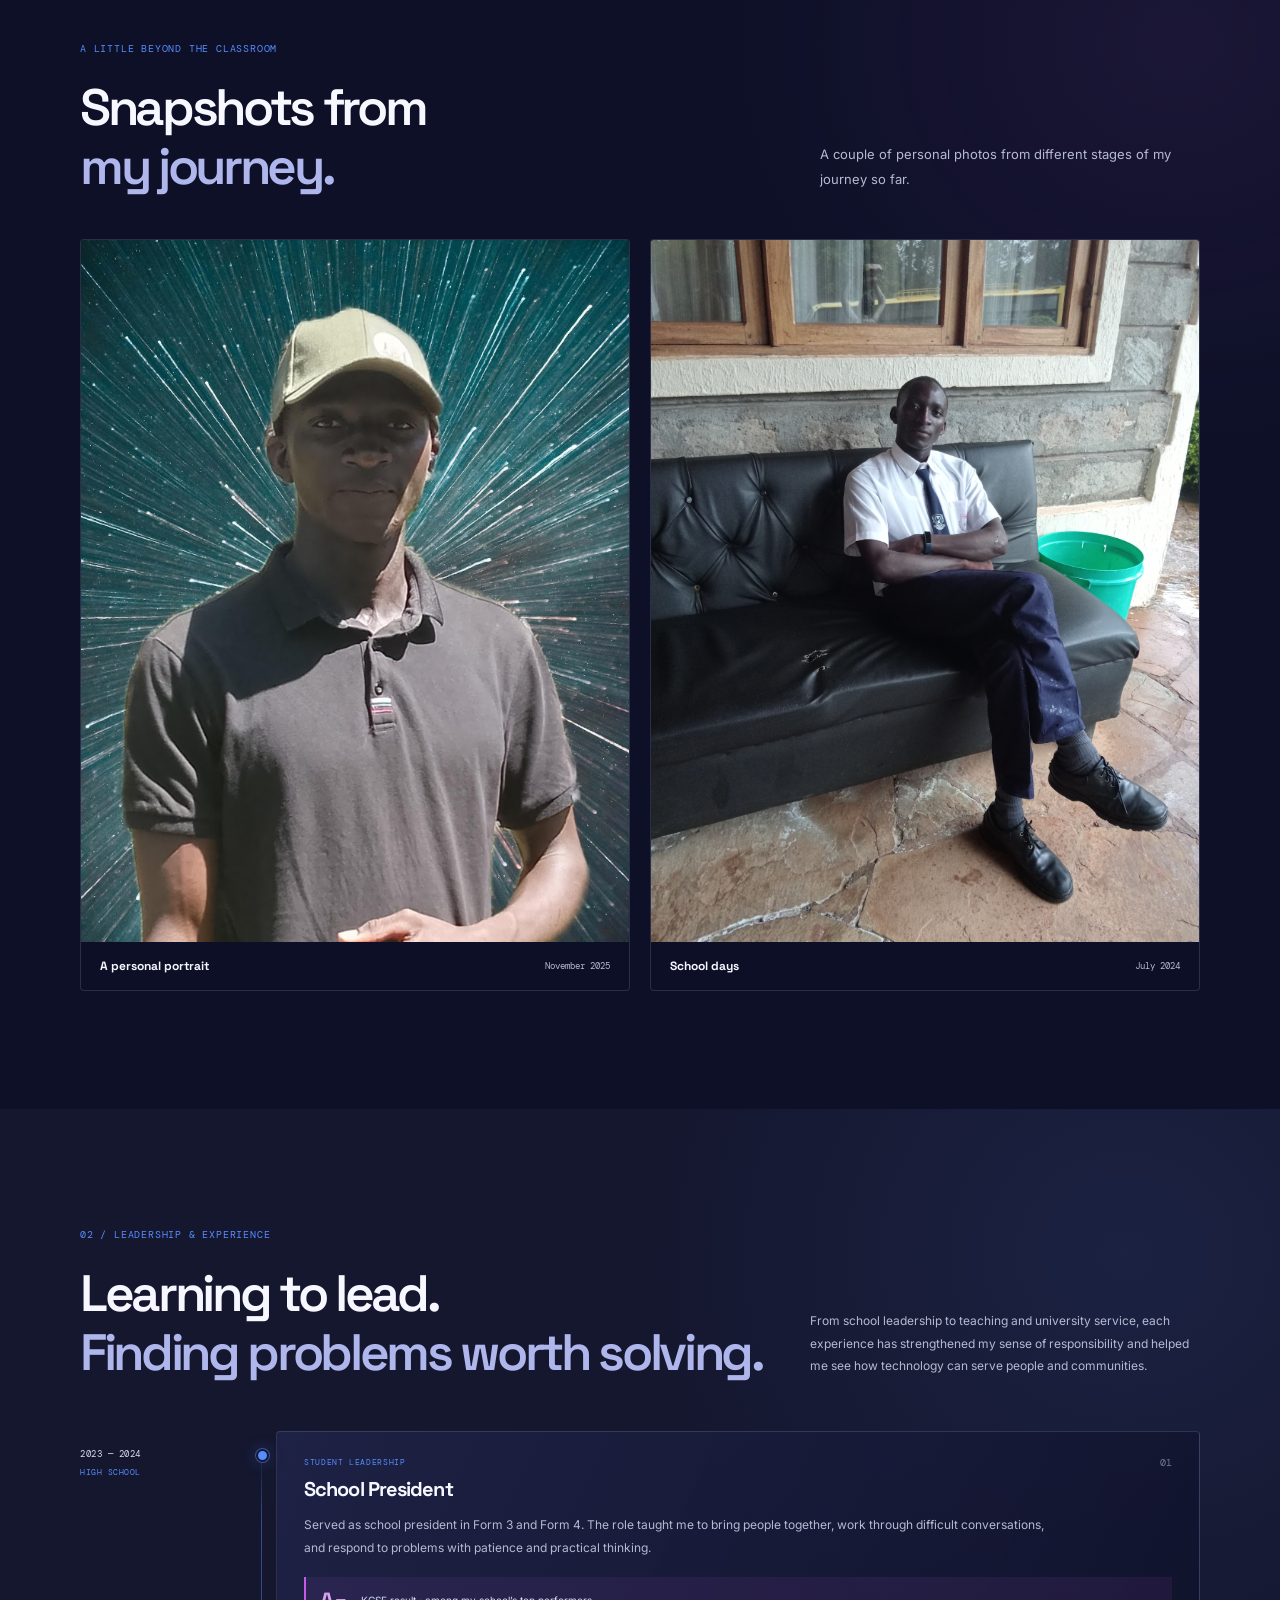
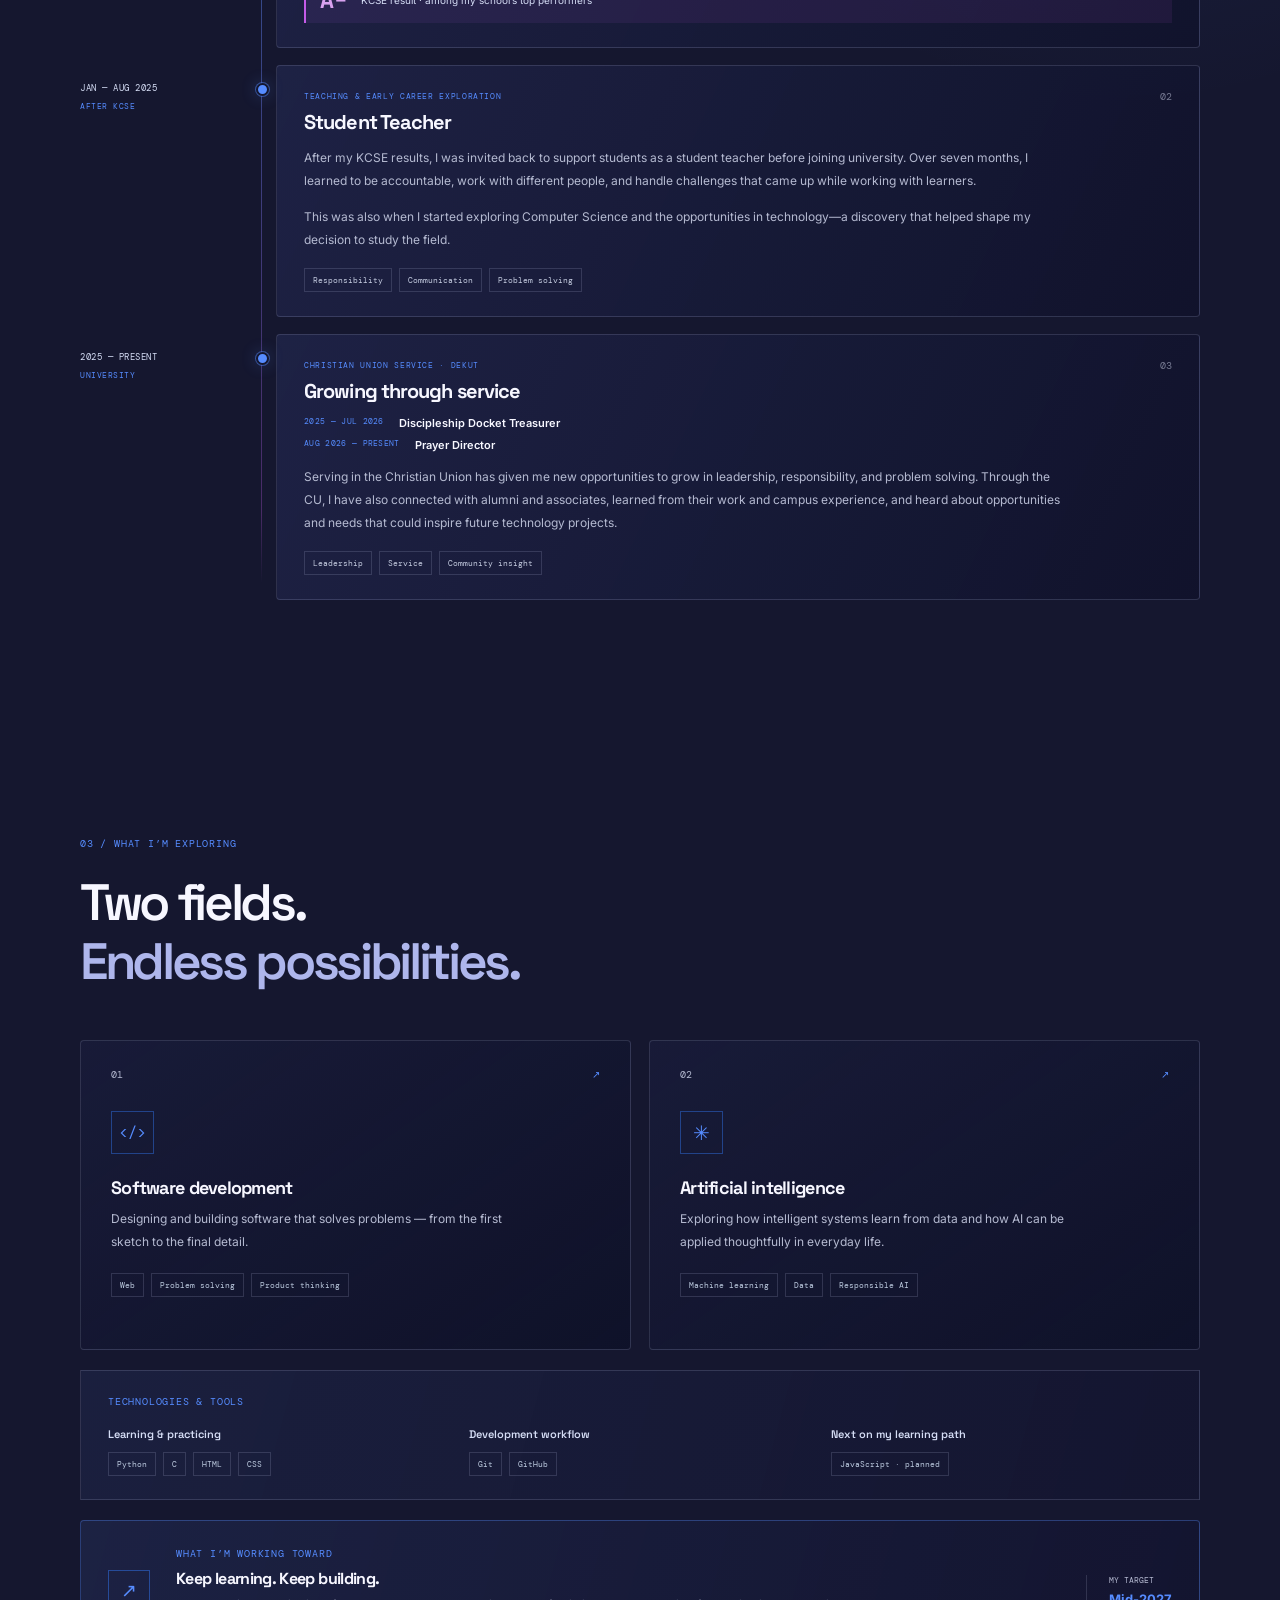
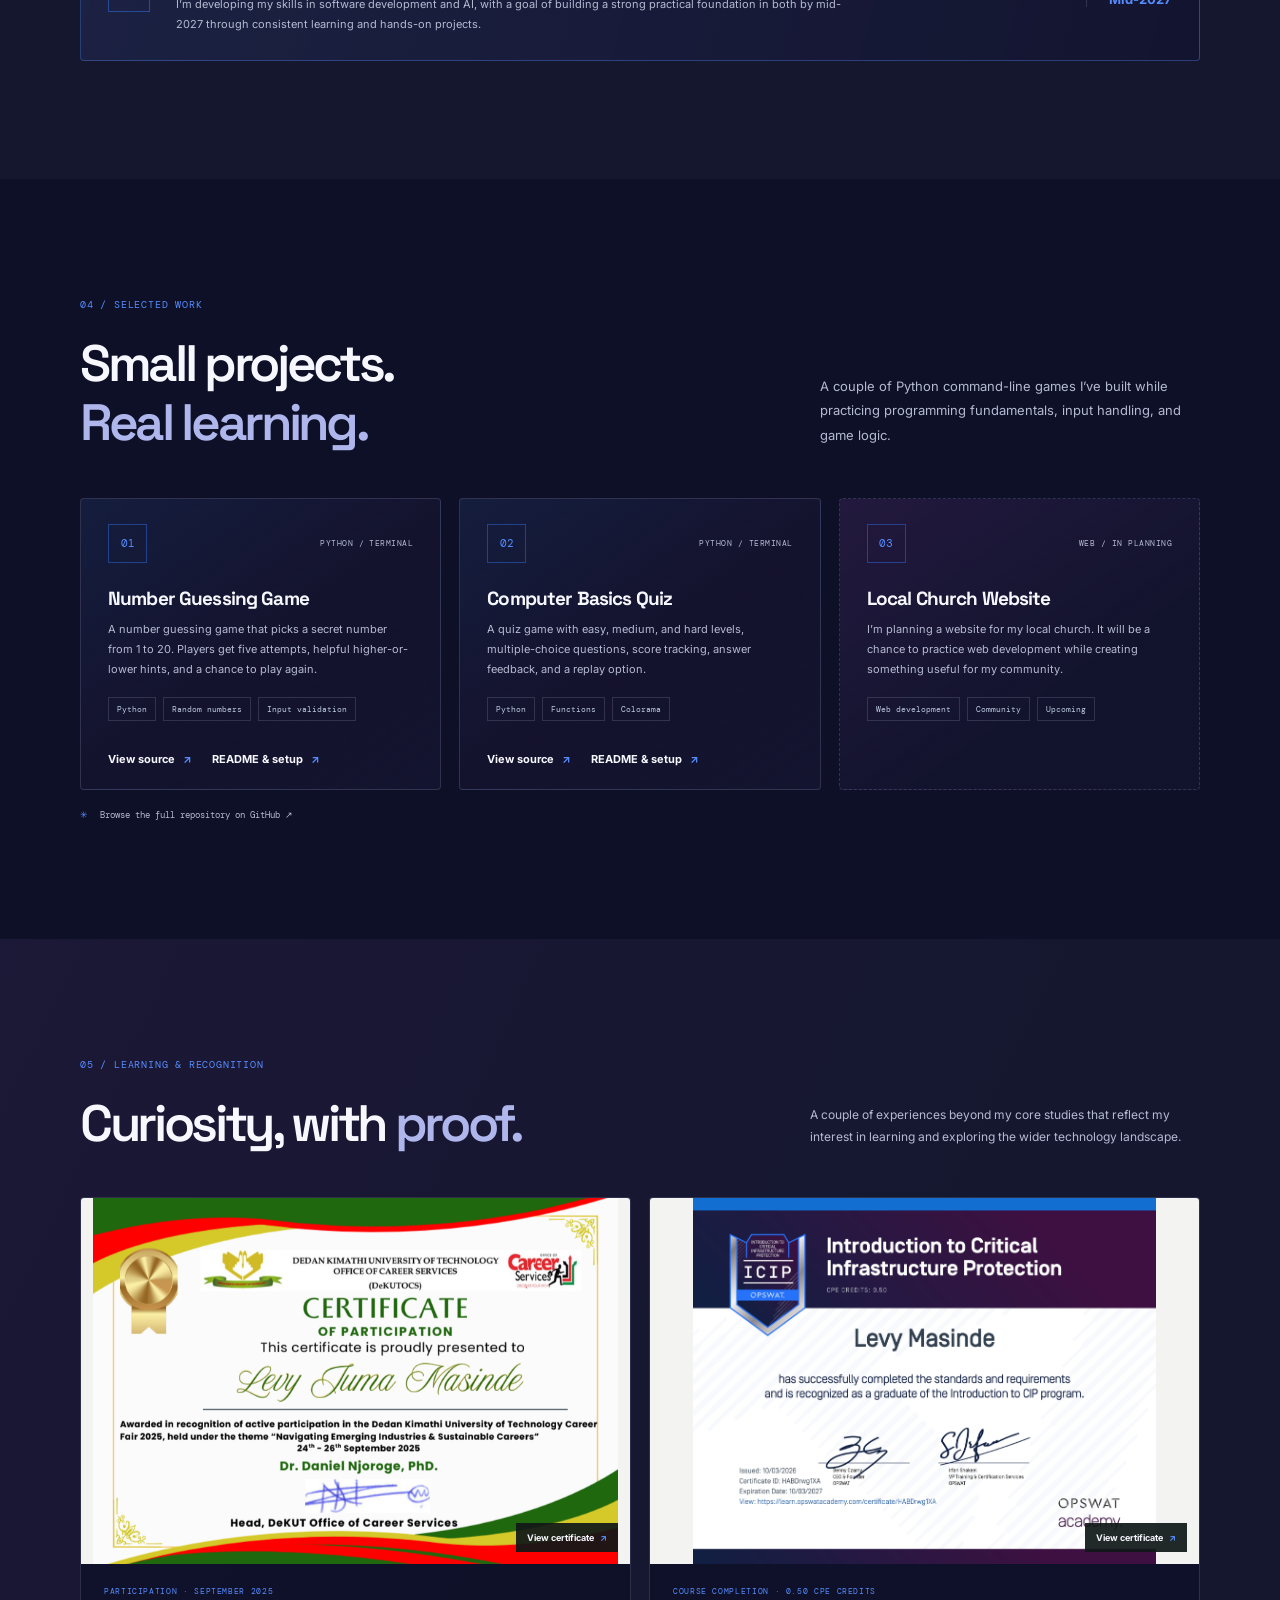
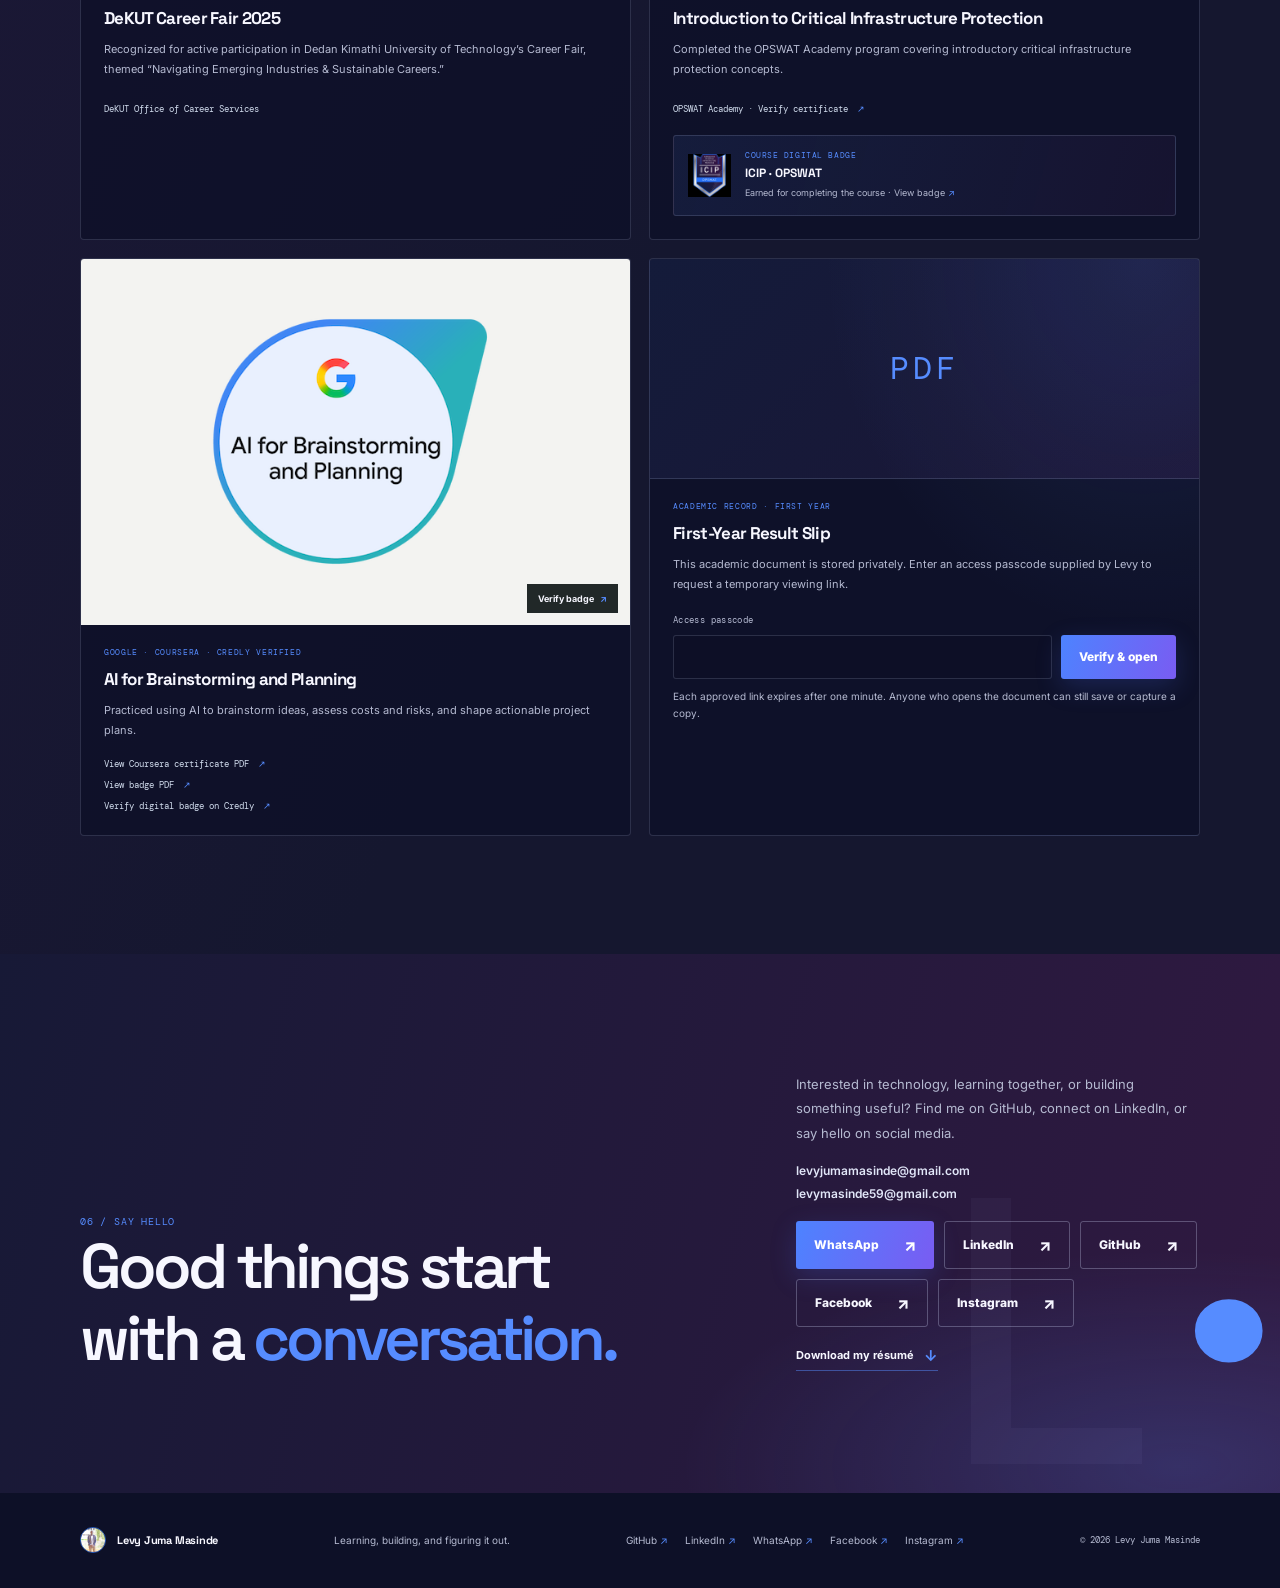
==== commit 543e9bf9: "Add Coursera credentials and gated result slip Publish the Coursera certificate and Credly badge on " ====
--- a/index.html
+++ b/index.html
@@ -473,6 +473,92 @@
                 </a>
               </div>
             </article>
+            <article class="certificate-card">
+              <a
+                class="certificate-image"
+                href="https://www.credly.com/badges/8c2d7a05-ddf4-4a90-a37f-0a80c422e8a1/public_url"
+                target="_blank"
+                rel="noopener noreferrer"
+                aria-label="Verify the Google AI for Brainstorming and Planning badge on Credly"
+              >
+                <img
+                  src="assets/certificates/google-ai-for-brainstorming-credly-badge.png"
+                  alt="Credly badge for Google AI for Brainstorming and Planning, issued by Coursera"
+                  loading="lazy"
+                />
+                <span class="certificate-open">Verify badge <span aria-hidden="true">↗</span></span>
+              </a>
+              <div class="certificate-details">
+                <p class="eyebrow">Google · Coursera · Credly verified</p>
+                <h3>AI for Brainstorming and Planning</h3>
+                <p>
+                  Practiced using AI to brainstorm ideas, assess costs and risks, and shape
+                  actionable project plans.
+                </p>
+                <div class="certificate-links">
+                  <a
+                    class="certificate-provider certificate-verify"
+                    href="assets/certificates/coursera-course-certificate.pdf"
+                    target="_blank"
+                    rel="noopener noreferrer"
+                  >View Coursera certificate PDF <span aria-hidden="true">↗</span></a>
+                  <a
+                    class="certificate-provider certificate-verify"
+                    href="assets/certificates/google-ai-for-brainstorming-credly-badge.pdf"
+                    target="_blank"
+                    rel="noopener noreferrer"
+                  >View badge PDF <span aria-hidden="true">↗</span></a>
+                  <a
+                    class="certificate-provider certificate-verify"
+                    href="https://www.credly.com/badges/8c2d7a05-ddf4-4a90-a37f-0a80c422e8a1/public_url"
+                    target="_blank"
+                    rel="noopener noreferrer"
+                  >Verify digital badge on Credly <span aria-hidden="true">↗</span></a>
+                </div>
+              </div>
+            </article>
+            <article class="certificate-card protected-document-card">
+              <div class="protected-document-icon" aria-hidden="true">PDF</div>
+              <div class="certificate-details">
+                <p class="eyebrow">Academic record · First year</p>
+                <h3>First-Year Result Slip</h3>
+                <p>
+                  This academic document is stored privately. Enter an access passcode supplied
+                  by Levy to request a temporary viewing link.
+                </p>
+                <form class="document-access-form" id="result-slip-form">
+                  <label for="result-slip-passcode">Access passcode</label>
+                  <div class="document-access-controls">
+                    <input
+                      id="result-slip-passcode"
+                      name="passcode"
+                      type="password"
+                      minlength="32"
+                      maxlength="128"
+                      autocomplete="off"
+                      autocapitalize="off"
+                      spellcheck="false"
+                      required
+                      aria-describedby="result-slip-help result-slip-status"
+                    />
+                    <button class="button button-primary" type="submit">Verify &amp; open</button>
+                  </div>
+                  <p class="document-access-help" id="result-slip-help">
+                    Each approved link expires after one minute. Anyone who opens the document
+                    can still save or capture a copy.
+                  </p>
+                  <p class="document-access-status" id="result-slip-status" role="status" aria-live="polite"></p>
+                  <a
+                    class="document-access-link"
+                    id="result-slip-link"
+                    href="#"
+                    target="_blank"
+                    rel="noopener noreferrer"
+                    hidden
+                  >Open result slip <span aria-hidden="true">↗</span></a>
+                </form>
+              </div>
+            </article>
           </div>
         </div>
       </section>
--- a/styles.css
+++ b/styles.css
@@ -1265,6 +1265,26 @@
   box-shadow: 0 16px 42px rgba(4, 7, 24, 0.28);
 }
 
+.protected-document-card {
+  display: flex;
+  flex-direction: column;
+  background:
+    radial-gradient(ellipse at 90% 0%, rgba(86, 140, 255, 0.12), transparent 20rem),
+    rgba(13, 16, 39, 0.72);
+}
+
+.protected-document-icon {
+  display: grid;
+  min-height: 220px;
+  place-items: center;
+  border-bottom: 1px solid var(--line);
+  background: linear-gradient(135deg, rgba(86, 140, 255, 0.08), rgba(196, 91, 232, 0.07));
+  color: var(--accent);
+  font-family: var(--mono);
+  font-size: 32px;
+  letter-spacing: 0.12em;
+}
+
 .certificate-image {
   position: relative;
   display: block;
@@ -1279,6 +1299,13 @@
   height: 100%;
   object-fit: contain;
   transition: transform 220ms ease;
+}
+
+.certificate-links {
+  display: grid;
+  justify-items: start;
+  gap: 9px;
+  margin-top: 17px;
 }
 
 .certificate-image:hover img {
@@ -1387,6 +1414,86 @@
 
 .certificate-badge-copy > span:last-child span {
   color: var(--accent);
+}
+
+.document-access-form {
+  display: grid;
+  gap: 9px;
+  margin-top: 19px;
+}
+
+.document-access-form label {
+  color: var(--muted);
+  font-family: var(--mono);
+  font-size: 9px;
+  letter-spacing: 0.04em;
+}
+
+.document-access-controls {
+  display: flex;
+  flex-wrap: wrap;
+  gap: 9px;
+}
+
+.document-access-controls input {
+  min-width: 0;
+  min-height: 44px;
+  flex: 1 1 170px;
+  padding: 0 12px;
+  border: 1px solid var(--line);
+  border-radius: 3px;
+  background: rgba(13, 16, 39, 0.86);
+  color: var(--text);
+  font: 12px var(--mono);
+}
+
+.document-access-controls input:focus-visible {
+  outline: 2px solid var(--accent);
+  outline-offset: 3px;
+}
+
+.document-access-controls button {
+  min-height: 44px;
+  gap: 10px;
+  border: 0;
+  cursor: pointer;
+  font-family: var(--sans);
+}
+
+.document-access-controls button:disabled {
+  cursor: wait;
+  opacity: 0.65;
+}
+
+.document-access-help,
+.document-access-status {
+  margin: 0;
+  color: var(--muted);
+  font-size: 10px;
+  line-height: 1.7;
+}
+
+.document-access-status:not(:empty) {
+  color: #d5ddf5;
+}
+
+.document-access-link {
+  justify-self: start;
+  color: var(--text);
+  font-size: 11px;
+  font-weight: 700;
+  text-decoration: underline;
+  text-decoration-color: rgba(86, 140, 255, 0.55);
+  text-underline-offset: 4px;
+}
+
+.document-access-link span {
+  padding-left: 4px;
+  color: var(--accent);
+}
+
+.document-access-link[hidden] {
+  display: none;
 }
 
 .contact {
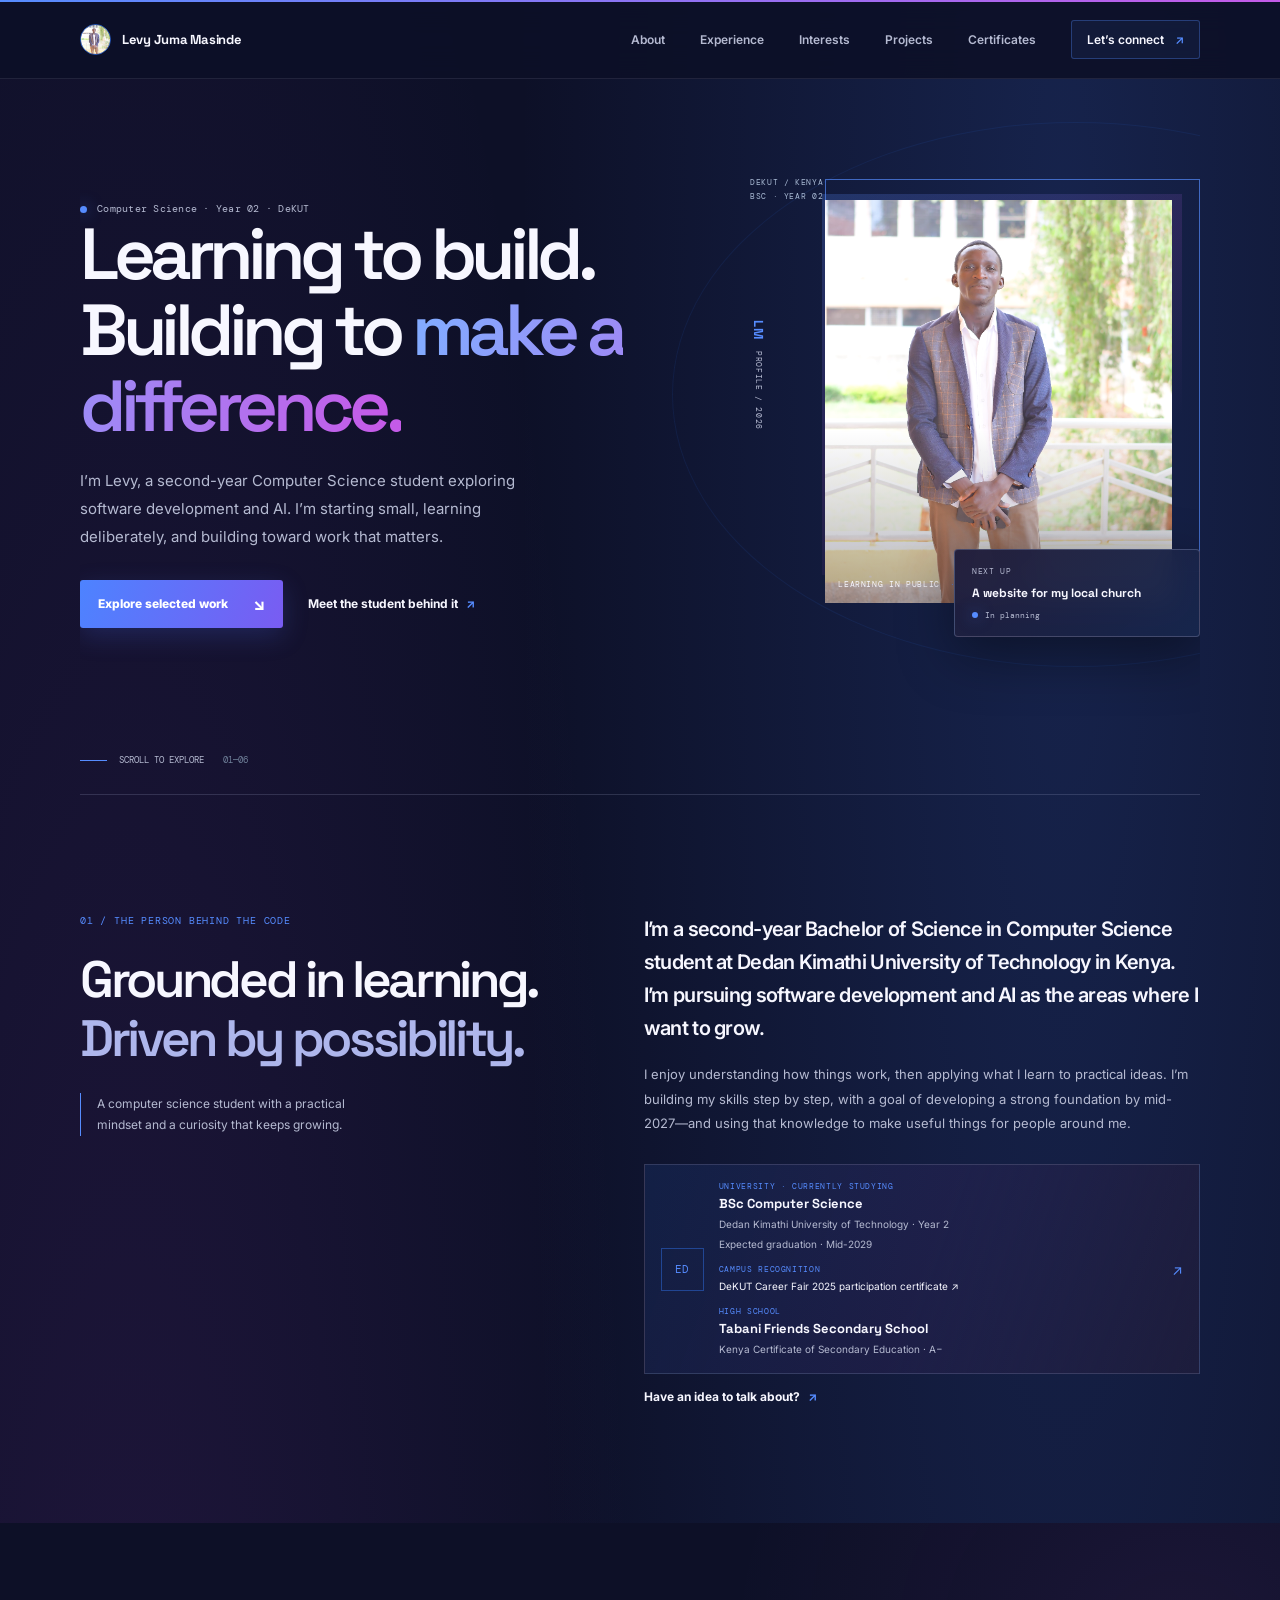
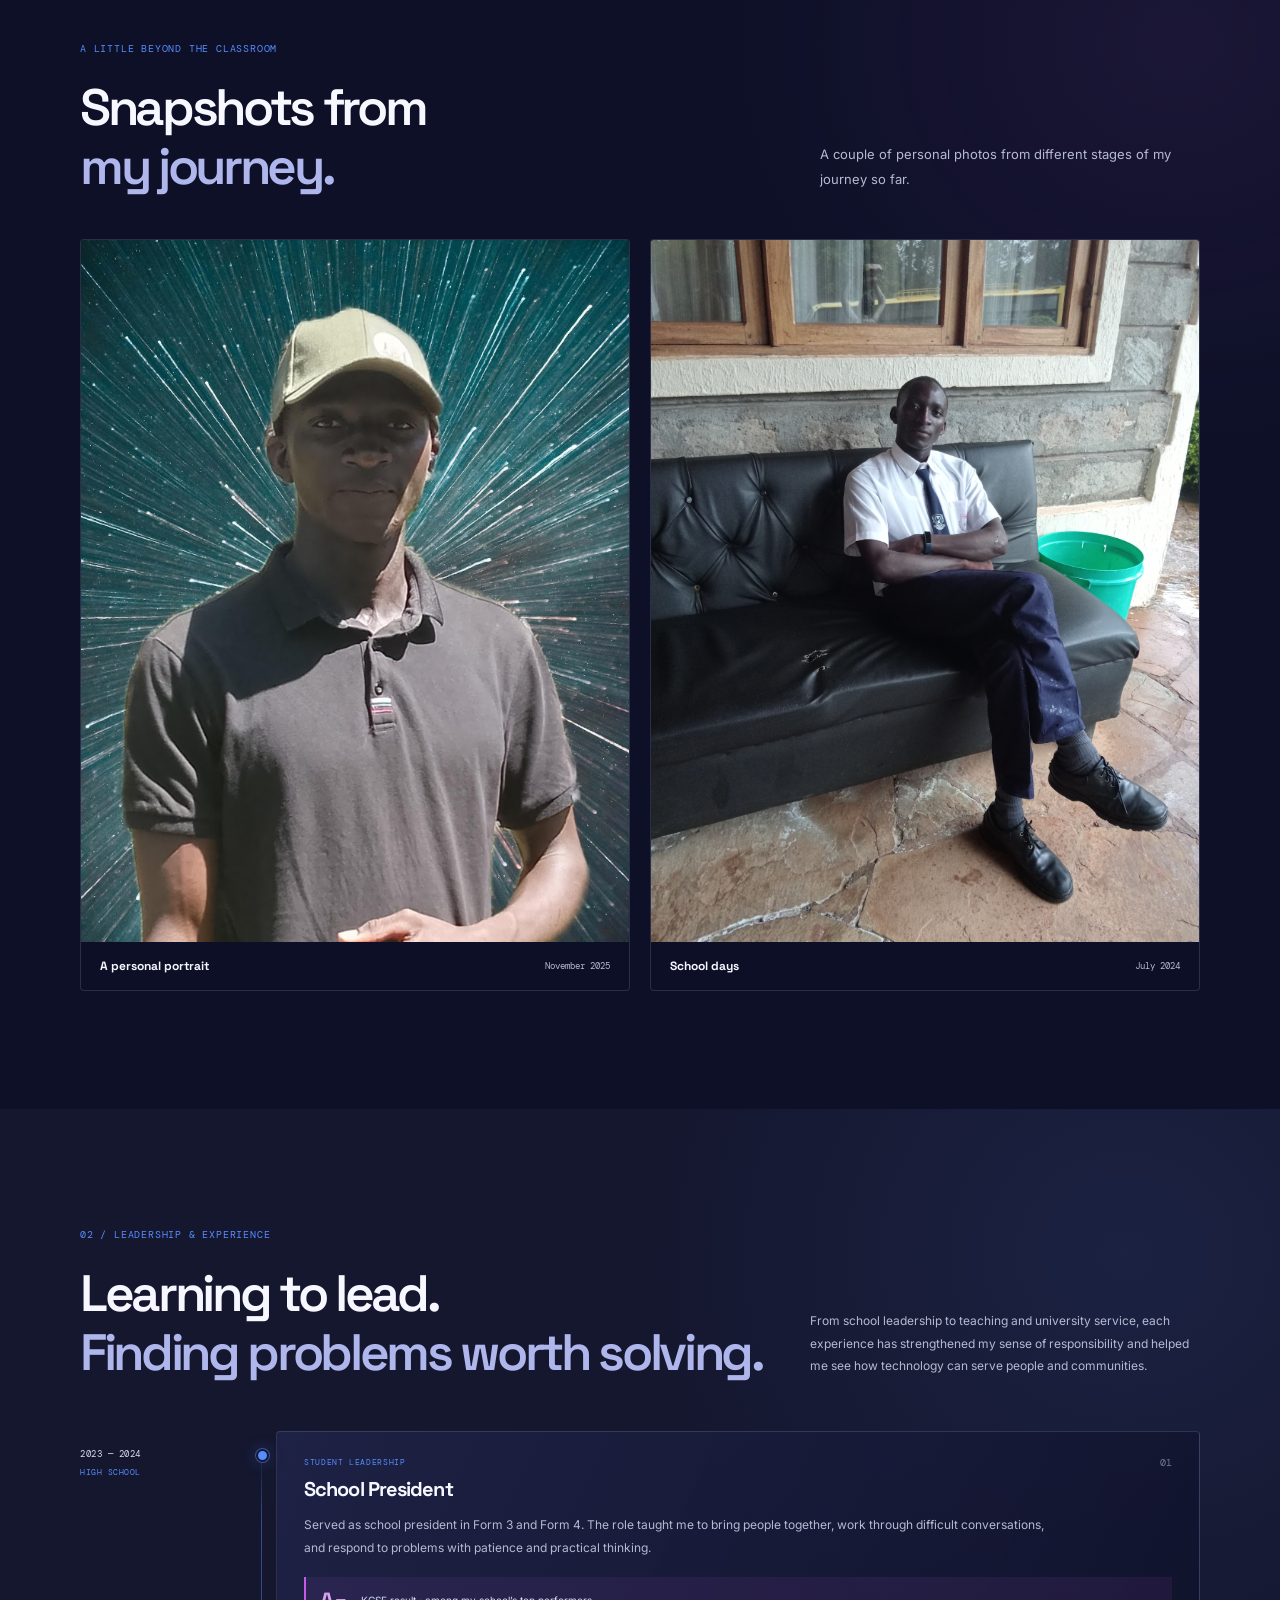
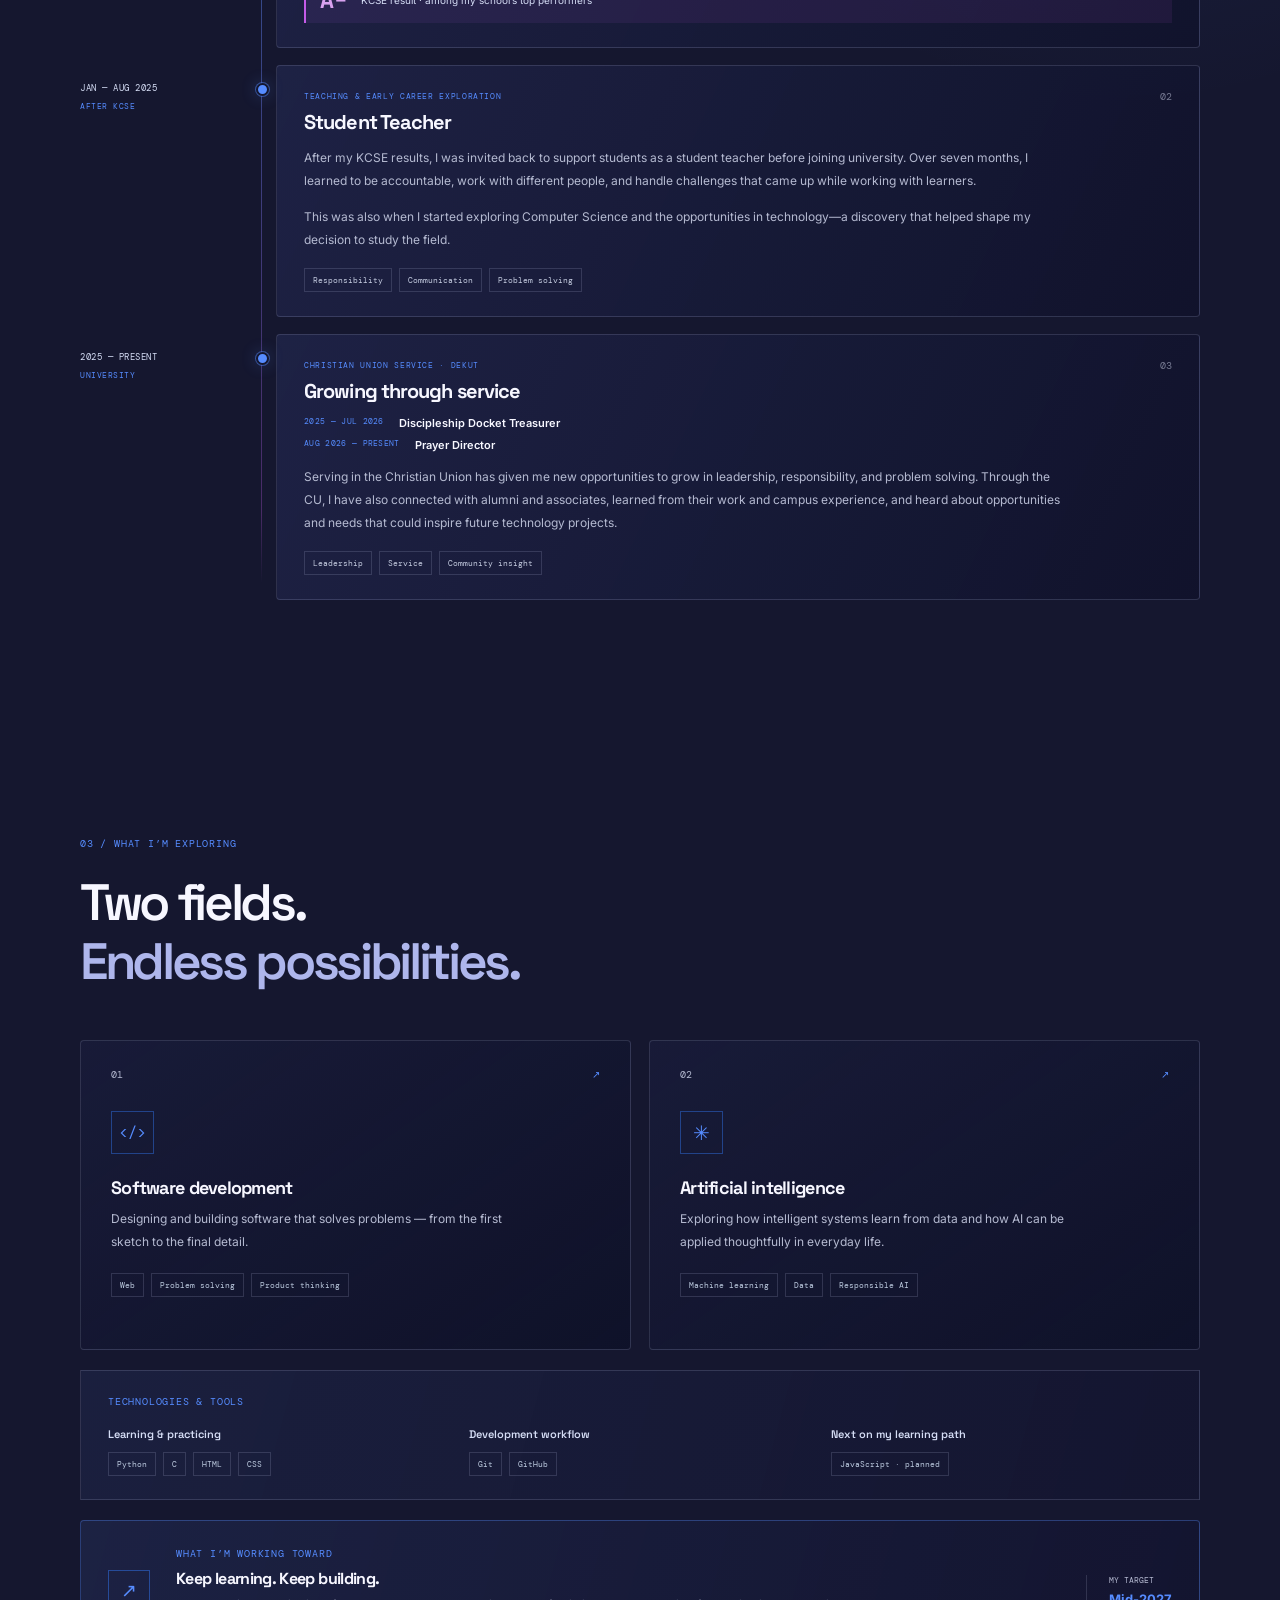
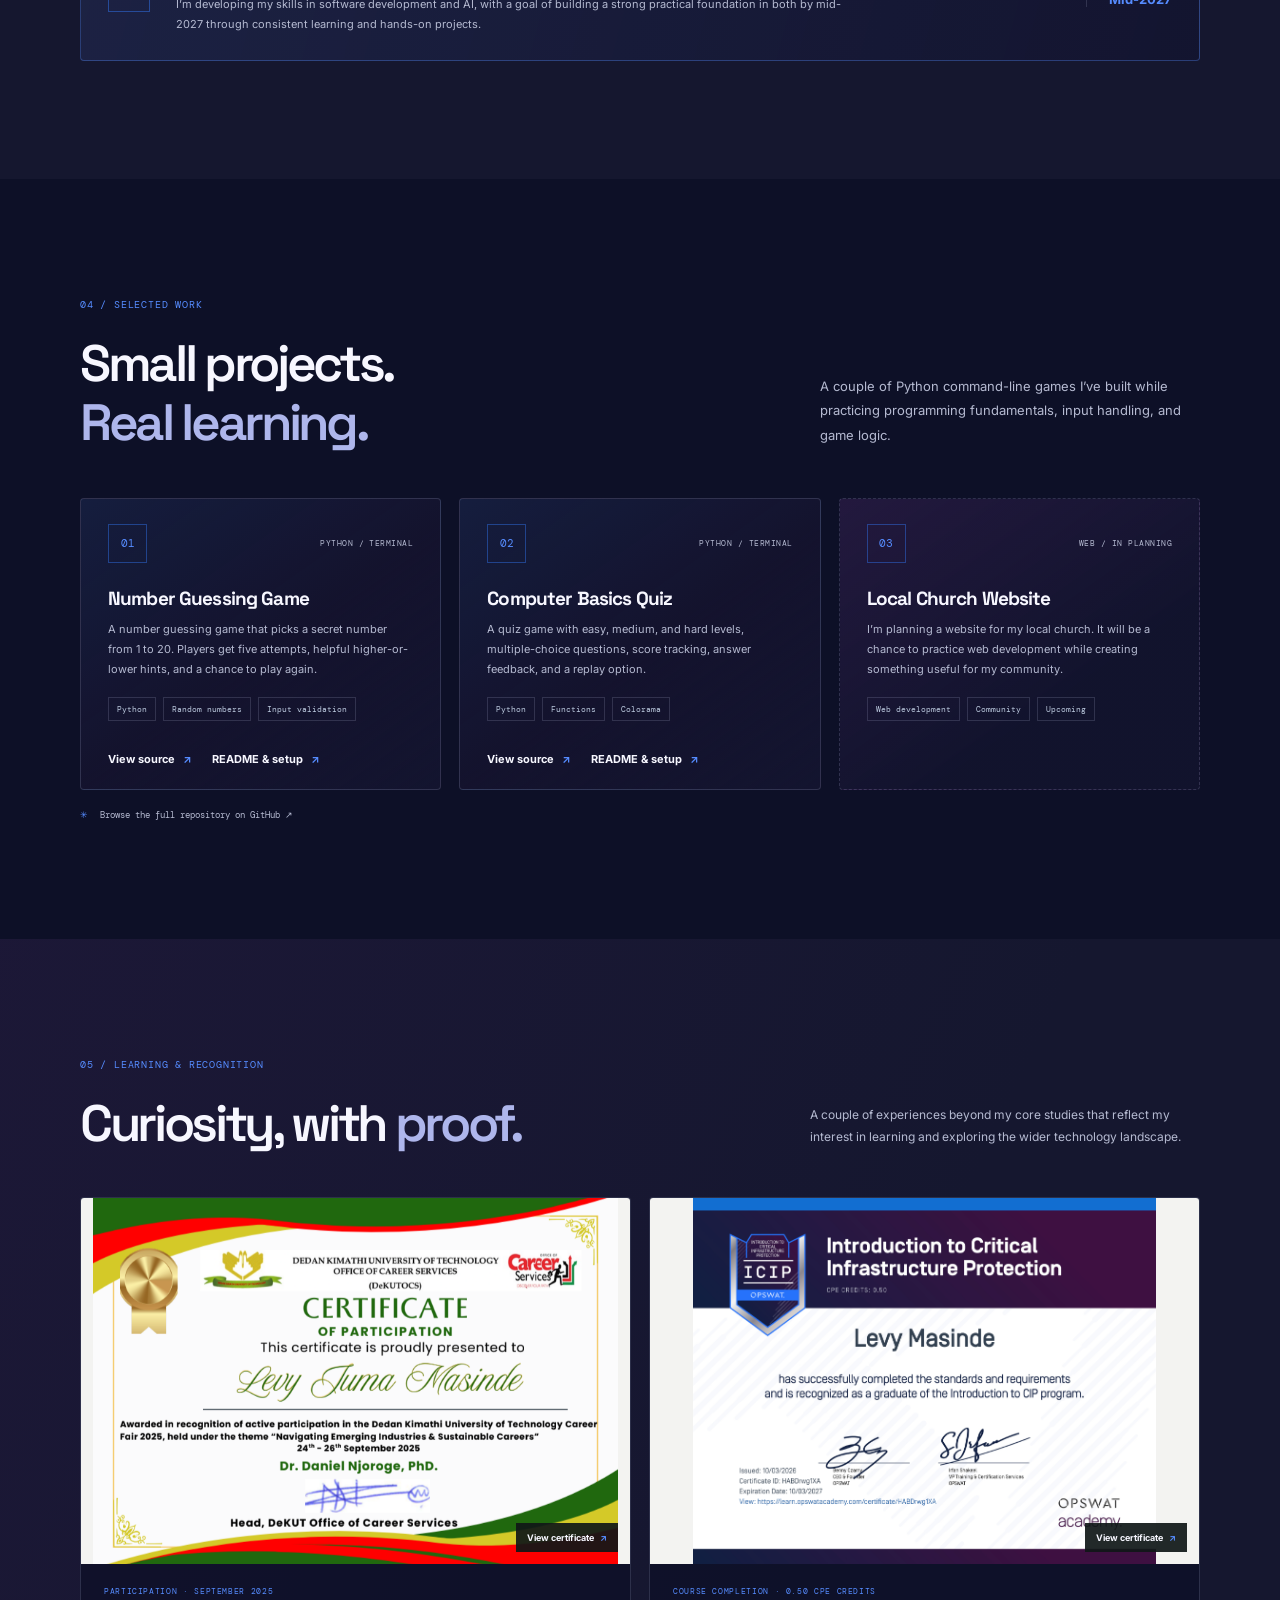
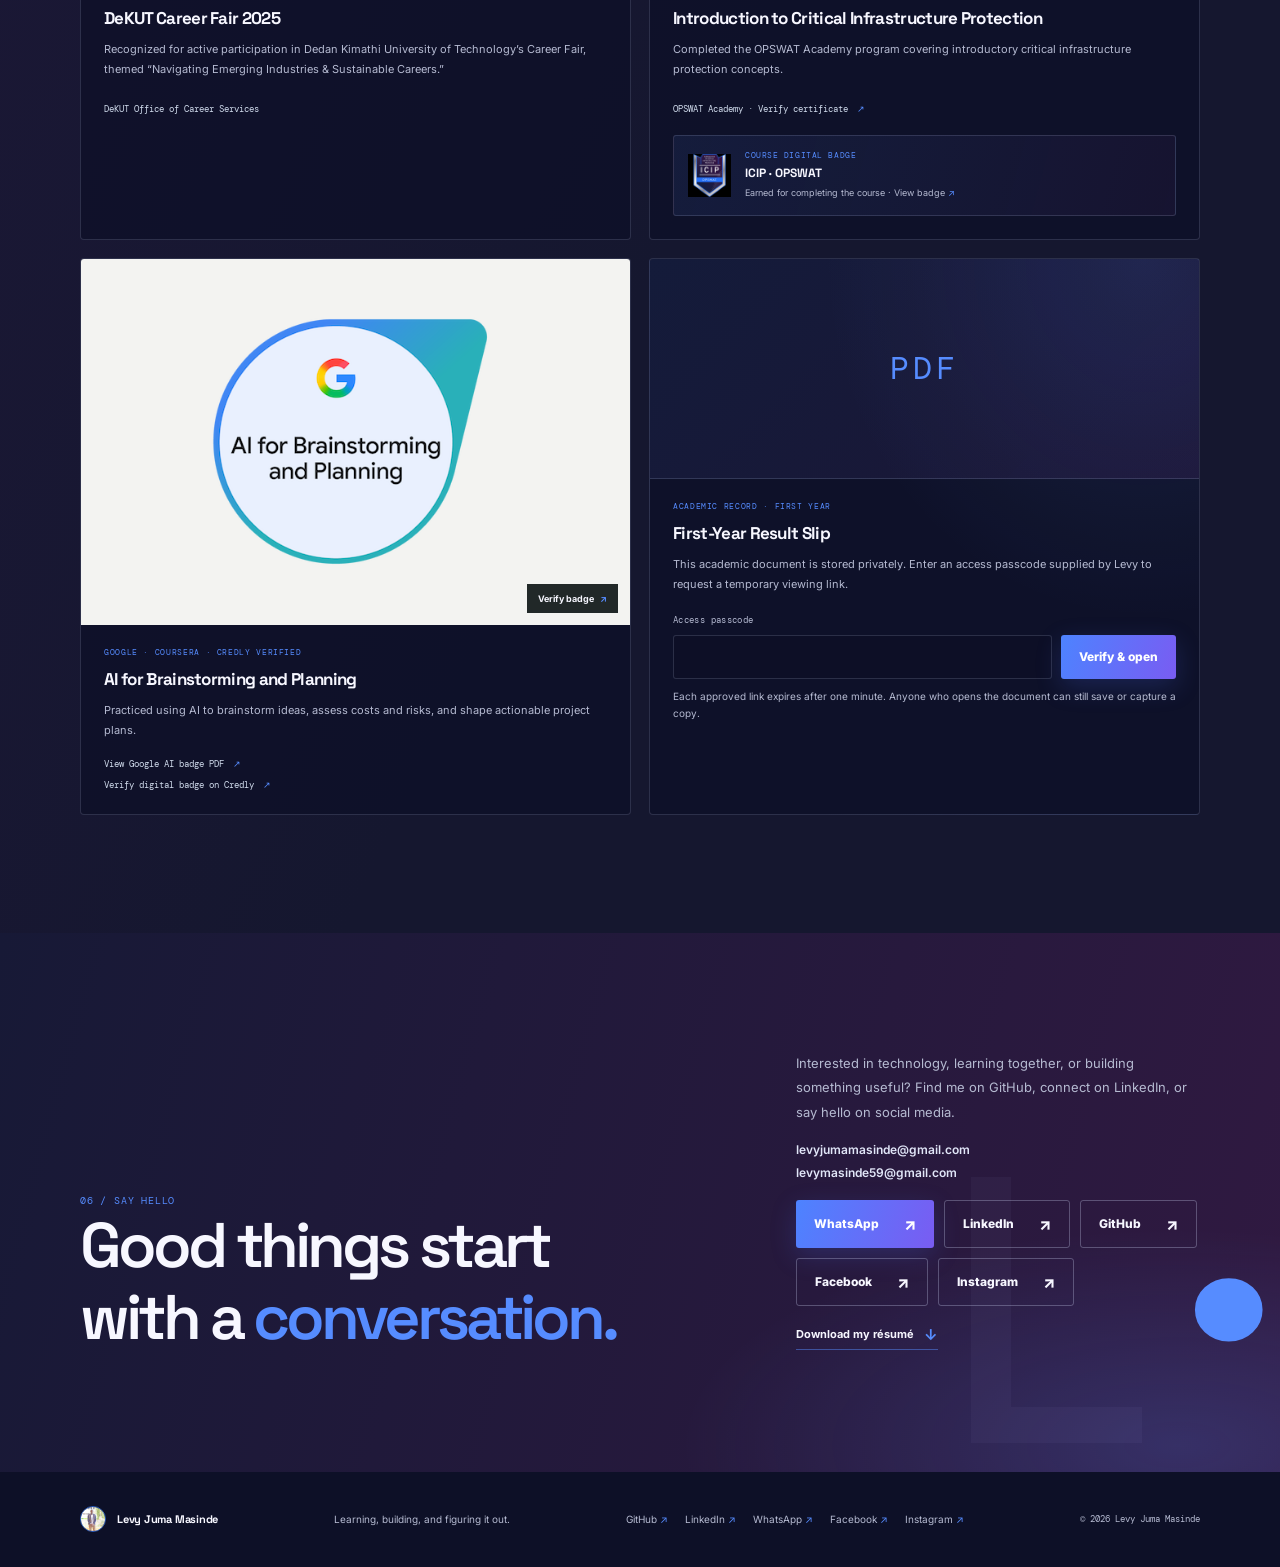
==== commit 0d820fc6: "Correct Google AI badge PDF link Remove the unrelated Coursera certificate PDF from the Google AI ba" ====
--- a/index.html
+++ b/index.html
@@ -498,16 +498,10 @@
                 <div class="certificate-links">
                   <a
                     class="certificate-provider certificate-verify"
-                    href="assets/certificates/coursera-course-certificate.pdf"
-                    target="_blank"
-                    rel="noopener noreferrer"
-                  >View Coursera certificate PDF <span aria-hidden="true">↗</span></a>
-                  <a
-                    class="certificate-provider certificate-verify"
                     href="assets/certificates/google-ai-for-brainstorming-credly-badge.pdf"
                     target="_blank"
                     rel="noopener noreferrer"
-                  >View badge PDF <span aria-hidden="true">↗</span></a>
+                  >View Google AI badge PDF <span aria-hidden="true">↗</span></a>
                   <a
                     class="certificate-provider certificate-verify"
                     href="https://www.credly.com/badges/8c2d7a05-ddf4-4a90-a37f-0a80c422e8a1/public_url"
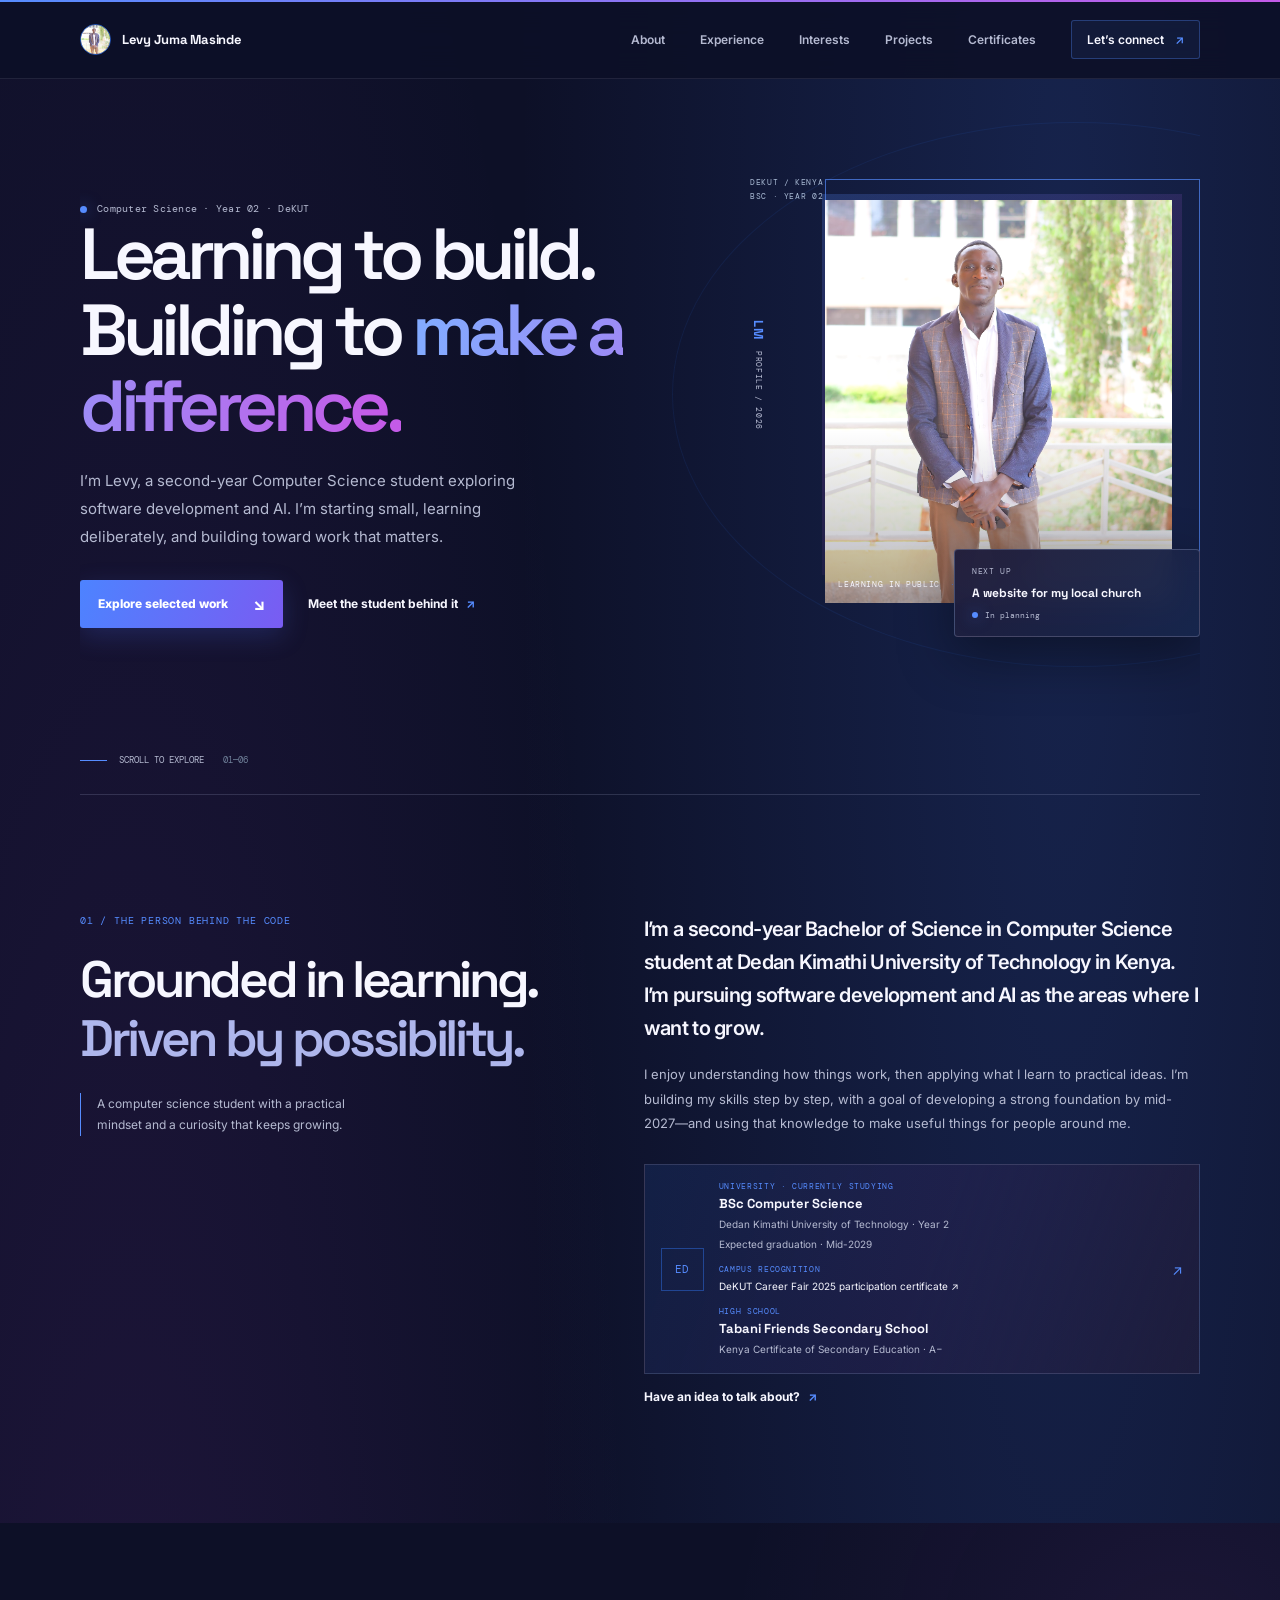
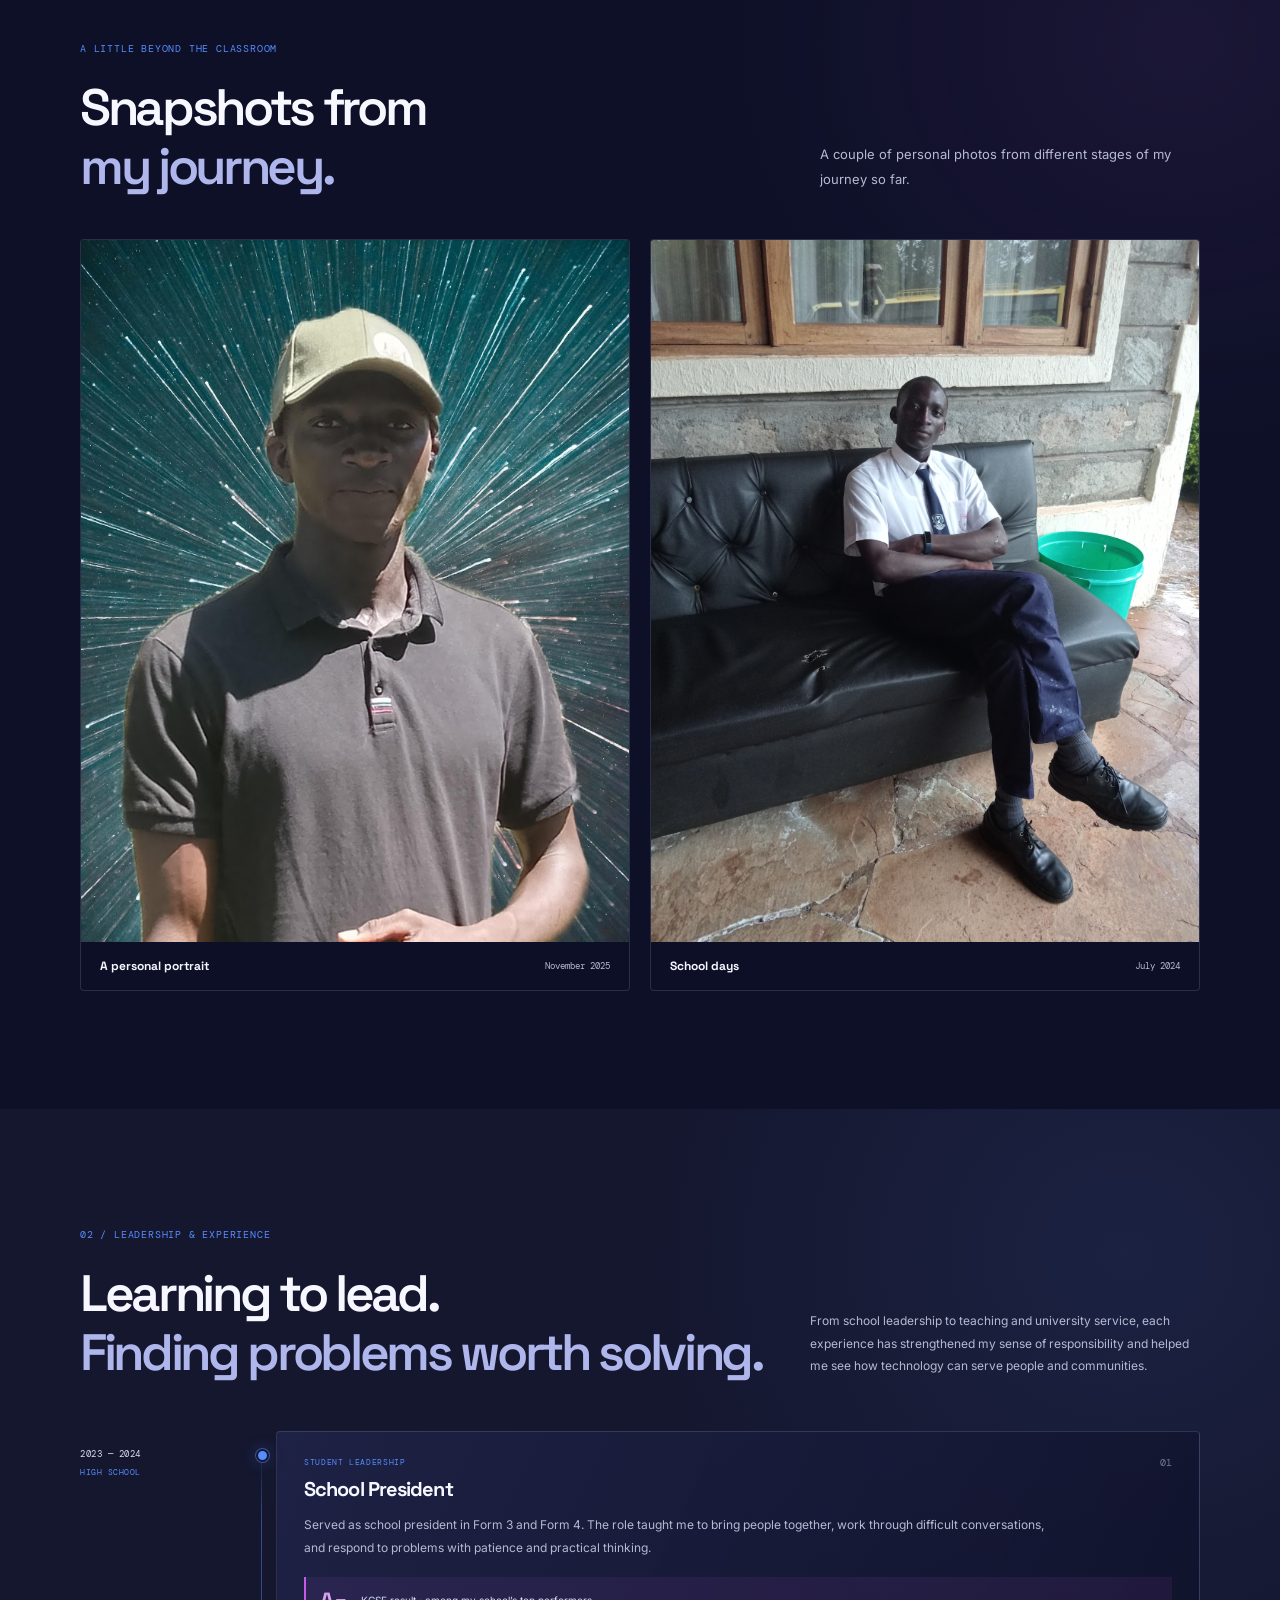
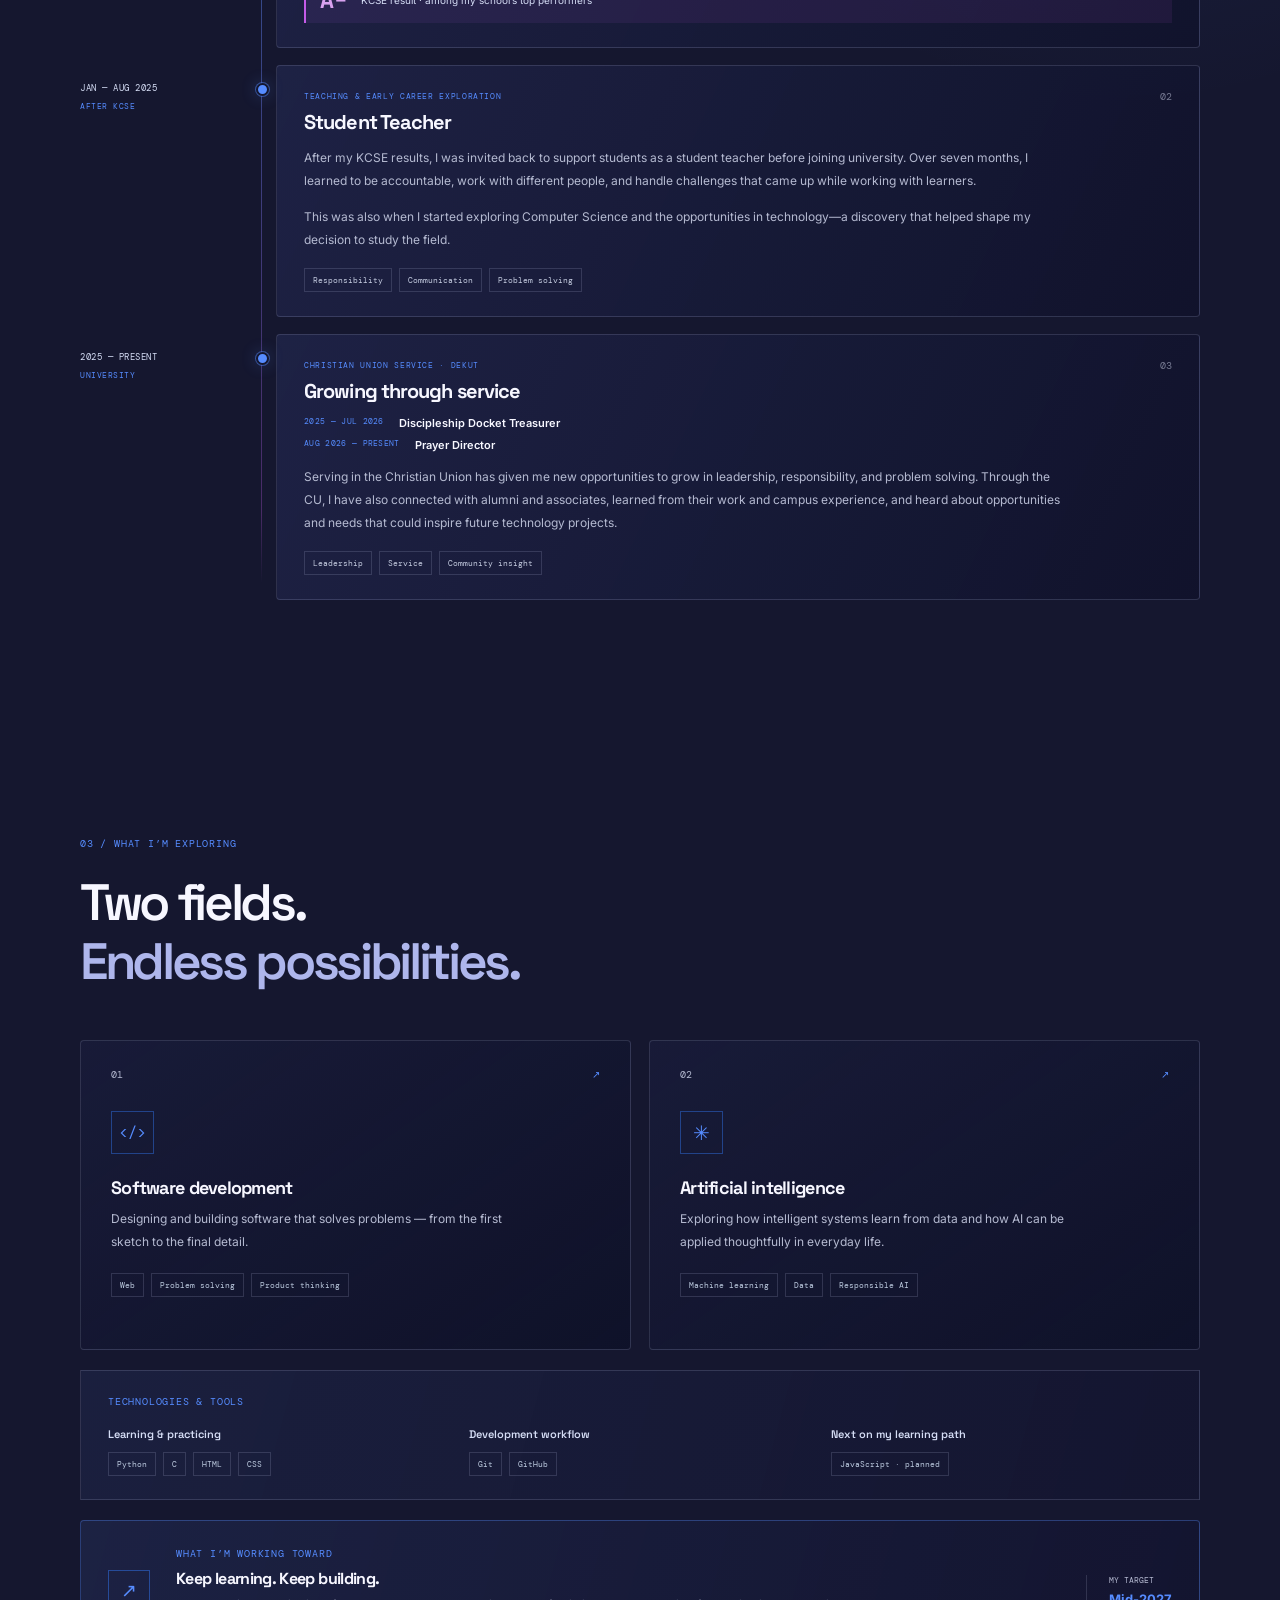
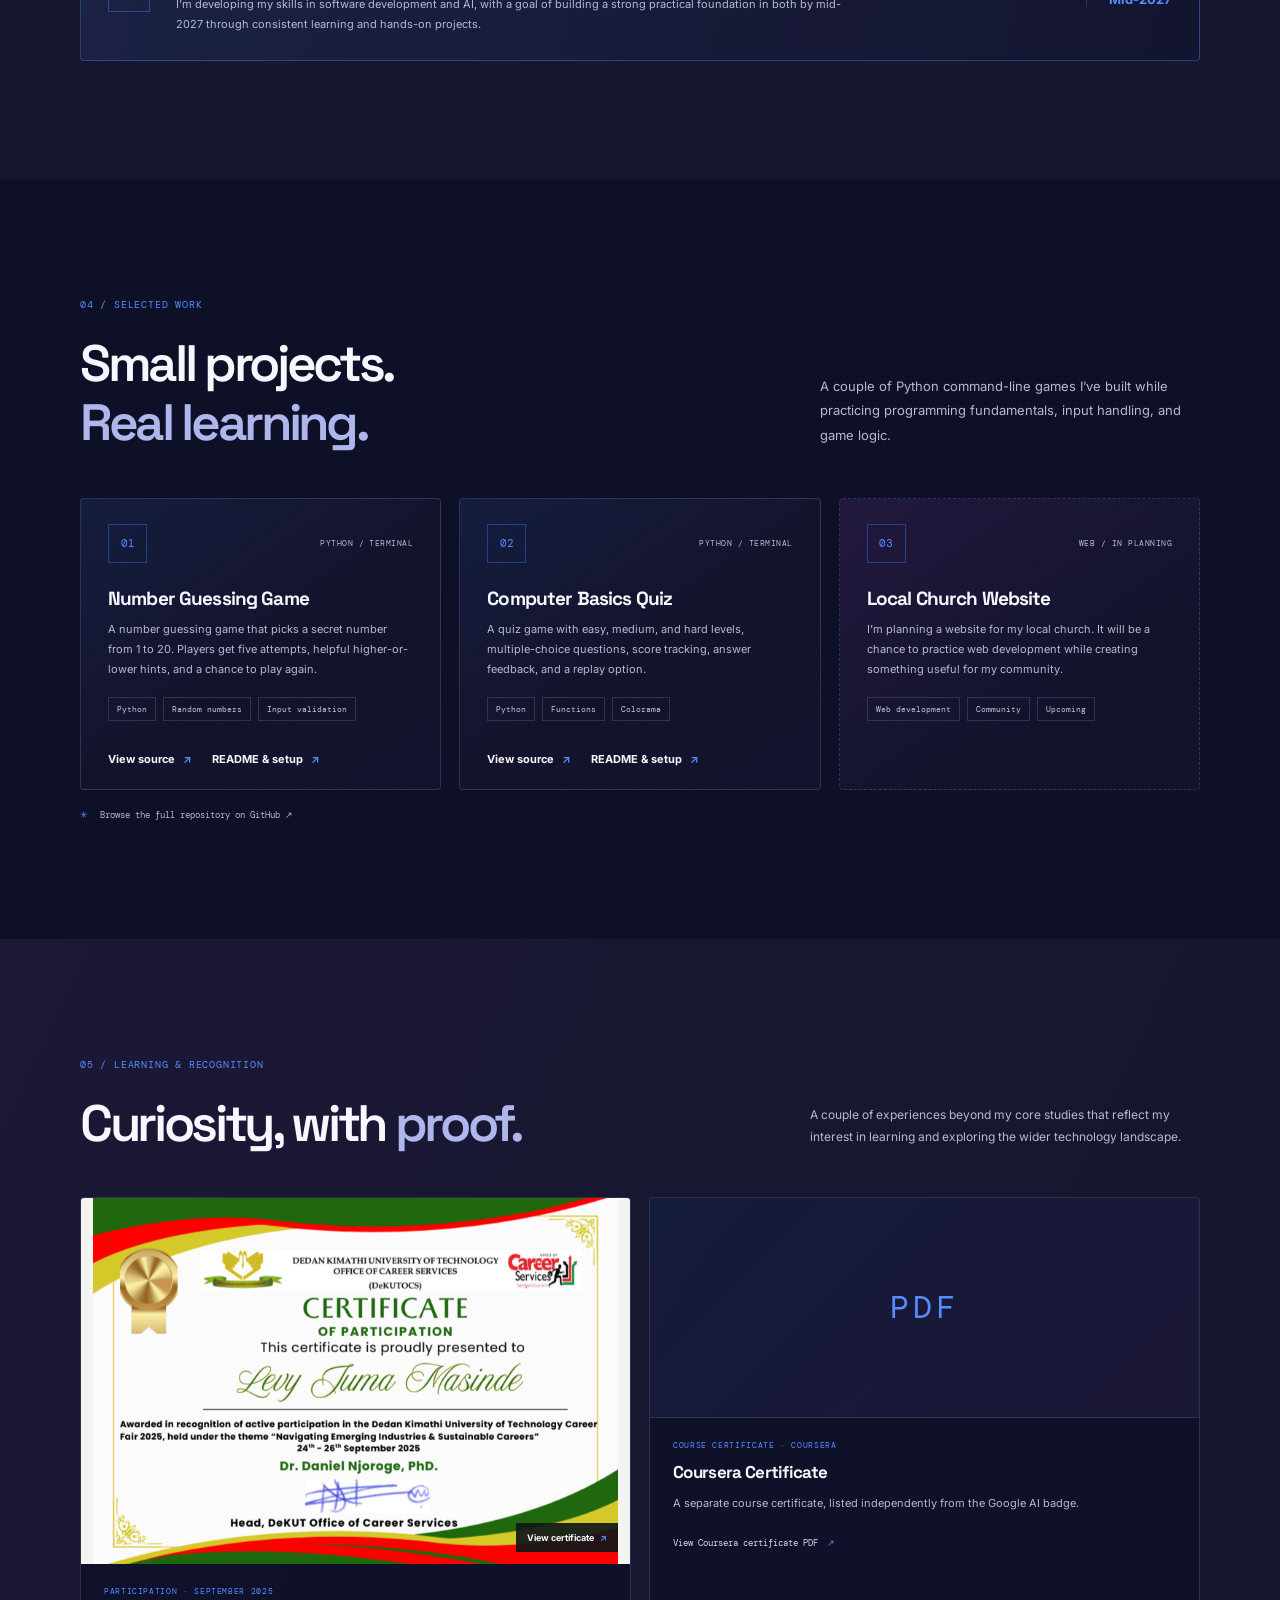
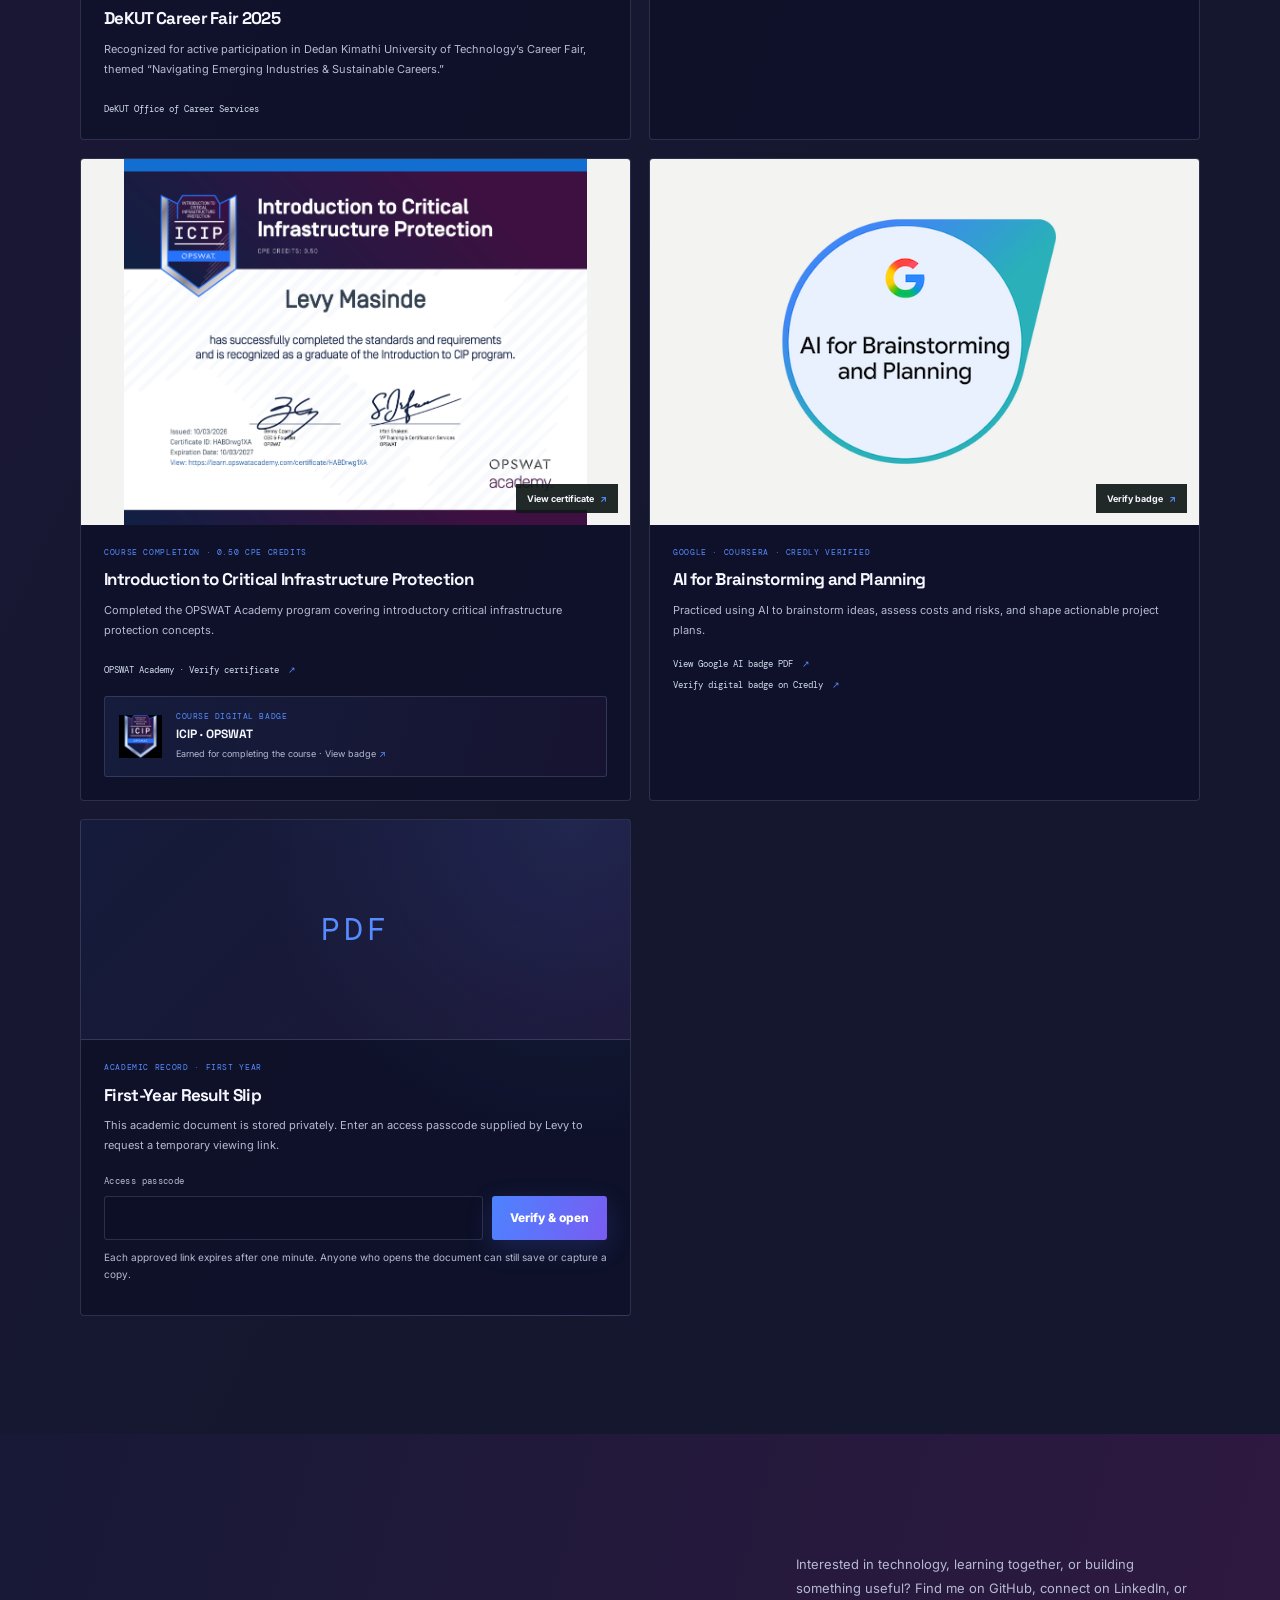
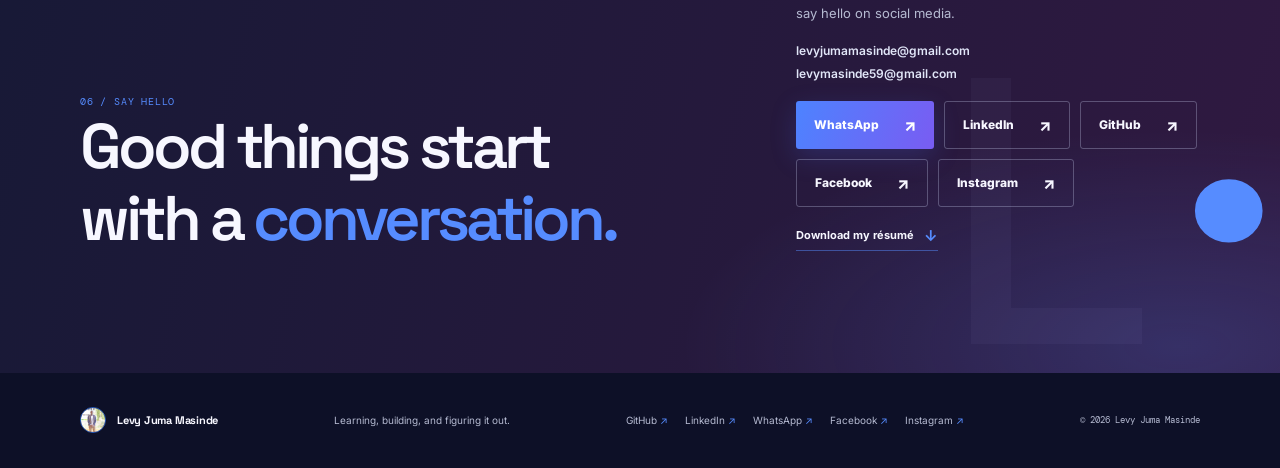
==== commit 44a9af31: "Add separate Coursera certificate card List the Coursera certificate PDF independently from the Goog" ====
--- a/index.html
+++ b/index.html
@@ -425,6 +425,22 @@
                 <span class="certificate-provider">DeKUT Office of Career Services</span>
               </div>
             </article>
+            <article class="certificate-card certificate-document-card">
+              <div class="certificate-document-icon" aria-hidden="true">PDF</div>
+              <div class="certificate-details">
+                <p class="eyebrow">Course certificate · Coursera</p>
+                <h3>Coursera Certificate</h3>
+                <p>
+                  A separate course certificate, listed independently from the Google AI badge.
+                </p>
+                <a
+                  class="certificate-provider certificate-verify"
+                  href="assets/certificates/coursera-course-certificate.pdf"
+                  target="_blank"
+                  rel="noopener noreferrer"
+                >View Coursera certificate PDF <span aria-hidden="true">↗</span></a>
+              </div>
+            </article>
             <article class="certificate-card">
               <a
                 class="certificate-image"
--- a/styles.css
+++ b/styles.css
@@ -1273,7 +1273,24 @@
     rgba(13, 16, 39, 0.72);
 }
 
+.certificate-document-card {
+  display: flex;
+  flex-direction: column;
+}
+
 .protected-document-icon {
+  display: grid;
+  min-height: 220px;
+  place-items: center;
+  border-bottom: 1px solid var(--line);
+  background: linear-gradient(135deg, rgba(86, 140, 255, 0.08), rgba(196, 91, 232, 0.07));
+  color: var(--accent);
+  font-family: var(--mono);
+  font-size: 32px;
+  letter-spacing: 0.12em;
+}
+
+.certificate-document-icon {
   display: grid;
   min-height: 220px;
   place-items: center;
